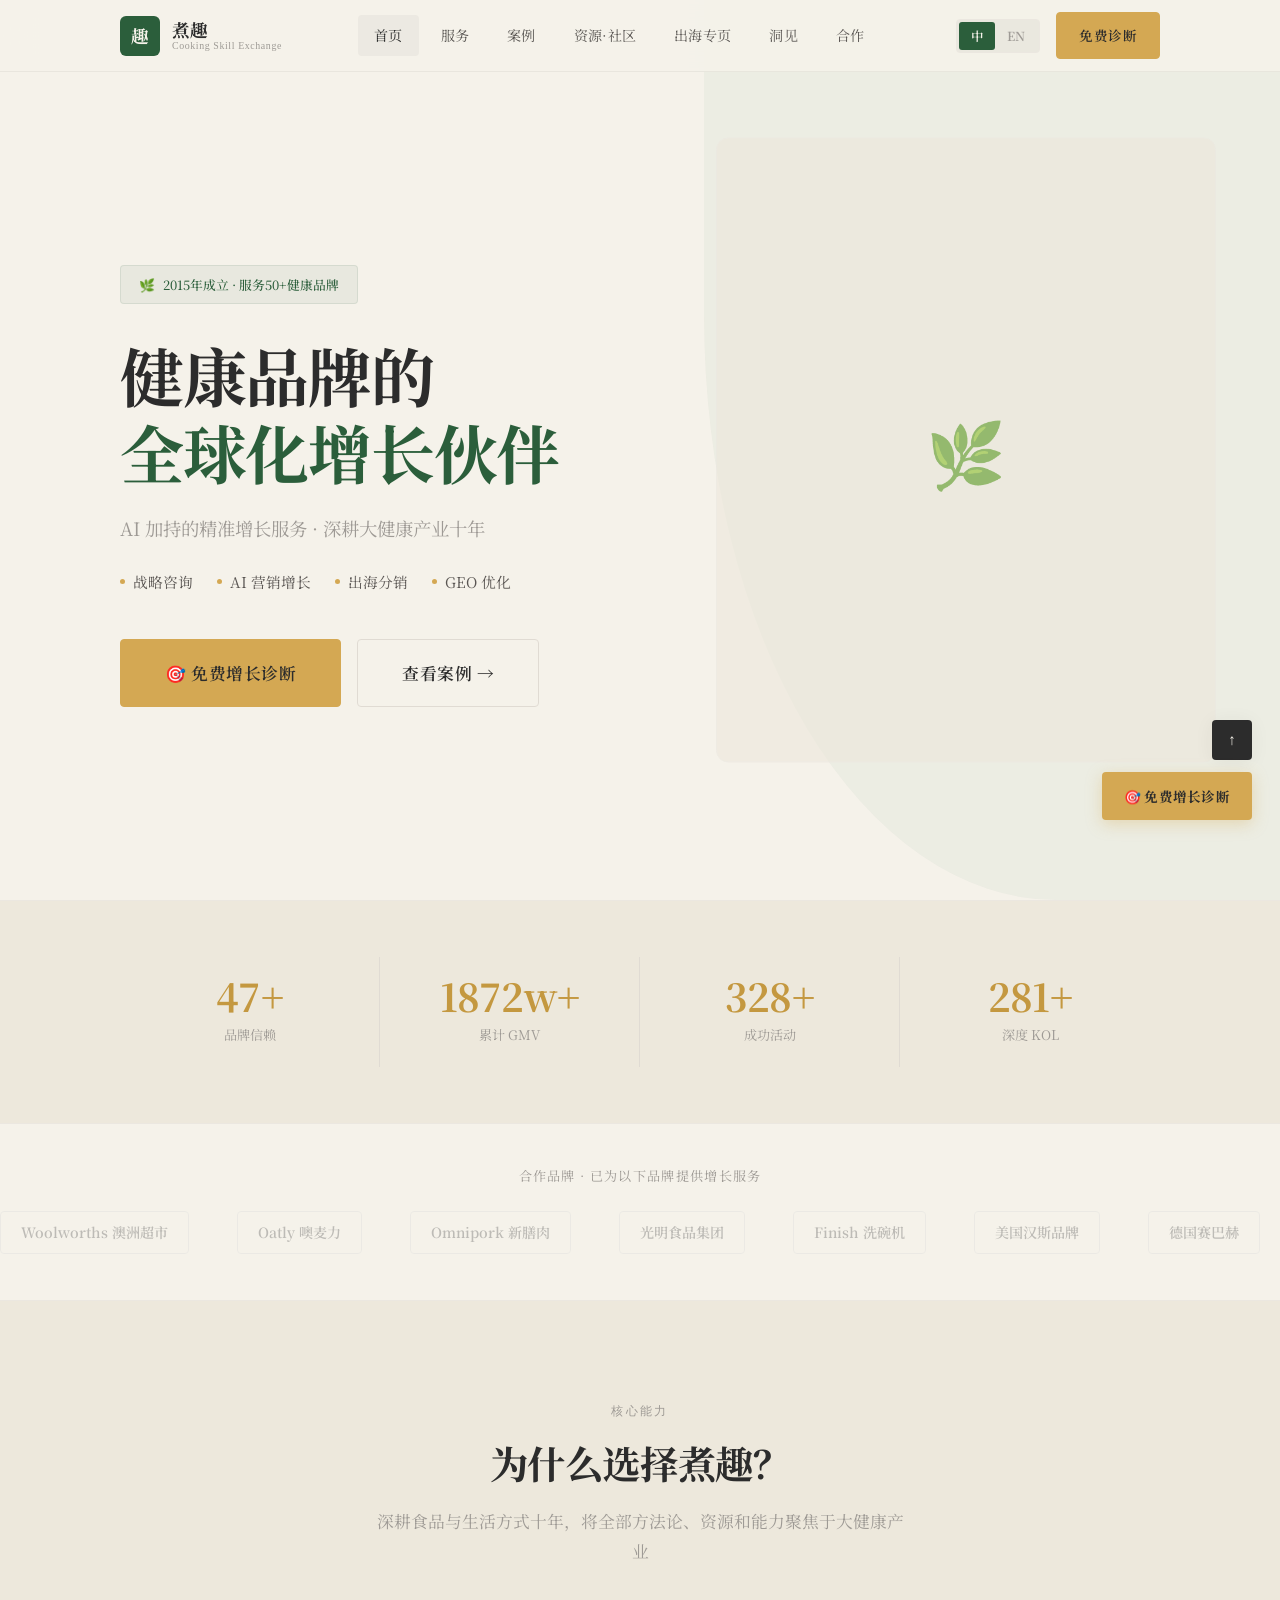
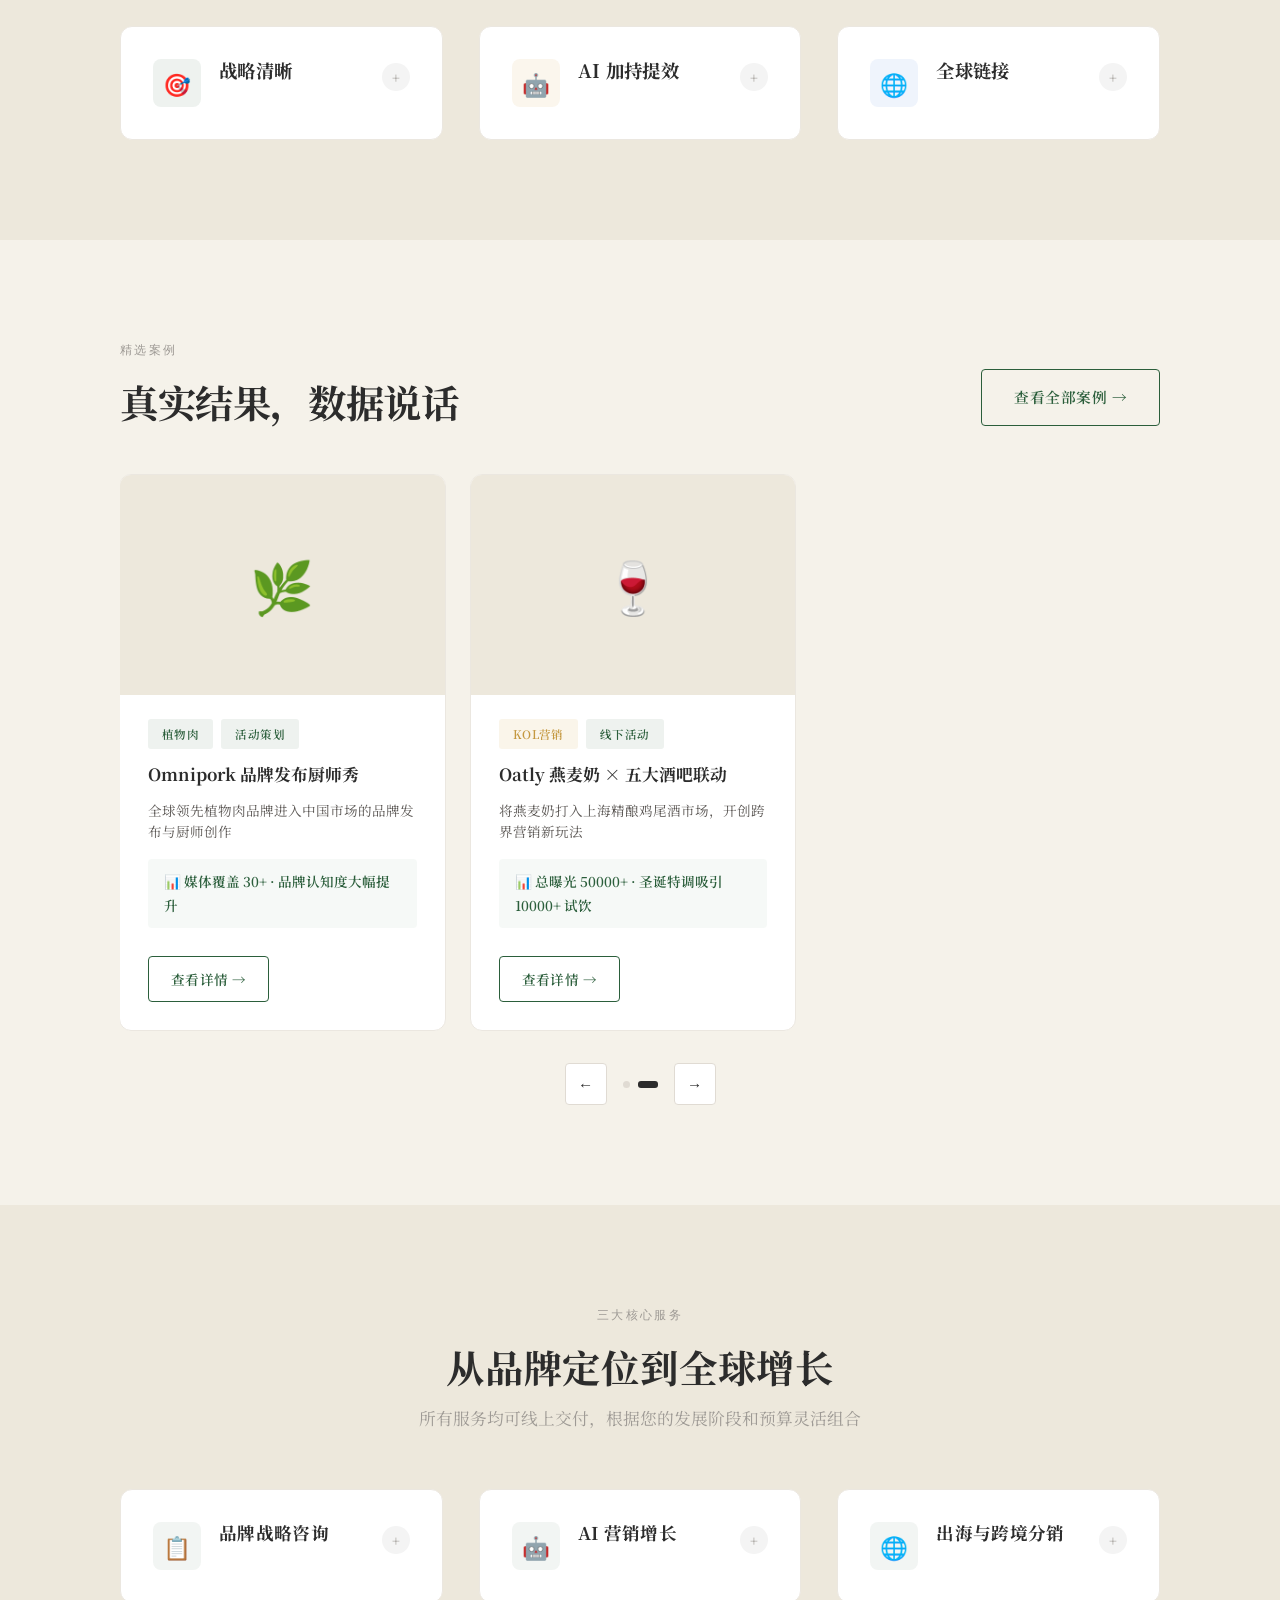
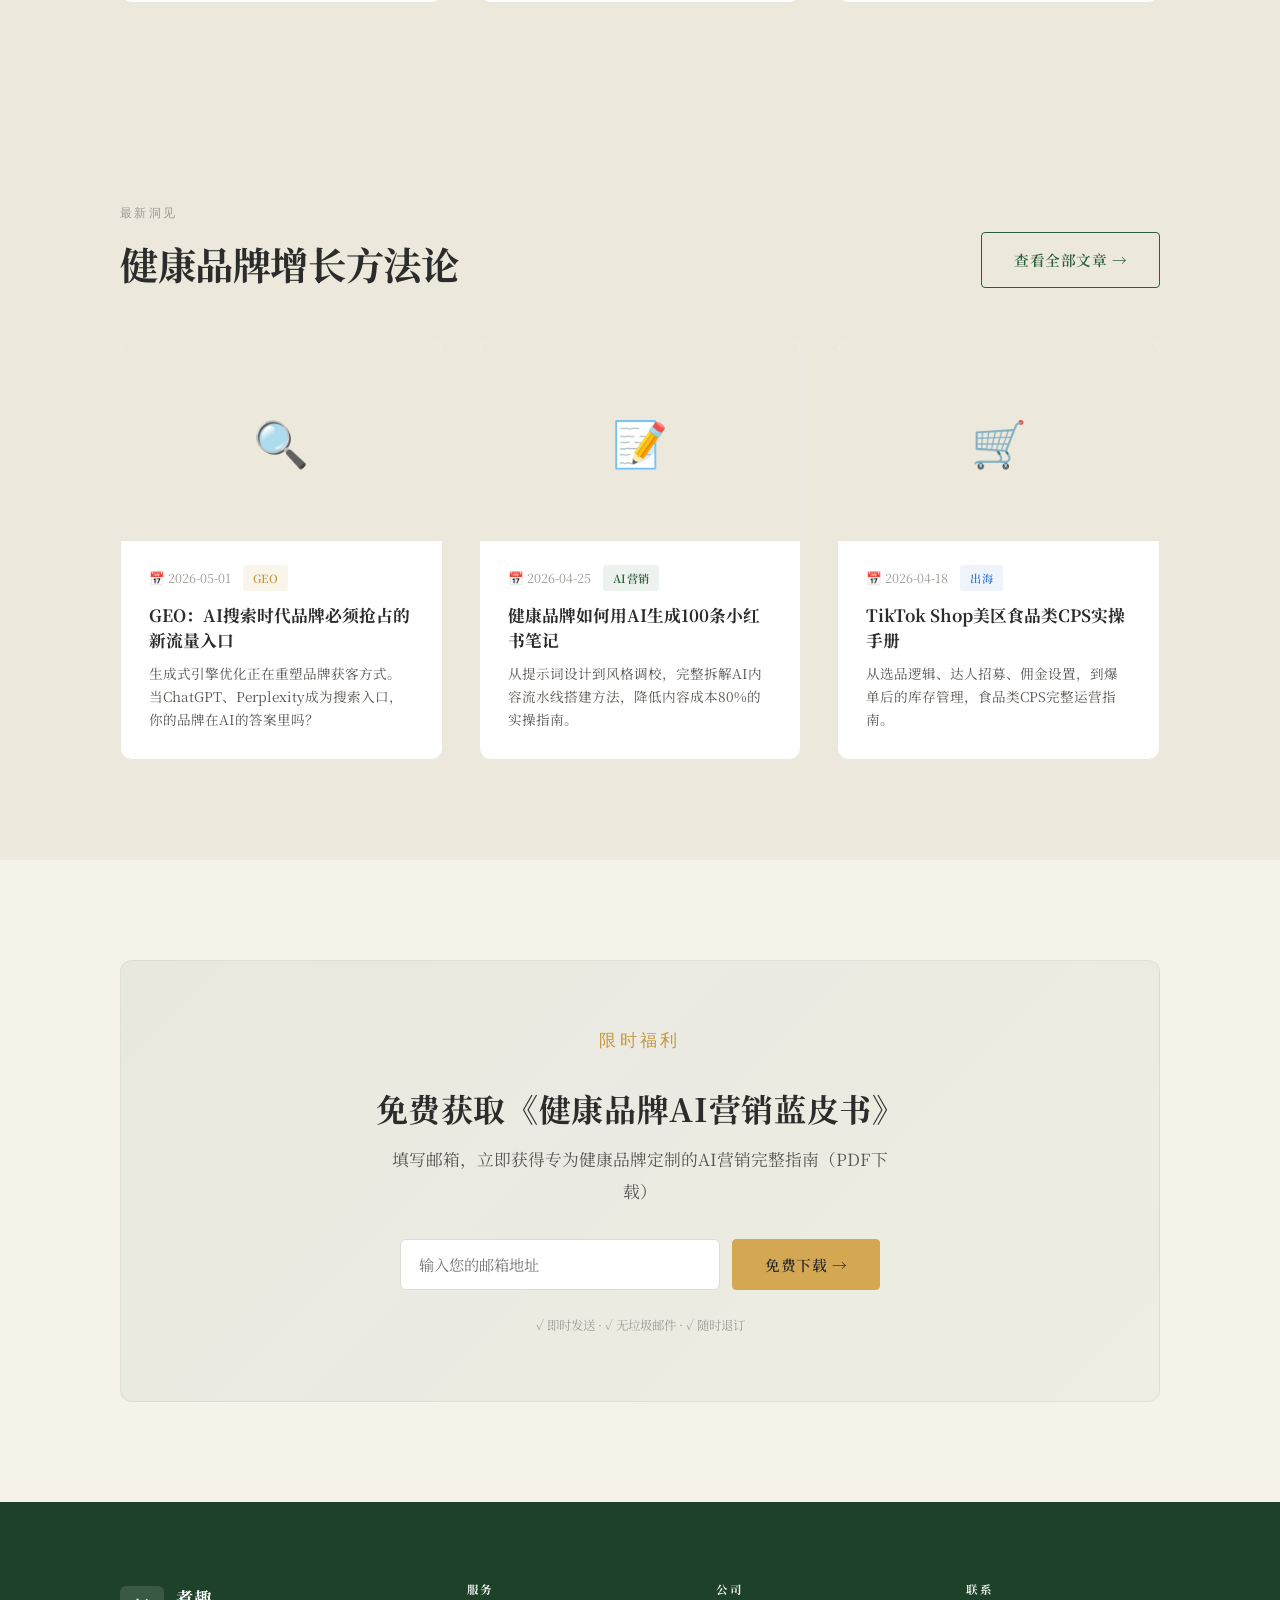
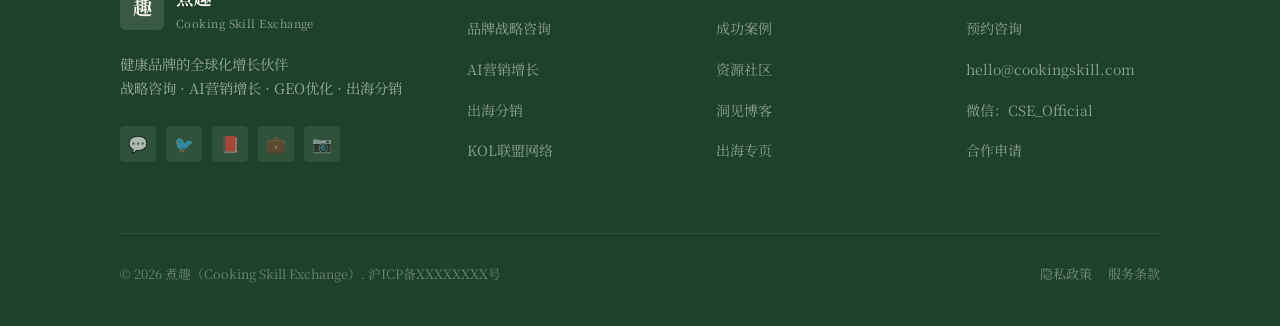
==== index.html @ a8256c67 "定位调整：以健康品牌增长伙伴为核心，AI为加持能力 - Hero 副标题更新：AI加持的精准增长服务 - 三大核心价值卡片：AI 感融入所有卡片，不孤立 - 服务页：四个服务模块均加 AI 加持点说明" ====
<!DOCTYPE html>
<html lang="zh-CN">
<head>
  <meta charset="UTF-8">
  <meta name="viewport" content="width=device-width, initial-scale=1.0">
  <meta name="description" content="煮趣（Cooking Skill Exchange）— 健康品牌的全球化增长伙伴。专注品牌战略咨询、AI营销增长、出海与跨境分销。">
  <meta name="keywords" content="健康品牌咨询,AI营销,品牌出海,KOL营销,食品品牌增长">
  <title>煮趣 CSE | 健康品牌的全球化增长伙伴</title>
  <!-- Open Graph -->
  <meta property="og:title" content="煮趣 CSE | 健康品牌增长伙伴">
  <meta property="og:description" content="战略咨询 · AI营销 · 出海分销">
  <meta property="og:type" content="website">
  <!-- Google Fonts — 衬线优雅体系 -->
  <link rel="preconnect" href="https://fonts.googleapis.com">
  <link rel="preconnect" href="https://fonts.gstatic.com" crossorigin>
  <link href="https://fonts.googleapis.com/css2?family=Noto+Serif+SC:wght@400;600;700;900&family=Georgia&display=swap" rel="stylesheet">
  <!-- 样式 -->
  <link rel="stylesheet" href="css/main.css">
  <!-- JSON-LD -->
  <script type="application/ld+json">
  {
    "@context": "https://schema.org",
    "@type": "Organization",
    "name": "煮趣 Cooking Skill Exchange",
    "alternateName": "CSE",
    "description": "健康品牌的全球化增长伙伴",
    "email": "hello@cookingskill.com",
    "foundingDate": "2015",
    "address": { "@type": "PostalAddress", "addressLocality": "上海", "addressCountry": "CN" }
  }
  </script>
</head>
<body>

<!-- ===========================
  导航栏
=========================== -->
<nav class="navbar" id="navbar">
  <div class="navbar-inner">
    <a href="index.html" class="navbar-logo">
      <div class="navbar-logo-icon">趣</div>
      <div class="navbar-logo-text">
        <span class="navbar-logo-cn">煮趣</span>
        <span class="navbar-logo-en">Cooking Skill Exchange</span>
      </div>
    </a>

    <nav class="navbar-nav">
      <a href="index.html" data-i18n="nav_home">首页</a>
      <a href="pages/services.html" data-i18n="nav_services">服务</a>
      <a href="pages/cases.html" data-i18n="nav_cases">案例</a>
      <a href="pages/resources.html" data-i18n="nav_resources">资源·社区</a>
      <a href="pages/global.html" data-i18n="nav_global">出海专页</a>
      <a href="pages/insights.html" data-i18n="nav_insights">洞见</a>
      <a href="pages/contact.html" data-i18n="nav_contact">合作</a>
    </nav>

    <div class="navbar-actions">
      <div class="lang-switch">
        <button class="lang-btn active" data-lang="zh">中</button>
        <button class="lang-btn" data-lang="en">EN</button>
      </div>
      <a href="pages/contact.html" class="btn btn-primary btn-sm" data-i18n="cta_free">免费诊断</a>
    </div>

    <button class="hamburger" aria-label="菜单">
      <span></span><span></span><span></span>
    </button>
  </div>
</nav>

<!-- 移动端菜单 -->
<div class="mobile-menu">
  <a href="index.html">首页</a>
  <a href="pages/services.html">服务</a>
  <a href="pages/cases.html">案例</a>
  <a href="pages/resources.html">资源·社区</a>
  <a href="pages/global.html">出海专页</a>
  <a href="pages/insights.html">洞见</a>
  <a href="pages/contact.html">合作</a>
  <div class="mobile-menu-actions">
    <a href="pages/contact.html" class="btn btn-primary btn-sm">免费诊断</a>
  </div>
</div>

<!-- ===========================
  Hero 区域
=========================== -->
<section class="hero">
  <!-- 右侧大图装饰区 -->
  <div class="hero-deco">
    <div class="hero-deco-inner">🌿</div>
  </div>

  <div class="container">
    <div class="hero-content animate-fadeInUp">
      <div class="hero-badge">
        <span>🌿</span>
        <span>2015年成立 · 服务50+健康品牌</span>
      </div>
      <h1 class="hero-title">
        健康品牌的<br>
        <span>全球化增长伙伴</span>
      </h1>
      <p class="hero-subtitle">AI 加持的精准增长服务 · 深耕大健康产业十年</p>
      <div class="hero-dividers">
        <span>战略咨询</span>
        <span>AI 营销增长</span>
        <span>出海分销</span>
        <span>GEO 优化</span>
      </div>
      <div class="hero-ctas">
        <a href="pages/contact.html" class="btn btn-primary btn-lg">
          🎯 免费增长诊断
        </a>
        <a href="pages/cases.html" class="btn btn-secondary btn-lg">
          查看案例 →
        </a>
      </div>
    </div>
  </div>
</section>

<!-- ===========================
  信任数据条
=========================== -->
<section class="trust-bar">
  <div class="container">
    <div class="trust-stats">
      <div class="trust-stat">
        <div class="trust-stat-num"><span data-counter="50" data-suffix="+">50+</span></div>
        <div class="trust-stat-label">品牌信赖</div>
      </div>
      <div class="trust-stat">
        <div class="trust-stat-num"><span data-counter="2000" data-suffix="w+">2000w+</span></div>
        <div class="trust-stat-label">累计 GMV</div>
      </div>
      <div class="trust-stat">
        <div class="trust-stat-num"><span data-counter="350" data-suffix="+">350+</span></div>
        <div class="trust-stat-label">成功活动</div>
      </div>
      <div class="trust-stat">
        <div class="trust-stat-num"><span data-counter="300" data-suffix="+">300+</span></div>
        <div class="trust-stat-label">深度 KOL</div>
      </div>
    </div>
  </div>
</section>

<!-- ===========================
  合作品牌 Logo墙
=========================== -->
<section style="padding:40px 0;overflow:hidden;border-bottom:1px solid var(--border-light);">
  <div class="container" style="margin-bottom:16px;">
    <p style="text-align:center;font-size:0.82rem;color:var(--muted);letter-spacing:0.1em;font-weight:400;">合作品牌 · 已为以下品牌提供增长服务</p>
  </div>
  <div style="overflow:hidden;">
    <div class="logo-track" style="display:flex;gap:48px;align-items:center;padding:8px 0;">
      <div class="logo-item"><div class="logo-text">Woolworths 澳洲超市</div></div>
      <div class="logo-item"><div class="logo-text">Oatly 噢麦力</div></div>
      <div class="logo-item"><div class="logo-text">Omnipork 新膳肉</div></div>
      <div class="logo-item"><div class="logo-text">光明食品集团</div></div>
      <div class="logo-item"><div class="logo-text">Finish 洗碗机</div></div>
      <div class="logo-item"><div class="logo-text">美国汉斯品牌</div></div>
      <div class="logo-item"><div class="logo-text">德国赛巴赫</div></div>
      <div class="logo-item"><div class="logo-text">益点田农场</div></div>
      <div class="logo-item"><div class="logo-text">WAT 鸡尾酒</div></div>
      <div class="logo-item"><div class="logo-text">Smeg 意大利</div></div>
      <div class="logo-item"><div class="logo-text">Best of British</div></div>
      <div class="logo-item"><div class="logo-text">康师傅</div></div>
    </div>
  </div>
</section>

<!-- ===========================
  三大核心价值
=========================== -->
<section class="section" style="background:var(--cream-dark);">
  <div class="container">
    <div class="section-center" style="margin-bottom:60px;">
      <p class="section-label">核心能力</p>
      <h2 class="section-title">为什么选择煮趣？</h2>
      <p class="section-subtitle">深耕食品与生活方式十年，将全部方法论、资源和能力聚焦于大健康产业</p>
    </div>

    <div class="grid-3">
      <div class="service-card" data-animate data-animate-delay="0">
        <div class="service-card-header">
          <div class="service-icon" style="background:rgba(43,94,59,0.08);color:var(--green);">🎯</div>
          <div>
            <h3 style="font-size:1.15rem;margin-bottom:4px;">战略清晰</h3>
          </div>
          <div class="service-card-expand">+</div>
        </div>
        <div class="service-card-body">
          <p style="font-size:0.9rem;line-height:1.8;color:var(--deep-light);margin-bottom:16px;">健康赛道专属洞察，结合 AI 消费者行为分析，帮助品牌完成精准定位与 GTM 策略规划。</p>
          <ul>
            <li>健康品牌定位与差异化</li>
            <li>产品 GTM 策略（AI 辅助市场机会扫描）</li>
            <li>消费者信任模型搭建</li>
          </ul>
        </div>
      </div>

      <div class="service-card" data-animate data-animate-delay="150">
        <div class="service-card-header">
          <div class="service-icon" style="background:rgba(212,168,83,0.1);color:var(--accent-yellow-hover);">🤖</div>
          <div>
            <h3 style="font-size:1.15rem;margin-bottom:4px;">AI 加持提效</h3>
          </div>
          <div class="service-card-expand">+</div>
        </div>
        <div class="service-card-body">
          <p style="font-size:0.9rem;line-height:1.8;color:var(--deep-light);margin-bottom:16px;">不是替代创意，而是让创意更高效——把重复工作交给 AI，把策略留给人。内容成本降低 80%，精准度反而提升。</p>
          <ul>
            <li>AI 内容批量生产流水线</li>
            <li>GEO 生成式引擎优化（AI 搜索占位）</li>
            <li>智能投放 & KOL 筛选</li>
          </ul>
        </div>
      </div>

      <div class="service-card" data-animate data-animate-delay="300">
        <div class="service-card-header">
          <div class="service-icon" style="background:rgba(52,120,212,0.08);color:#3478d4;">🌐</div>
          <div>
            <h3 style="font-size:1.15rem;margin-bottom:4px;">全球链接</h3>
          </div>
          <div class="service-card-expand">+</div>
        </div>
        <div class="service-card-body">
          <p style="font-size:0.9rem;line-height:1.8;color:var(--deep-light);margin-bottom:16px;">中国↔海外双向分销，AI 辅助市场机会扫描与本地化内容生成，让跨境增长更可预测。</p>
          <ul>
            <li>海外品牌入华本地化</li>
            <li>TikTok Shop 联盟营销（AI 达人匹配）</li>
            <li>亚马逊 / 独立站 CPS</li>
          </ul>
        </div>
      </div>
    </div>
  </div>
</section>

<!-- ===========================
  精选案例轮播
=========================== -->
<section class="section">
  <div class="container">
    <div style="display:flex;align-items:flex-end;justify-content:space-between;margin-bottom:48px;flex-wrap:wrap;gap:16px;">
      <div>
        <p class="section-label">精选案例</p>
        <h2 class="section-title" style="margin-bottom:0;">真实结果，数据说话</h2>
      </div>
      <a href="pages/cases.html" class="btn btn-outline-green">查看全部案例 →</a>
    </div>

    <div class="cases-carousel" style="overflow:hidden;">
      <div class="carousel-track" style="display:flex;gap:24px;">

        <div class="carousel-item" style="flex:0 0 calc(33.333% - 20px);min-width:280px;">
          <div class="case-card">
            <div class="case-card-img" style="background:var(--cream-dark);color:var(--green);">
              <div style="font-size:3.2rem;">🌾</div>
            </div>
            <div class="case-card-body">
              <div class="case-card-tags" style="margin-bottom:10px;">
                <span class="tag tag-green">品牌策略</span>
                <span class="tag tag-yellow">内容种草</span>
              </div>
              <div class="case-card-title">益点田农场 — "丑食新生"</div>
              <div class="case-card-challenge">帮助非标农产品品牌重塑价值叙事，打破"丑食难卖"固有认知</div>
              <div class="case-card-result">📊 曝光量提升 320% · 复购率 +45%</div>
              <a href="pages/cases.html" class="btn btn-outline-green btn-sm" style="margin-top:12px;">查看详情 →</a>
            </div>
          </div>
        </div>

        <div class="carousel-item" style="flex:0 0 calc(33.333% - 20px);min-width:280px;">
          <div class="case-card">
            <div class="case-card-img" style="background:var(--cream-dark);color:var(--accent-yellow-hover);">
              <div style="font-size:3.2rem;">🥤</div>
            </div>
            <div class="case-card-body">
              <div class="case-card-tags" style="margin-bottom:10px;">
                <span class="tag tag-yellow">AI营销</span>
                <span class="tag tag-blue">小红书</span>
              </div>
              <div class="case-card-title">健康饮品小红书冷启动</div>
              <div class="case-card-challenge">0粉丝账号从零到百万流量的小红书内容冷启动策略</div>
              <div class="case-card-result">📊 GMV 95.2w+ · 爆文率 12.8%</div>
              <a href="pages/cases.html" class="btn btn-outline-green btn-sm" style="margin-top:12px;">查看详情 →</a>
            </div>
          </div>
        </div>

        <div class="carousel-item" style="flex:0 0 calc(33.333% - 20px);min-width:280px;">
          <div class="case-card">
            <div class="case-card-img" style="background:var(--cream-dark);color:#3478d4;">
              <div style="font-size:3.2rem;">🌾</div>
            </div>
            <div class="case-card-body">
              <div class="case-card-tags" style="margin-bottom:10px;">
                <span class="tag tag-blue">出海入华</span>
                <span class="tag tag-green">本地化</span>
              </div>
              <div class="case-card-title">Woolworths 燕麦 × 餐厅联动</div>
              <div class="case-card-challenge">澳洲燕麦品牌进入中国市场的内容营销与KOL种草策略</div>
              <div class="case-card-result">📊 59位KOL · GMV 68w+ · 互动 8926次</div>
              <a href="pages/cases.html" class="btn btn-outline-green btn-sm" style="margin-top:12px;">查看详情 →</a>
            </div>
          </div>
        </div>

        <div class="carousel-item" style="flex:0 0 calc(33.333% - 20px);min-width:280px;">
          <div class="case-card">
            <div class="case-card-img" style="background:var(--cream-dark);color:var(--green);">
              <div style="font-size:3.2rem;">🌿</div>
            </div>
            <div class="case-card-body">
              <div class="case-card-tags" style="margin-bottom:10px;">
                <span class="tag tag-green">植物肉</span>
                <span class="tag tag-green">活动策划</span>
              </div>
              <div class="case-card-title">Omnipork 品牌发布厨师秀</div>
              <div class="case-card-challenge">全球领先植物肉品牌进入中国市场的品牌发布与厨师创作</div>
              <div class="case-card-result">📊 媒体覆盖 30+ · 品牌认知度大幅提升</div>
              <a href="pages/cases.html" class="btn btn-outline-green btn-sm" style="margin-top:12px;">查看详情 →</a>
            </div>
          </div>
        </div>

        <div class="carousel-item" style="flex:0 0 calc(33.333% - 20px);min-width:280px;">
          <div class="case-card">
            <div class="case-card-img" style="background:var(--cream-dark);color:var(--accent-yellow-hover);">
              <div style="font-size:3.2rem;">🍷</div>
            </div>
            <div class="case-card-body">
              <div class="case-card-tags" style="margin-bottom:10px;">
                <span class="tag tag-yellow">KOL营销</span>
                <span class="tag tag-green">线下活动</span>
              </div>
              <div class="case-card-title">Oatly 燕麦奶 × 五大酒吧联动</div>
              <div class="case-card-challenge">将燕麦奶打入上海精酿鸡尾酒市场，开创跨界营销新玩法</div>
              <div class="case-card-result">📊 总曝光 50000+ · 圣诞特调吸引 10000+ 试饮</div>
              <a href="pages/cases.html" class="btn btn-outline-green btn-sm" style="margin-top:12px;">查看详情 →</a>
            </div>
          </div>
        </div>

      </div>

      <!-- 轮播控制 -->
      <div class="carousel-controls" style="margin-top:32px;">
        <button class="carousel-btn carousel-prev">←</button>
        <div class="carousel-dots"></div>
        <button class="carousel-btn carousel-next">→</button>
      </div>
    </div>
  </div>
</section>

<!-- ===========================
  服务概览 — 淡雅米白风
  =========================== -->
<section class="section" style="background:var(--cream-dark);">
  <div class="container">
    <div class="section-center" style="margin-bottom:56px;">
      <p class="section-label">三大核心服务</p>
      <h2 style="font-size:clamp(1.8rem,3vw,2.6rem);">从品牌定位到全球增长</h2>
      <p style="color:var(--muted);font-size:1.05rem;max-width:560px;margin:12px auto 0;line-height:1.8;">所有服务均可线上交付，根据您的发展阶段和预算灵活组合</p>
    </div>

    <div class="grid-3" style="gap:36px;">
      <div class="service-card" data-animate data-animate-delay="0">
        <div class="service-card-header">
          <div class="service-icon" style="color:var(--green);">📋</div>
          <div>
            <h3 style="font-size:1.1rem;margin-bottom:4px;">品牌战略咨询</h3>
          </div>
          <div class="service-card-expand">+</div>
        </div>
        <div class="service-card-body">
          <p style="font-size:0.9rem;line-height:1.8;color:var(--deep-light);">健康品牌定位 · 差异化竞争策略 · GTM规划 · 品牌故事构建</p>
          <a href="pages/services.html" style="color:var(--green);font-size:0.85rem;font-weight:600;">了解详情 →</a>
        </div>
      </div>

      <div class="service-card" data-animate data-animate-delay="150">
        <div class="service-card-header">
          <div class="service-icon" style="color:var(--accent-yellow-hover);">🤖</div>
          <div>
            <h3 style="font-size:1.1rem;margin-bottom:4px;">AI 营销增长</h3>
          </div>
          <div class="service-card-expand">+</div>
        </div>
        <div class="service-card-body">
          <p style="font-size:0.9rem;line-height:1.8;color:var(--deep-light);">AI内容流水线 · GEO优化 · 智能投放 · KOL筛选追踪</p>
          <a href="pages/services.html" style="color:var(--green);font-size:0.85rem;font-weight:600;">了解详情 →</a>
        </div>
      </div>

      <div class="service-card" data-animate data-animate-delay="300">
        <div class="service-card-header">
          <div class="service-icon" style="color:#3478d4;">🌐</div>
          <div>
            <h3 style="font-size:1.1rem;margin-bottom:4px;">出海与跨境分销</h3>
          </div>
          <div class="service-card-expand">+</div>
        </div>
        <div class="service-card-body">
          <p style="font-size:0.9rem;line-height:1.8;color:var(--deep-light);">海外品牌入华 · 中国品牌出海 · TikTok · 亚马逊CPS</p>
          <a href="pages/global.html" style="color:var(--green);font-size:0.85rem;font-weight:600;">了解详情 →</a>
        </div>
      </div>
    </div>
  </div>
</section>

<!-- ===========================
  最新洞见
  =========================== -->
<section class="section" style="background:var(--cream-dark);">
  <div class="container">
    <div style="display:flex;align-items:flex-end;justify-content:space-between;margin-bottom:52px;flex-wrap:wrap;gap:16px;">
      <div>
        <p class="section-label">最新洞见</p>
        <h2 class="section-title" style="margin-bottom:0;">健康品牌增长方法论</h2>
      </div>
      <a href="pages/insights.html" class="btn btn-outline-green">查看全部文章 →</a>
    </div>

    <div class="grid-3">

      <div class="blog-card" data-animate data-animate-delay="0">
        <div class="blog-card-img" style="background:var(--cream-dark);color:var(--green);">
          <span style="font-size:2.8rem;">🔍</span>
        </div>
        <div class="blog-card-body">
          <div class="blog-card-meta">
            <span>📅 2026-05-01</span>
            <span class="tag tag-yellow" style="padding:3px 10px;font-size:0.7rem;">GEO</span>
          </div>
          <div class="blog-card-title">GEO：AI搜索时代品牌必须抢占的新流量入口</div>
          <p class="blog-card-excerpt">生成式引擎优化正在重塑品牌获客方式。当ChatGPT、Perplexity成为搜索入口，你的品牌在AI的答案里吗？</p>
        </div>
      </div>

      <div class="blog-card" data-animate data-animate-delay="150">
        <div class="blog-card-img" style="background:var(--cream-dark);color:var(--accent-yellow-hover);">
          <span style="font-size:2.8rem;">📝</span>
        </div>
        <div class="blog-card-body">
          <div class="blog-card-meta">
            <span>📅 2026-04-25</span>
            <span class="tag tag-green" style="padding:3px 10px;font-size:0.7rem;">AI营销</span>
          </div>
          <div class="blog-card-title">健康品牌如何用AI生成100条小红书笔记</div>
          <p class="blog-card-excerpt">从提示词设计到风格调校，完整拆解AI内容流水线搭建方法，降低内容成本80%的实操指南。</p>
        </div>
      </div>

      <div class="blog-card" data-animate data-animate-delay="300">
        <div class="blog-card-img" style="background:var(--cream-dark);color:#3478d4;">
          <span style="font-size:2.8rem;">🛒</span>
        </div>
        <div class="blog-card-body">
          <div class="blog-card-meta">
            <span>📅 2026-04-18</span>
            <span class="tag tag-blue" style="padding:3px 10px;font-size:0.7rem;">出海</span>
          </div>
          <div class="blog-card-title">TikTok Shop美区食品类CPS实操手册</div>
          <p class="blog-card-excerpt">从选品逻辑、达人招募、佣金设置，到爆单后的库存管理，食品类CPS完整运营指南。</p>
        </div>
      </div>

    </div>
  </div>
</section>

<!-- ===========================
  底部大CTA — 淡雅风
  =========================== -->
<section class="section">
  <div class="container">
    <div class="highlight-box">
      <p class="section-label" style="color:var(--accent-yellow-hover);">限时福利</p>
      <h2>免费获取《健康品牌AI营销蓝皮书》</h2>
      <p style="color:var(--deep-light);">填写邮箱，立即获得专为健康品牌定制的AI营销完整指南（PDF下载）</p>

      <form class="email-form" style="max-width:480px;margin:0 auto 24px;display:flex;gap:12px;flex-wrap:wrap;">
        <input type="email" placeholder="输入您的邮箱地址" required
          style="flex:1;min-width:200px;padding:13px 18px;border-radius:6px;border:1.5px solid var(--border);background:var(--white);color:var(--deep);font-size:0.95rem;font-family:var(--font-body);outline:none;"
          onfocus="this.style.borderColor='var(--green)';this.style.boxShadow='0 0 0 3px rgba(43,94,59,0.08)'" onblur="this.style.borderColor='var(--border)';this.style.boxShadow='none'">
        <button type="submit" class="btn btn-primary" style="flex-shrink:0;">免费下载 →</button>
      </form>

      <p style="font-size:0.78rem;color:var(--muted);margin-bottom:0;">✓ 即时发送 · ✓ 无垃圾邮件 · ✓ 随时退订</p>
    </div>
  </div>
</section>

<!-- ===========================
  页脚
=========================== -->
<footer class="footer">
  <div class="container">
    <div class="footer-grid">
      <div class="footer-brand">
        <div class="footer-logo">
          <div class="footer-logo-icon">趣</div>
          <div>
            <div style="font-weight:700;font-size:1.1rem;color:white;">煮趣</div>
            <div style="font-size:0.7rem;color:rgba(255,255,255,0.5);letter-spacing:0.04em;">Cooking Skill Exchange</div>
          </div>
        </div>
        <p class="footer-tagline">健康品牌的全球化增长伙伴<br>战略咨询 · AI营销增长 · GEO优化 · 出海分销</p>
        <div class="footer-social">
          <a href="#" title="微信" style="font-size:1rem;">💬</a>
          <a href="#" title="微博" style="font-size:1rem;">🐦</a>
          <a href="#" title="小红书" style="font-size:1rem;">📕</a>
          <a href="#" title="LinkedIn" style="font-size:1rem;">💼</a>
          <a href="#" title="Instagram" style="font-size:1rem;">📷</a>
        </div>
      </div>

      <div class="footer-col">
        <h4>服务</h4>
        <ul>
          <li><a href="pages/services.html">品牌战略咨询</a></li>
          <li><a href="pages/services.html">AI营销增长</a></li>
          <li><a href="pages/services.html">出海分销</a></li>
          <li><a href="pages/services.html">KOL联盟网络</a></li>
        </ul>
      </div>

      <div class="footer-col">
        <h4>公司</h4>
        <ul>
          <li><a href="pages/cases.html">成功案例</a></li>
          <li><a href="pages/resources.html">资源社区</a></li>
          <li><a href="pages/insights.html">洞见博客</a></li>
          <li><a href="pages/global.html">出海专页</a></li>
        </ul>
      </div>

      <div class="footer-col">
        <h4>联系</h4>
        <ul>
          <li><a href="pages/contact.html">预约咨询</a></li>
          <li><a href="mailto:hello@cookingskill.com" style="word-break:break-all;">hello@cookingskill.com</a></li>
          <li><a href="#">微信：CSE_Official</a></li>
          <li><a href="pages/contact.html">合作申请</a></li>
        </ul>
      </div>
    </div>

    <div class="footer-bottom">
      <p class="footer-copyright">© 2026 煮趣（Cooking Skill Exchange）. 沪ICP备XXXXXXXX号</p>
      <div style="display:flex;gap:16px;font-size:0.82rem;">
        <a href="#" style="color:rgba(255,255,255,0.4);">隐私政策</a>
        <a href="#" style="color:rgba(255,255,255,0.4);">服务条款</a>
      </div>
    </div>
  </div>
</footer>

<!-- 悬浮CTA -->
<div class="float-cta">
  <button class="back-to-top" onclick="window.scrollTo({top:0,behavior:'smooth'})">↑</button>
  <a href="pages/contact.html" class="float-cta-btn" data-i18n="float_cta">
    <div class="pulse"></div>
    🎯 免费增长诊断
  </a>
</div>

<script src="js/main.js"></script>
</body>
</html>
---- css/main.css ----
/* ===========================
   煮趣 CSE 官网 - 全局样式
   极简优雅风格 · 米白衬线体系
   =========================== */

/* CSS变量 - 极简优雅色系 */
:root {
  --green: #2B5E3B;
  --green-dark: #1e4229;
  --green-light: #3d7a52;
  --cream: #F5F2EA;
  --cream-dark: #EDE8DC;
  --white: #FFFFFF;
  --deep: #2C2C2C;
  --deep-light: #5A5653;
  --muted: #9E9A95;
  --accent-yellow: #D4A853;
  --accent-yellow-light: #F5E6C8;
  --accent-yellow-hover: #C49840;
  --border: #E0DBD3;
  --border-light: #EBE7E0;
  --shadow-soft: 0 2px 20px rgba(44,44,44,0.06);
  --shadow-hover: 0 8px 32px rgba(44,44,44,0.10);
  --radius: 6px;
  --radius-lg: 12px;
  --transition: 0.35s cubic-bezier(0.4, 0, 0.2, 1);
  --font-heading: 'Noto Serif SC', 'Georgia', 'Times New Roman', serif;
  --font-body: 'Georgia', 'Noto Serif SC', serif;
  --font-en: 'Georgia', 'Times New Roman', serif;
  --nav-height: 72px;
  --max-width: 1120px;
}

/* 重置 */
*, *::before, *::after {
  box-sizing: border-box;
  margin: 0;
  padding: 0;
}

html {
  scroll-behavior: smooth;
  font-size: 16px;
}

body {
  font-family: var(--font-body);
  color: var(--deep);
  background: var(--cream);
  line-height: 1.8;
  overflow-x: hidden;
  -webkit-font-smoothing: antialiased;
  -moz-osx-font-smoothing: grayscale;
}

img {
  max-width: 100%;
  height: auto;
  display: block;
}

a {
  color: inherit;
  text-decoration: none;
  transition: color var(--transition);
}

ul, ol {
  list-style: none;
}

/* ===========================
   排版 — 衬线优雅体系
   =========================== */

h1, h2, h3, h4, h5, h6 {
  font-family: var(--font-heading);
  font-weight: 700;
  line-height: 1.25;
  letter-spacing: 0.02em;
  color: var(--deep);
}

h1 { font-size: clamp(2.2rem, 5vw, 3.6rem); }
h2 { font-size: clamp(1.8rem, 3.5vw, 2.6rem); }
h3 { font-size: clamp(1.3rem, 2.5vw, 1.8rem); }
h4 { font-size: 1.15rem; }

p {
  color: var(--deep-light);
  font-size: 1rem;
  line-height: 1.85;
}

.section-label {
  font-family: var(--font-en);
  font-size: 0.72rem;
  font-weight: 400;
  letter-spacing: 0.2em;
  text-transform: uppercase;
  color: var(--muted);
  margin-bottom: 1rem;
}

.section-title {
  font-size: clamp(1.8rem, 3vw, 2.4rem);
  color: var(--deep);
  margin-bottom: 1.2rem;
  letter-spacing: -0.01em;
}

.section-subtitle {
  font-size: 1.05rem;
  color: var(--muted);
  max-width: 540px;
  margin: 0 auto 3.5rem;
  line-height: 1.8;
}

/* ===========================
   容器布局 — 宽松留白
   =========================== */

.container {
  width: 100%;
  max-width: var(--max-width);
  margin: 0 auto;
  padding: 0 40px;
}

.section {
  padding: 100px 0;
}

.section-center {
  text-align: center;
}

.grid-2 {
  display: grid;
  grid-template-columns: repeat(2, 1fr);
  gap: 48px;
}

.grid-3 {
  display: grid;
  grid-template-columns: repeat(3, 1fr);
  gap: 36px;
}

.grid-4 {
  display: grid;
  grid-template-columns: repeat(4, 1fr);
  gap: 28px;
}

/* ===========================
   按钮 — 淡黄色点缀体系
   =========================== */

.btn {
  display: inline-flex;
  align-items: center;
  gap: 8px;
  padding: 14px 32px;
  font-size: 0.92rem;
  font-weight: 600;
  border-radius: 4px;
  cursor: pointer;
  transition: all var(--transition);
  border: 1.5px solid transparent;
  font-family: var(--font-body);
  white-space: nowrap;
  letter-spacing: 0.03em;
}

.btn-primary {
  background: var(--accent-yellow);
  color: var(--deep);
  border-color: var(--accent-yellow);
}

.btn-primary:hover {
  background: var(--accent-yellow-hover);
  border-color: var(--accent-yellow-hover);
  transform: translateY(-2px);
  box-shadow: 0 6px 20px rgba(212, 168, 83, 0.35);
}

.btn-secondary {
  background: transparent;
  color: var(--deep);
  border-color: var(--border);
}

.btn-secondary:hover {
  background: var(--deep);
  color: var(--cream);
  border-color: var(--deep);
  transform: translateY(-2px);
}

.btn-outline-green {
  background: transparent;
  color: var(--green);
  border-color: var(--green);
}

.btn-outline-green:hover {
  background: var(--green);
  color: var(--cream);
  transform: translateY(-2px);
}

.btn-green {
  background: var(--green);
  color: var(--cream);
  border-color: var(--green);
}

.btn-green:hover {
  background: var(--green-dark);
  transform: translateY(-2px);
  box-shadow: 0 6px 20px rgba(43, 94, 59, 0.25);
}

.btn-sm {
  padding: 10px 22px;
  font-size: 0.85rem;
}

.btn-lg {
  padding: 18px 44px;
  font-size: 1.05rem;
}

/* ===========================
   标签
   =========================== */

.tag {
  display: inline-flex;
  align-items: center;
  gap: 4px;
  padding: 5px 14px;
  border-radius: 3px;
  font-size: 0.72rem;
  font-weight: 600;
  letter-spacing: 0.04em;
}

.tag-green { background: rgba(43,94,59,0.08); color: var(--green); }
.tag-yellow { background: rgba(212,168,83,0.12); color: var(--accent-yellow-hover); }
.tag-blue { background: rgba(52,120,212,0.08); color: #3478d4; }

/* ===========================
   导航栏 — 极简透明风
   =========================== */

.navbar {
  position: fixed;
  top: 0;
  left: 0;
  right: 0;
  z-index: 1000;
  height: var(--nav-height);
  background: rgba(245, 242, 234, 0.92);
  backdrop-filter: blur(16px);
  -webkit-backdrop-filter: blur(16px);
  border-bottom: 1px solid rgba(0,0,0,0.05);
  transition: all var(--transition);
}

.navbar.scrolled {
  box-shadow: 0 1px 12px rgba(44,44,44,0.06);
  background: rgba(245, 242, 234, 0.97);
}

.navbar-inner {
  max-width: var(--max-width);
  margin: 0 auto;
  padding: 0 40px;
  height: 100%;
  display: flex;
  align-items: center;
  justify-content: space-between;
  gap: 40px;
}

.navbar-logo {
  display: flex;
  align-items: center;
  gap: 12px;
  flex-shrink: 0;
}

.navbar-logo-icon {
  width: 40px;
  height: 40px;
  background: var(--green);
  border-radius: 6px;
  display: flex;
  align-items: center;
  justify-content: center;
  color: var(--cream);
  font-weight: 700;
  font-size: 1.1rem;
  font-family: var(--font-heading);
}

.navbar-logo-text {
  display: flex;
  flex-direction: column;
  line-height: 1.2;
}

.navbar-logo-cn {
  font-size: 1.1rem;
  font-weight: 700;
  color: var(--deep);
  font-family: var(--font-heading);
}

.navbar-logo-en {
  font-size: 0.62rem;
  color: var(--muted);
  letter-spacing: 0.06em;
  font-family: var(--font-en);
}

.navbar-nav {
  display: flex;
  align-items: center;
  gap: 6px;
  flex: 1;
  justify-content: center;
}

.navbar-nav a {
  padding: 8px 16px;
  font-size: 0.88rem;
  font-weight: 400;
  color: var(--deep-light);
  border-radius: 4px;
  transition: all var(--transition);
  letter-spacing: 0.02em;
}

.navbar-nav a:hover,
.navbar-nav a.active {
  color: var(--deep);
  background: rgba(44,44,44,0.04);
}

.navbar-actions {
  display: flex;
  align-items: center;
  gap: 16px;
  flex-shrink: 0;
}

.lang-switch {
  display: flex;
  align-items: center;
  gap: 0;
  background: rgba(44,44,44,0.05);
  border-radius: 4px;
  padding: 2px;
  border: 1px solid var(--border-light);
}

.lang-btn {
  padding: 5px 12px;
  border-radius: 3px;
  font-size: 0.78rem;
  font-weight: 600;
  cursor: pointer;
  transition: all var(--transition);
  color: var(--muted);
  border: none;
  background: transparent;
  font-family: var(--font-body);
}

.lang-btn.active {
  background: var(--green);
  color: var(--cream);
}

/* 汉堡菜单 */
.hamburger {
  display: none;
  flex-direction: column;
  gap: 5px;
  cursor: pointer;
  padding: 8px;
  border-radius: 4px;
  border: none;
  background: transparent;
}

.hamburger span {
  display: block;
  width: 22px;
  height: 1.5px;
  background: var(--deep);
  border-radius: 1px;
  transition: all var(--transition);
}

.hamburger.open span:nth-child(1) {
  transform: translateY(6.5px) rotate(45deg);
}

.hamburger.open span:nth-child(2) {
  opacity: 0;
}

.hamburger.open span:nth-child(3) {
  transform: translateY(-6.5px) rotate(-45deg);
}

/* 移动端菜单 */
.mobile-menu {
  display: none;
  position: fixed;
  top: var(--nav-height);
  left: 0;
  right: 0;
  background: var(--cream);
  border-bottom: 1px solid var(--border-light);
  padding: 24px 40px 32px;
  z-index: 999;
  box-shadow: var(--shadow-soft);
}

.mobile-menu.open {
  display: block;
}

.mobile-menu a {
  display: block;
  padding: 14px 0;
  font-size: 1.05rem;
  font-weight: 400;
  color: var(--deep);
  border-bottom: 1px solid var(--border-light);
  font-family: var(--font-heading);
}

.mobile-menu-actions {
  margin-top: 20px;
  display: flex;
  gap: 12px;
  flex-wrap: wrap;
}

/* ===========================
   页脚 — 深绿典雅
   =========================== */

.footer {
  background: var(--green-dark);
  color: rgba(255,255,255,0.82);
  padding: 80px 0 40px;
}

.footer-grid {
  display: grid;
  grid-template-columns: 1.5fr 1fr 1fr 1fr;
  gap: 56px;
  margin-bottom: 56px;
}

.footer-brand {
  display: flex;
  flex-direction: column;
  gap: 18px;
}

.footer-logo {
  display: flex;
  align-items: center;
  gap: 12px;
}

.footer-logo-icon {
  width: 44px;
  height: 44px;
  background: rgba(255,255,255,0.12);
  border-radius: 6px;
  display: flex;
  align-items: center;
  justify-content: center;
  font-size: 1.2rem;
  font-weight: 700;
  color: var(--cream);
  font-family: var(--font-heading);
}

.footer-tagline {
  font-size: 0.9rem;
  line-height: 1.7;
  color: rgba(255,255,255,0.55);
  font-family: var(--font-body);
}

.footer-social {
  display: flex;
  gap: 10px;
  margin-top: 8px;
}

.footer-social a {
  width: 36px;
  height: 36px;
  background: rgba(255,255,255,0.08);
  border-radius: 4px;
  display: flex;
  align-items: center;
  justify-content: center;
  color: rgba(255,255,255,0.6);
  font-size: 0.85rem;
  transition: all var(--transition);
}

.footer-social a:hover {
  background: var(--accent-yellow);
  color: var(--deep);
}

.footer-col h4 {
  font-size: 0.72rem;
  font-weight: 700;
  color: rgba(255,255,255,0.9);
  letter-spacing: 0.12em;
  text-transform: uppercase;
  margin-bottom: 18px;
  font-family: var(--font-heading);
}

.footer-col ul li {
  margin-bottom: 12px;
}

.footer-col ul li a {
  font-size: 0.88rem;
  color: rgba(255,255,255,0.5);
  transition: color var(--transition);
  font-family: var(--font-body);
}

.footer-col ul li a:hover {
  color: var(--cream);
}

.footer-bottom {
  border-top: 1px solid rgba(255,255,255,0.08);
  padding-top: 28px;
  display: flex;
  justify-content: space-between;
  align-items: center;
  flex-wrap: wrap;
  gap: 16px;
}

.footer-copyright {
  font-size: 0.8rem;
  color: rgba(255,255,255,0.35);
}

/* ===========================
   悬浮诊断按钮
   =========================== */

.float-cta {
  position: fixed;
  right: 28px;
  bottom: 80px;
  z-index: 900;
  display: flex;
  flex-direction: column;
  align-items: flex-end;
  gap: 12px;
}

.float-cta-btn {
  background: var(--accent-yellow);
  color: var(--deep);
  padding: 12px 22px;
  border-radius: 4px;
  font-size: 0.85rem;
  font-weight: 700;
  box-shadow: 0 4px 16px rgba(212, 168, 83, 0.35);
  cursor: pointer;
  transition: all var(--transition);
  display: flex;
  align-items: center;
  gap: 8px;
  border: none;
  font-family: var(--font-body);
  letter-spacing: 0.02em;
}

.float-cta-btn:hover {
  transform: translateY(-3px);
  box-shadow: 0 8px 28px rgba(212, 168, 83, 0.45);
  color: var(--deep);
}

.float-cta-btn .pulse {
  width: 7px;
  height: 7px;
  background: var(--deep);
  border-radius: 50%;
  animation: pulse 1.5s ease infinite;
}

@keyframes pulse {
  0%, 100% { opacity: 1; transform: scale(1); }
  50% { opacity: 0.4; transform: scale(1.4); }
}

/* 回到顶部 */
.back-to-top {
  width: 40px;
  height: 40px;
  background: var(--deep);
  color: var(--cream);
  border-radius: 4px;
  display: flex;
  align-items: center;
  justify-content: center;
  cursor: pointer;
  box-shadow: var(--shadow-soft);
  border: none;
  font-size: 0.95rem;
  transition: all var(--transition);
  opacity: 0;
  pointer-events: none;
}

.back-to-top.visible {
  opacity: 1;
  pointer-events: auto;
}

.back-to-top:hover {
  background: var(--green);
  transform: translateY(-3px);
}

/* ===========================
   Hero 区域 — 极简大图风
   =========================== */

.hero {
  min-height: 100vh;
  display: flex;
  align-items: center;
  background: var(--cream);
  position: relative;
  overflow: hidden;
  padding-top: var(--nav-height);
}

.hero::before {
  content: '';
  position: absolute;
  top: -30%;
  right: -10%;
  width: 55%;
  height: 130%;
  background: var(--green);
  opacity: 0.04;
  border-radius: 0 0 0 50%;
  pointer-events: none;
}

.hero-content {
  position: relative;
  z-index: 1;
  max-width: 640px;
  padding: 60px 0;
}

.hero-badge {
  display: inline-flex;
  align-items: center;
  gap: 8px;
  background: rgba(43,94,59,0.06);
  border: 1px solid rgba(43,94,59,0.1);
  color: var(--green);
  padding: 7px 18px;
  border-radius: 4px;
  font-size: 0.8rem;
  font-weight: 500;
  margin-bottom: 32px;
  font-family: var(--font-body);
}

.hero-title {
  color: var(--deep);
  font-size: clamp(2.4rem, 5.5vw, 4rem);
  font-weight: 700;
  margin-bottom: 24px;
  line-height: 1.2;
  letter-spacing: -0.02em;
}

.hero-title span {
  color: var(--green);
}

.hero-subtitle {
  color: var(--muted);
  font-size: 1.15rem;
  margin-bottom: 24px;
  line-height: 1.7;
}

.hero-dividers {
  display: flex;
  gap: 24px;
  margin-bottom: 44px;
  flex-wrap: wrap;
}

.hero-dividers span {
  display: flex;
  align-items: center;
  gap: 8px;
  color: var(--deep-light);
  font-size: 0.92rem;
  font-family: var(--font-heading);
}

.hero-dividers span::before {
  content: '';
  width: 5px;
  height: 5px;
  border-radius: 50%;
  background: var(--accent-yellow);
  flex-shrink: 0;
}

.hero-ctas {
  display: flex;
  gap: 16px;
  flex-wrap: wrap;
}

/* Hero 装饰图区 */
.hero-deco {
  position: absolute;
  right: 5%;
  top: 50%;
  transform: translateY(-50%);
  width: 42%;
  max-width: 500px;
  pointer-events: none;
}

.hero-deco-inner {
  width: 100%;
  aspect-ratio: 4/5;
  background: var(--cream-dark);
  border-radius: var(--radius-lg);
  display: flex;
  align-items: center;
  justify-content: center;
  font-size: 4rem;
  color: var(--muted);
  opacity: 0.6;
  border: 1px solid var(--border-light);
}

/* ===========================
   信任数据条
   =========================== */

.trust-bar {
  background: var(--cream-dark);
  padding: 56px 0;
  border-top: 1px solid var(--border-light);
  border-bottom: 1px solid var(--border-light);
}

.trust-stats {
  display: grid;
  grid-template-columns: repeat(4, 1fr);
  gap: 0;
}

.trust-stat {
  text-align: center;
  padding: 20px 16px;
  border-right: 1px solid var(--border);
}

.trust-stat:last-child {
  border-right: none;
}

.trust-stat-num {
  font-size: 2.4rem;
  font-weight: 700;
  color: var(--deep);
  line-height: 1;
  font-family: var(--font-heading);
  letter-spacing: -0.02em;
}

.trust-stat-num span {
  color: var(--accent-yellow-hover);
}

.trust-stat-label {
  font-size: 0.82rem;
  color: var(--muted);
  margin-top: 8px;
  font-weight: 400;
}

/* Logo墙 */
.logo-wall {
  padding: 44px 0;
  overflow: hidden;
  border-bottom: 1px solid var(--border-light);
}

.logo-track {
  display: flex;
  gap: 56px;
  animation: scroll-logo 30s linear infinite;
}

.logo-track:hover {
  animation-play-state: paused;
}

@keyframes scroll-logo {
  from { transform: translateX(0); }
  to { transform: translateX(-50%); }
}

.logo-item {
  flex-shrink: 0;
  height: 40px;
  display: flex;
  align-items: center;
  justify-content: center;
  opacity: 0.35;
  filter: grayscale(100%);
  transition: all var(--transition);
  cursor: pointer;
}

.logo-item:hover {
  opacity: 0.75;
  filter: grayscale(0%);
}

.logo-text {
  font-weight: 600;
  font-size: 0.88rem;
  color: var(--deep-light);
  white-space: nowrap;
  padding: 8px 20px;
  border: 1.5px solid var(--border);
  border-radius: 4px;
  transition: all var(--transition);
  font-family: var(--font-heading);
}

.logo-text:hover {
  border-color: var(--green);
  color: var(--green);
}

/* ===========================
   服务卡片 — 折叠手风琴
   =========================== */

.service-card {
  background: var(--white);
  border-radius: var(--radius-lg);
  border: 1px solid var(--border-light);
  overflow: hidden;
  transition: all var(--transition);
  cursor: pointer;
}

.service-card:hover {
  transform: translateY(-4px);
  box-shadow: var(--shadow-hover);
  border-color: var(--border);
}

.service-card-header {
  padding: 32px;
  display: flex;
  align-items: flex-start;
  gap: 18px;
}

.service-icon {
  width: 48px;
  height: 48px;
  border-radius: 8px;
  background: rgba(43,94,59,0.06);
  display: flex;
  align-items: center;
  justify-content: center;
  font-size: 1.4rem;
  flex-shrink: 0;
}

.service-card-body {
  padding: 0 32px 32px;
  display: none;
}

.service-card.expanded .service-card-body {
  display: block;
}

.service-card-body ul {
  list-style: none;
  margin-bottom: 20px;
}

.service-card-body ul li {
  display: flex;
  align-items: flex-start;
  gap: 10px;
  padding: 8px 0;
  font-size: 0.9rem;
  color: var(--deep-light);
  border-bottom: 1px solid var(--border-light);
  line-height: 1.6;
}

.service-card-body ul li::before {
  content: '';
  width: 5px;
  height: 5px;
  border-radius: 50%;
  background: var(--green);
  flex-shrink: 0;
  margin-top: 8px;
}

.service-card-expand {
  width: 28px;
  height: 28px;
  border-radius: 50%;
  background: rgba(44,44,44,0.05);
  display: flex;
  align-items: center;
  justify-content: center;
  color: var(--muted);
  font-size: 0.85rem;
  transition: all var(--transition);
  flex-shrink: 0;
  margin-left: auto;
  margin-top: 4px;
}

.service-card.expanded .service-card-expand {
  background: var(--green);
  color: var(--cream);
  transform: rotate(45deg);
}

/* ===========================
   案例卡片 — 大图留白风
   =========================== */

.case-card {
  background: var(--white);
  border-radius: var(--radius-lg);
  overflow: hidden;
  border: 1px solid var(--border-light);
  transition: all var(--transition);
}

.case-card:hover {
  transform: translateY(-6px);
  box-shadow: var(--shadow-hover);
}

.case-card-img {
  width: 100%;
  height: 220px;
  object-fit: cover;
  background: var(--cream-dark);
  display: flex;
  align-items: center;
  justify-content: center;
  color: var(--muted);
  font-size: 2.8rem;
  overflow: hidden;
  position: relative;
}

.case-card-img-placeholder {
  width: 100%;
  height: 220px;
  display: flex;
  align-items: center;
  justify-content: center;
  color: var(--muted);
  font-size: 3rem;
  background: var(--cream-dark);
}

.case-card-body {
  padding: 24px 28px 28px;
}

.case-card-title {
  font-size: 1.05rem;
  font-weight: 700;
  margin-bottom: 10px;
  color: var(--deep);
  font-family: var(--font-heading);
}

.case-card-challenge {
  font-size: 0.85rem;
  color: var(--deep-light);
  margin-bottom: 16px;
  line-height: 1.6;
}

.case-card-result {
  background: rgba(43,94,59,0.04);
  border-radius: 4px;
  padding: 10px 16px;
  margin-bottom: 16px;
  font-size: 0.85rem;
  color: var(--green);
  font-weight: 600;
}

.case-card-tags {
  display: flex;
  gap: 8px;
  flex-wrap: wrap;
}

/* ===========================
   博客卡片
   =========================== */

.blog-card {
  background: var(--white);
  border-radius: var(--radius-lg);
  overflow: hidden;
  border: 1px solid var(--border-light);
  transition: all var(--transition);
}

.blog-card:hover {
  transform: translateY(-4px);
  box-shadow: var(--shadow-hover);
}

.blog-card-img {
  width: 100%;
  height: 200px;
  display: flex;
  align-items: center;
  justify-content: center;
  font-size: 2.5rem;
  overflow: hidden;
  background: var(--cream-dark);
  color: var(--muted);
}

.blog-card-body {
  padding: 24px 28px 28px;
}

.blog-card-meta {
  display: flex;
  align-items: center;
  gap: 12px;
  margin-bottom: 12px;
  font-size: 0.78rem;
  color: var(--muted);
}

.blog-card-title {
  font-size: 1.05rem;
  font-weight: 700;
  margin-bottom: 10px;
  color: var(--deep);
  line-height: 1.45;
  font-family: var(--font-heading);
}

.blog-card-excerpt {
  font-size: 0.85rem;
  color: var(--deep-light);
  line-height: 1.7;
}

/* ===========================
   轮播
   =========================== */

.carousel-wrapper {
  position: relative;
  overflow: hidden;
}

.carousel-track {
  display: flex;
  gap: 28px;
  transition: transform 0.5s cubic-bezier(0.4, 0, 0.2, 1);
}

.carousel-controls {
  display: flex;
  justify-content: center;
  align-items: center;
  gap: 16px;
  margin-top: 40px;
}

.carousel-btn {
  width: 42px;
  height: 42px;
  border-radius: 4px;
  border: 1.5px solid var(--border);
  background: var(--white);
  color: var(--deep);
  font-size: 0.95rem;
  cursor: pointer;
  display: flex;
  align-items: center;
  justify-content: center;
  transition: all var(--transition);
}

.carousel-btn:hover {
  background: var(--deep);
  color: var(--cream);
  border-color: var(--deep);
}

.carousel-dots {
  display: flex;
  gap: 8px;
}

.carousel-dot {
  width: 7px;
  height: 7px;
  border-radius: 50%;
  background: var(--border);
  cursor: pointer;
  transition: all var(--transition);
}

.carousel-dot.active {
  background: var(--deep);
  width: 20px;
  border-radius: 3px;
}

/* ===========================
   FAQ 折叠
   =========================== */

.faq-item {
  border-bottom: 1px solid var(--border-light);
}

.faq-question {
  width: 100%;
  text-align: left;
  padding: 24px 0;
  display: flex;
  justify-content: space-between;
  align-items: center;
  gap: 16px;
  background: transparent;
  border: none;
  cursor: pointer;
  font-size: 1.02rem;
  font-weight: 600;
  color: var(--deep);
  font-family: var(--font-heading);
  transition: color var(--transition);
  letter-spacing: 0.01em;
}

.faq-question:hover {
  color: var(--green);
}

.faq-icon {
  width: 28px;
  height: 28px;
  flex-shrink: 0;
  background: rgba(44,44,44,0.04);
  border-radius: 50%;
  display: flex;
  align-items: center;
  justify-content: center;
  font-size: 1rem;
  color: var(--muted);
  transition: all var(--transition);
}

.faq-item.open .faq-icon {
  background: var(--deep);
  color: var(--cream);
  transform: rotate(45deg);
}

.faq-answer {
  display: none;
  padding: 0 0 24px;
  font-size: 0.95rem;
  color: var(--deep-light);
  line-height: 1.8;
}

.faq-item.open .faq-answer {
  display: block;
}

/* ===========================
   筛选器
   =========================== */

.filter-bar {
  display: flex;
  gap: 10px;
  flex-wrap: wrap;
  margin-bottom: 48px;
}

.filter-btn {
  padding: 9px 22px;
  border-radius: 4px;
  font-size: 0.85rem;
  font-weight: 500;
  border: 1.5px solid var(--border);
  background: transparent;
  color: var(--deep-light);
  cursor: pointer;
  transition: all var(--transition);
  font-family: var(--font-body);
}

.filter-btn:hover,
.filter-btn.active {
  border-color: var(--deep);
  color: var(--deep);
  background: rgba(44,44,44,0.03);
}

/* ===========================
   步骤流程
   =========================== */

.steps-row {
  display: grid;
  grid-template-columns: repeat(4, 1fr);
  gap: 28px;
  position: relative;
}

.steps-row::before {
  content: '';
  position: absolute;
  top: 32px;
  left: 8%;
  width: 84%;
  height: 1px;
  background: var(--border);
  z-index: 0;
}

.step-item {
  position: relative;
  z-index: 1;
  text-align: center;
}

.step-num {
  width: 64px;
  height: 64px;
  border-radius: 50%;
  background: var(--green);
  color: var(--cream);
  font-size: 1.4rem;
  font-weight: 700;
  display: flex;
  align-items: center;
  justify-content: center;
  margin: 0 auto 16px;
  font-family: var(--font-heading);
  box-shadow: 0 4px 12px rgba(43,94,59,0.2);
}

.step-title {
  font-size: 0.95rem;
  font-weight: 700;
  margin-bottom: 6px;
  color: var(--deep);
  font-family: var(--font-heading);
}

.step-desc {
  font-size: 0.82rem;
  color: var(--muted);
  line-height: 1.5;
}

/* ===========================
   表单
   =========================== */

.form-group {
  margin-bottom: 22px;
}

.form-label {
  display: block;
  font-size: 0.88rem;
  font-weight: 600;
  color: var(--deep);
  margin-bottom: 9px;
  font-family: var(--font-heading);
}

.form-label .req {
  color: var(--accent-yellow-hover);
  margin-left: 3px;
}

.form-control {
  width: 100%;
  padding: 13px 17px;
  border: 1.5px solid var(--border);
  border-radius: 6px;
  font-size: 0.95rem;
  font-family: var(--font-body);
  color: var(--deep);
  background: var(--white);
  transition: all var(--transition);
  outline: none;
}

.form-control:focus {
  border-color: var(--green);
  box-shadow: 0 0 0 3px rgba(43,94,59,0.08);
}

.form-control::placeholder {
  color: var(--muted);
}

select.form-control {
  cursor: pointer;
  appearance: none;
  background-image: url("data:image/svg+xml,%3Csvg xmlns='http://www.w3.org/2000/svg' width='12' height='8' viewBox='0 0 12 8'%3E%3Cpath d='M1 1l5 5 5-5' stroke='%23999' stroke-width='1.5' fill='none' stroke-linecap='round'/%3E%3C/svg%3E");
  background-repeat: no-repeat;
  background-position: right 16px center;
  padding-right: 40px;
}

textarea.form-control {
  resize: vertical;
  min-height: 120px;
}

.checkbox-group {
  display: grid;
  grid-template-columns: repeat(2, 1fr);
  gap: 10px;
}

.checkbox-item {
  display: flex;
  align-items: center;
  gap: 8px;
  cursor: pointer;
  font-size: 0.9rem;
  color: var(--deep-light);
}

.checkbox-item input {
  width: 16px;
  height: 16px;
  accent-color: var(--green);
  cursor: pointer;
}

/* ===========================
   特色区块 — 淡雅绿底
   =========================== */

.highlight-box {
  background: linear-gradient(135deg, rgba(43,94,59,0.06) 0%, rgba(43,94,59,0.03) 100%);
  border: 1px solid rgba(43,94,59,0.08);
  border-radius: var(--radius-lg);
  padding: 64px 48px;
  text-align: center;
  position: relative;
  overflow: hidden;
}

.highlight-box h2 {
  color: var(--deep);
  font-size: 2rem;
  margin-bottom: 16px;
}

.highlight-box p {
  color: var(--deep-light);
  font-size: 1.05rem;
  margin-bottom: 32px;
  max-width: 500px;
  margin-left: auto;
  margin-right: auto;
}

/* ===========================
   对比卡片
   =========================== */

.compare-card {
  border-radius: var(--radius-lg);
  padding: 40px;
  border: 1.5px solid;
}

.compare-card.inbound {
  border-color: rgba(43,94,59,0.2);
  background: rgba(43,94,59,0.02);
}

.compare-card.outbound {
  border-color: rgba(212,168,83,0.25);
  background: rgba(212,168,83,0.02);
}

.compare-card-badge {
  display: inline-block;
  padding: 5px 14px;
  border-radius: 3px;
  font-size: 0.75rem;
  font-weight: 700;
  margin-bottom: 18px;
  letter-spacing: 0.03em;
}

.inbound .compare-card-badge {
  background: rgba(43,94,59,0.08);
  color: var(--green);
}

.outbound .compare-card-badge {
  background: rgba(212,168,83,0.1);
  color: var(--accent-yellow-hover);
}

.compare-card h3 {
  margin-bottom: 24px;
  font-size: 1.4rem;
}

.compare-list {
  list-style: none;
}

.compare-list li {
  display: flex;
  gap: 10px;
  padding: 10px 0;
  font-size: 0.9rem;
  color: var(--deep-light);
  border-bottom: 1px solid var(--border-light);
  line-height: 1.6;
}

.compare-list li::before {
  content: '';
  width: 4px;
  height: 4px;
  border-radius: 50%;
  background: var(--green);
  flex-shrink: 0;
  margin-top: 8px;
}

.outbound .compare-list li::before {
  background: var(--accent-yellow-hover);
}

/* ===========================
   人物卡片
   =========================== */

.person-card {
  background: var(--white);
  border-radius: var(--radius-lg);
  padding: 28px 24px;
  text-align: center;
  border: 1px solid var(--border-light);
  transition: all var(--transition);
}

.person-card:hover {
  transform: translateY(-4px);
  box-shadow: var(--shadow-hover);
}

.person-avatar {
  width: 72px;
  height: 72px;
  border-radius: 50%;
  margin: 0 auto 16px;
  background: rgba(43,94,59,0.08);
  display: flex;
  align-items: center;
  justify-content: center;
  font-size: 1.8rem;
  color: var(--green);
  font-weight: 700;
  overflow: hidden;
}

.person-name {
  font-size: 1.05rem;
  font-weight: 700;
  margin-bottom: 4px;
  font-family: var(--font-heading);
  color: var(--deep);
}

.person-title {
  font-size: 0.8rem;
  color: var(--muted);
  margin-bottom: 12px;
}

.person-tags {
  display: flex;
  gap: 6px;
  justify-content: center;
  flex-wrap: wrap;
}

/* ===========================
   页面标题区 — 淡雅风
   =========================== */

.page-hero {
  background: linear-gradient(135deg, rgba(43,94,59,0.06) 0%, rgba(43,94,59,0.03) 100%);
  border-bottom: 1px solid rgba(43,94,59,0.06);
  padding: calc(var(--nav-height) + 60px) 0 80px;
  color: var(--deep);
  position: relative;
  overflow: hidden;
}

.page-hero-content {
  position: relative;
  z-index: 1;
  text-align: center;
}

.page-hero h1 {
  color: var(--deep);
  margin-bottom: 16px;
}

.page-hero .desc {
  color: var(--deep-light);
  font-size: 1.1rem;
  max-width: 560px;
  margin: 0 auto;
  line-height: 1.7;
}

/* ===========================
   卡片网格容器（筛选用）
   =========================== */

.card-grid {
  display: grid;
  grid-template-columns: repeat(3, 1fr);
  gap: 36px;
}

/* ===========================
   提示/提醒
   =========================== */

.badge-new {
  background: var(--accent-yellow);
  color: var(--deep);
  font-size: 0.65rem;
  font-weight: 700;
  padding: 2px 7px;
  border-radius: 3px;
  vertical-align: middle;
}

/* ===========================
   动画
   =========================== */

@keyframes fadeInUp {
  from { opacity: 0; transform: translateY(30px); }
  to { opacity: 1; transform: translateY(0); }
}

@keyframes fadeIn {
  from { opacity: 0; }
  to { opacity: 1; }
}

.animate-fadeInUp {
  animation: fadeInUp 0.7s ease both;
}

.animate-delay-1 { animation-delay: 0.1s; }
.animate-delay-2 { animation-delay: 0.2s; }
.animate-delay-3 { animation-delay: 0.3s; }
.animate-delay-4 { animation-delay: 0.4s; }

/* ===========================
   响应式
   =========================== */

@media (max-width: 1024px) {
  .grid-4 { grid-template-columns: repeat(2, 1fr); }
  .steps-row { grid-template-columns: repeat(2, 1fr); }
  .steps-row::before { display: none; }
  .footer-grid { grid-template-columns: 1.5fr 1fr 1fr; }
  .card-grid { grid-template-columns: repeat(2, 1fr); }
  .trust-stats { grid-template-columns: repeat(2, 1fr); }
  .hero-deco { display: none; }
}

@media (max-width: 768px) {
  :root {
    --nav-height: 60px;
  }

  .navbar-nav { display: none; }
  .hamburger { display: flex; }

  .grid-2, .grid-3 { grid-template-columns: 1fr; }
  .grid-4 { grid-template-columns: repeat(2, 1fr); }
  .card-grid { grid-template-columns: 1fr; }

  .section { padding: 64px 0; }
  .container { padding: 0 24px; }
  .navbar-inner { padding: 0 24px; }

  .highlight-box { padding: 40px 24px; }

  .footer-grid {
    grid-template-columns: 1fr 1fr;
    gap: 32px;
  }

  .footer-brand { grid-column: 1 / -1; }

  .hero-ctas { flex-direction: column; }
  .hero-ctas .btn { width: 100%; justify-content: center; }

  .trust-stats { grid-template-columns: repeat(2, 1fr); }
  .trust-stat { border-right: none; border-bottom: 1px solid var(--border); }

  .compare-card { padding: 24px; }
  .steps-row { grid-template-columns: 1fr; }
  .checkbox-group { grid-template-columns: 1fr; }

  h1 { font-size: 2rem; }
  h2 { font-size: 1.6rem; }
}

@media (max-width: 480px) {
  .container { padding: 0 20px; }
  .grid-4 { grid-template-columns: 1fr; }
  .trust-stats { grid-template-columns: 1fr 1fr; }
  .footer-grid { grid-template-columns: 1fr; }
  .float-cta { right: 16px; bottom: 60px; }
  .filter-bar { gap: 6px; }
  .filter-btn { padding: 6px 14px; font-size: 0.8rem; }
}
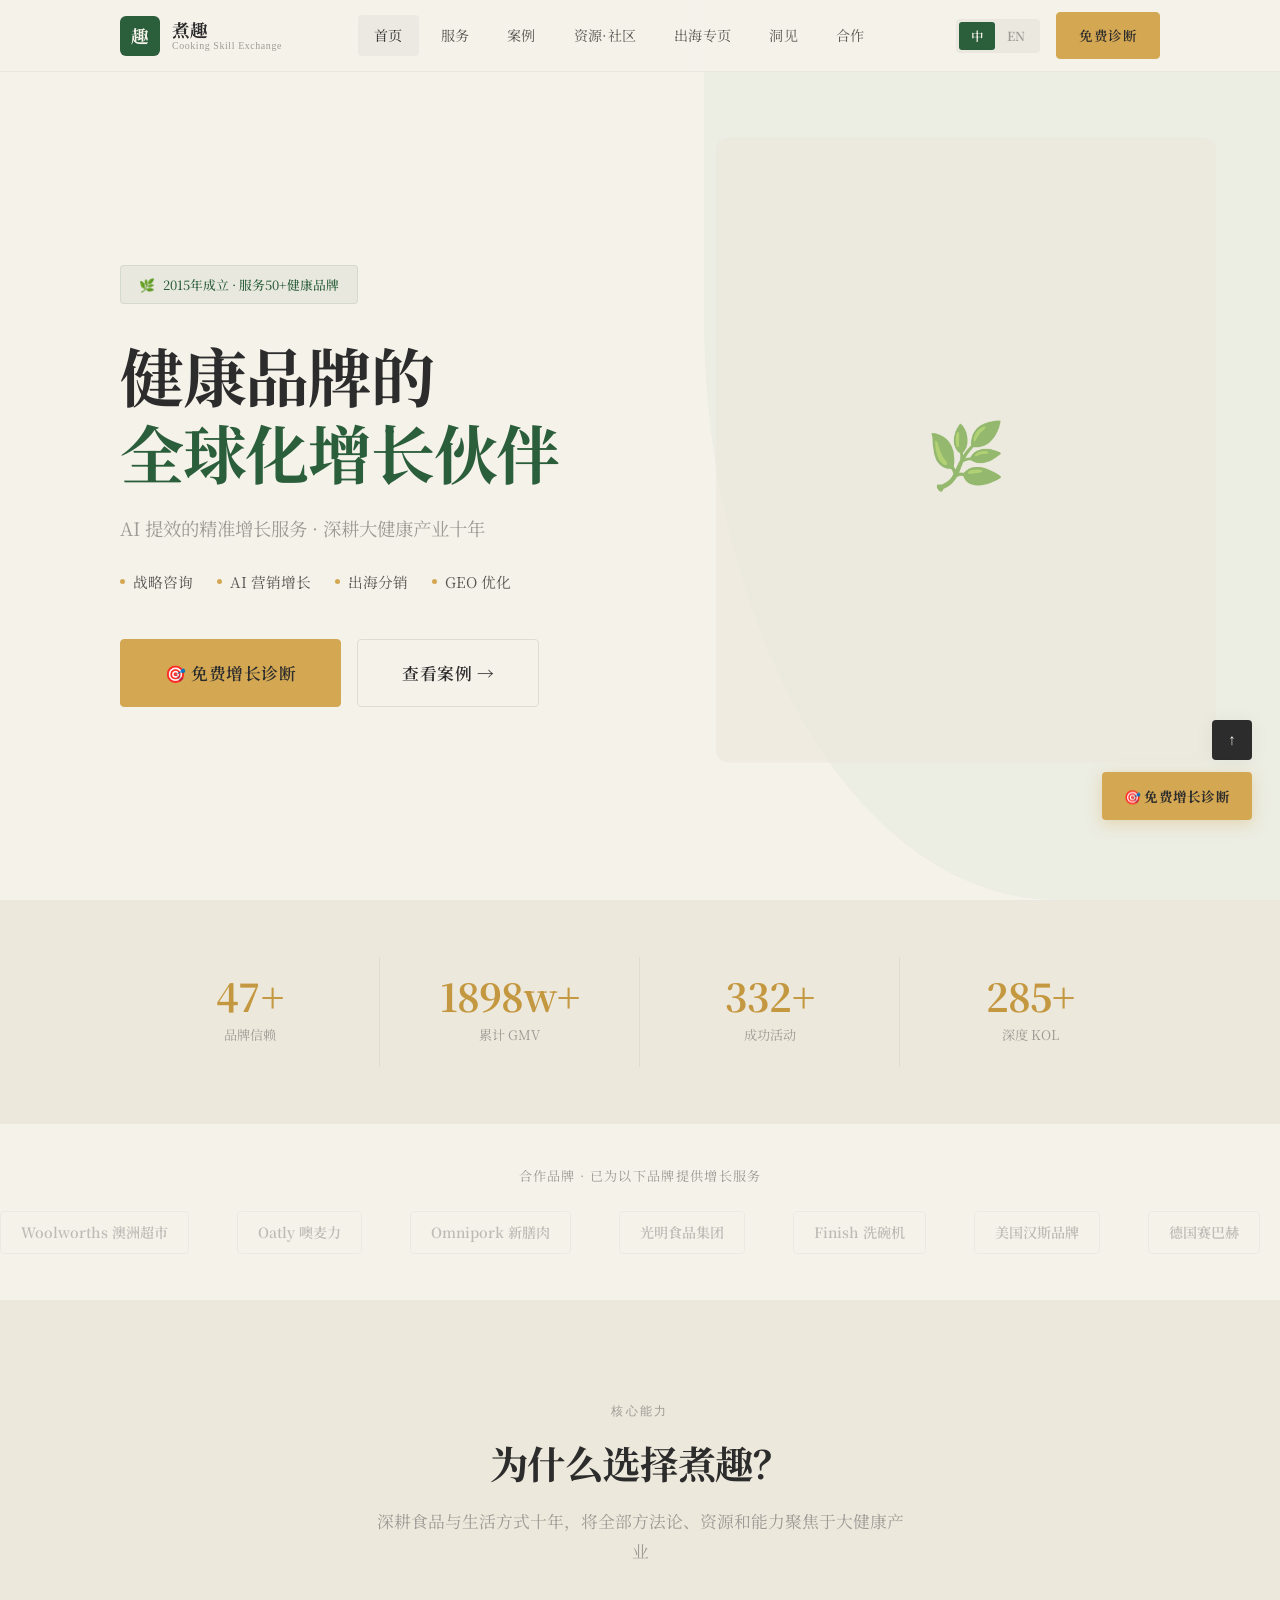
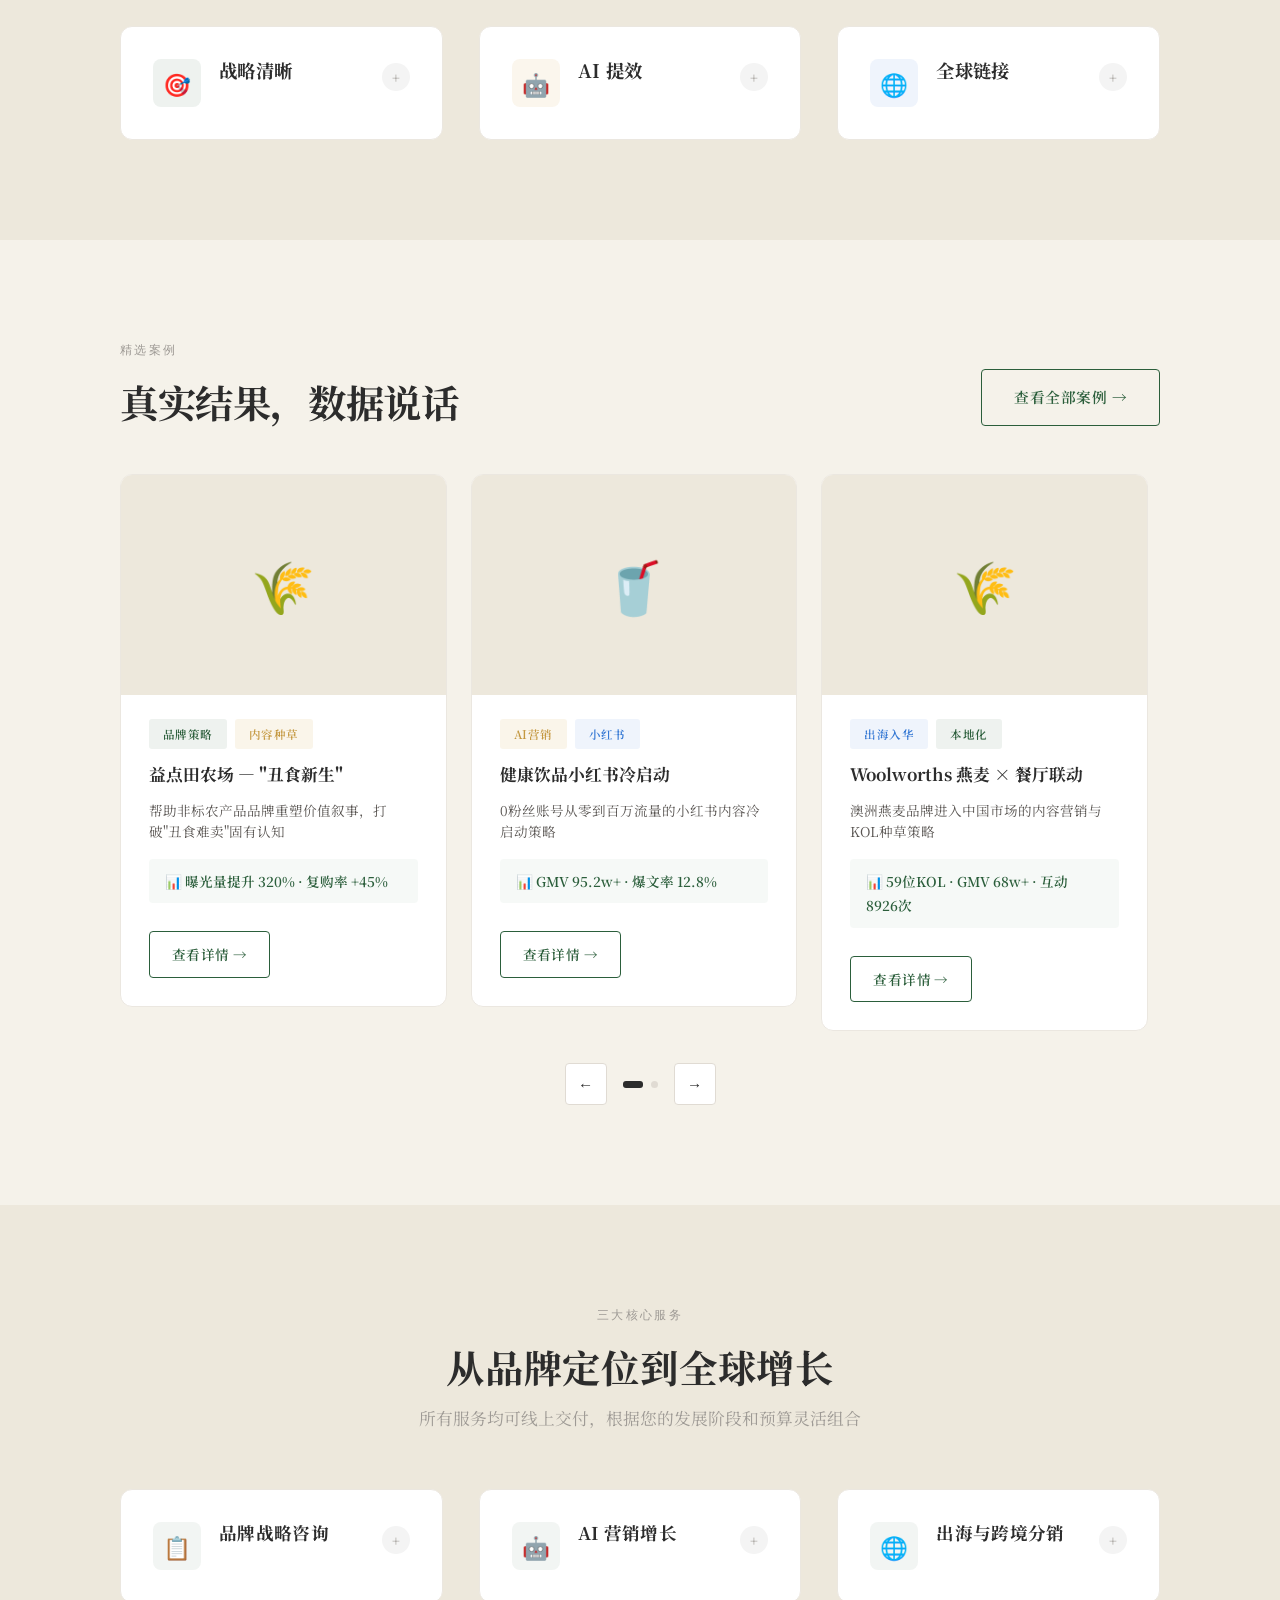
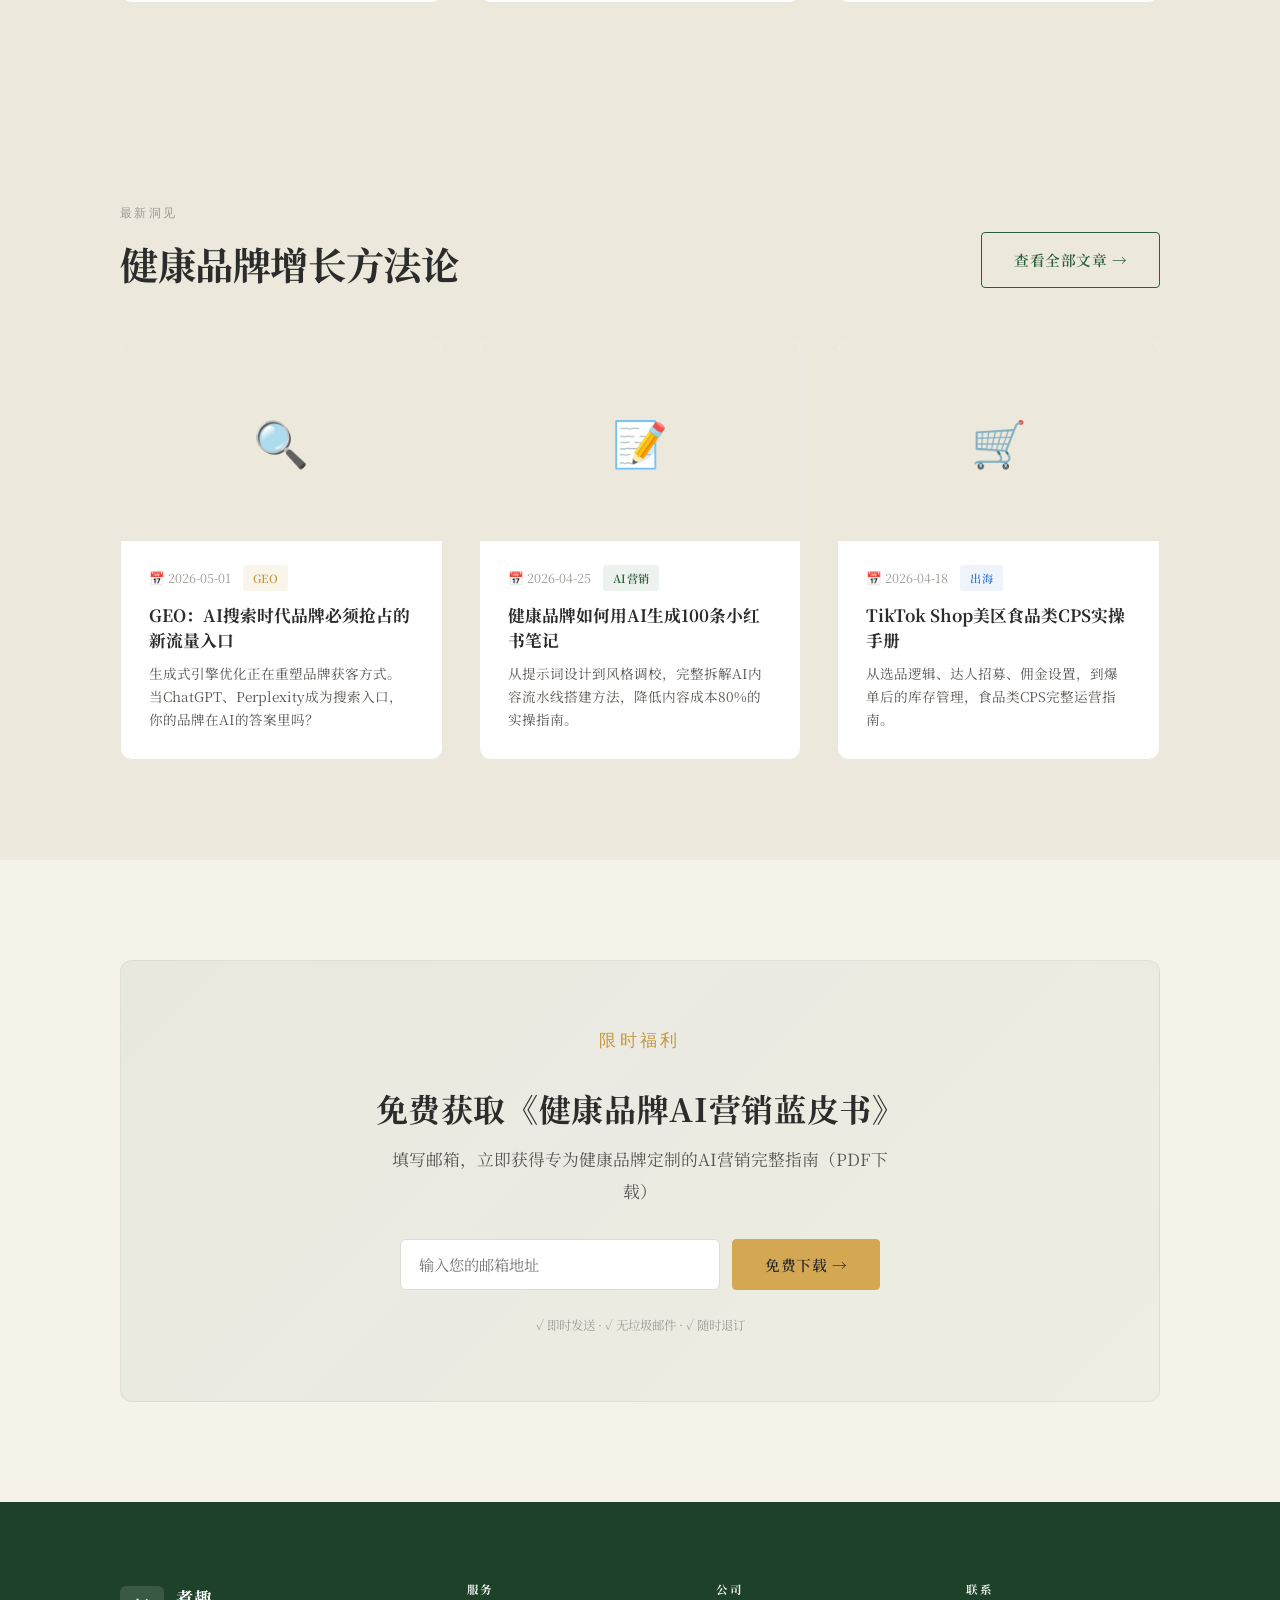
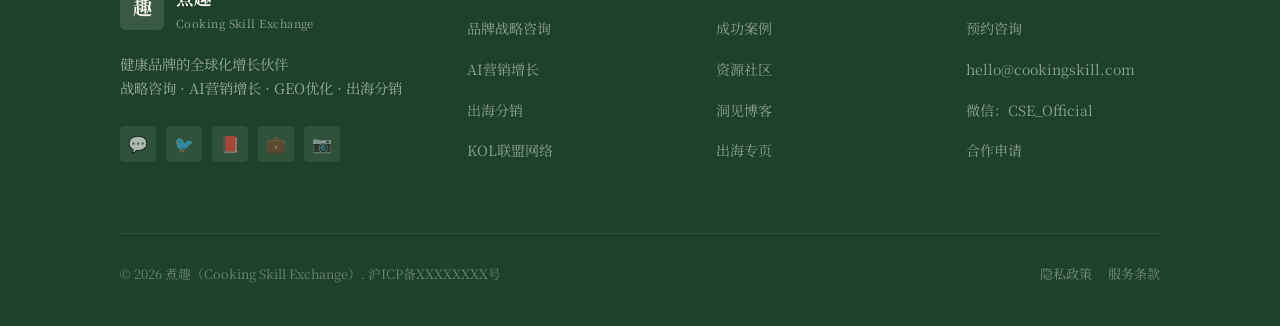
==== commit 9f2be854: "文案优化：「AI加持」→「AI提效」全站统一替换" ====
--- a/index.html
+++ b/index.html
@@ -102,7 +102,7 @@
         健康品牌的<br>
         <span>全球化增长伙伴</span>
       </h1>
-      <p class="hero-subtitle">AI 加持的精准增长服务 · 深耕大健康产业十年</p>
+      <p class="hero-subtitle">AI 提效的精准增长服务 · 深耕大健康产业十年</p>
       <div class="hero-dividers">
         <span>战略咨询</span>
         <span>AI 营销增长</span>
@@ -206,7 +206,7 @@
         <div class="service-card-header">
           <div class="service-icon" style="background:rgba(212,168,83,0.1);color:var(--accent-yellow-hover);">🤖</div>
           <div>
-            <h3 style="font-size:1.15rem;margin-bottom:4px;">AI 加持提效</h3>
+            <h3 style="font-size:1.15rem;margin-bottom:4px;">AI 提效</h3>
           </div>
           <div class="service-card-expand">+</div>
         </div>
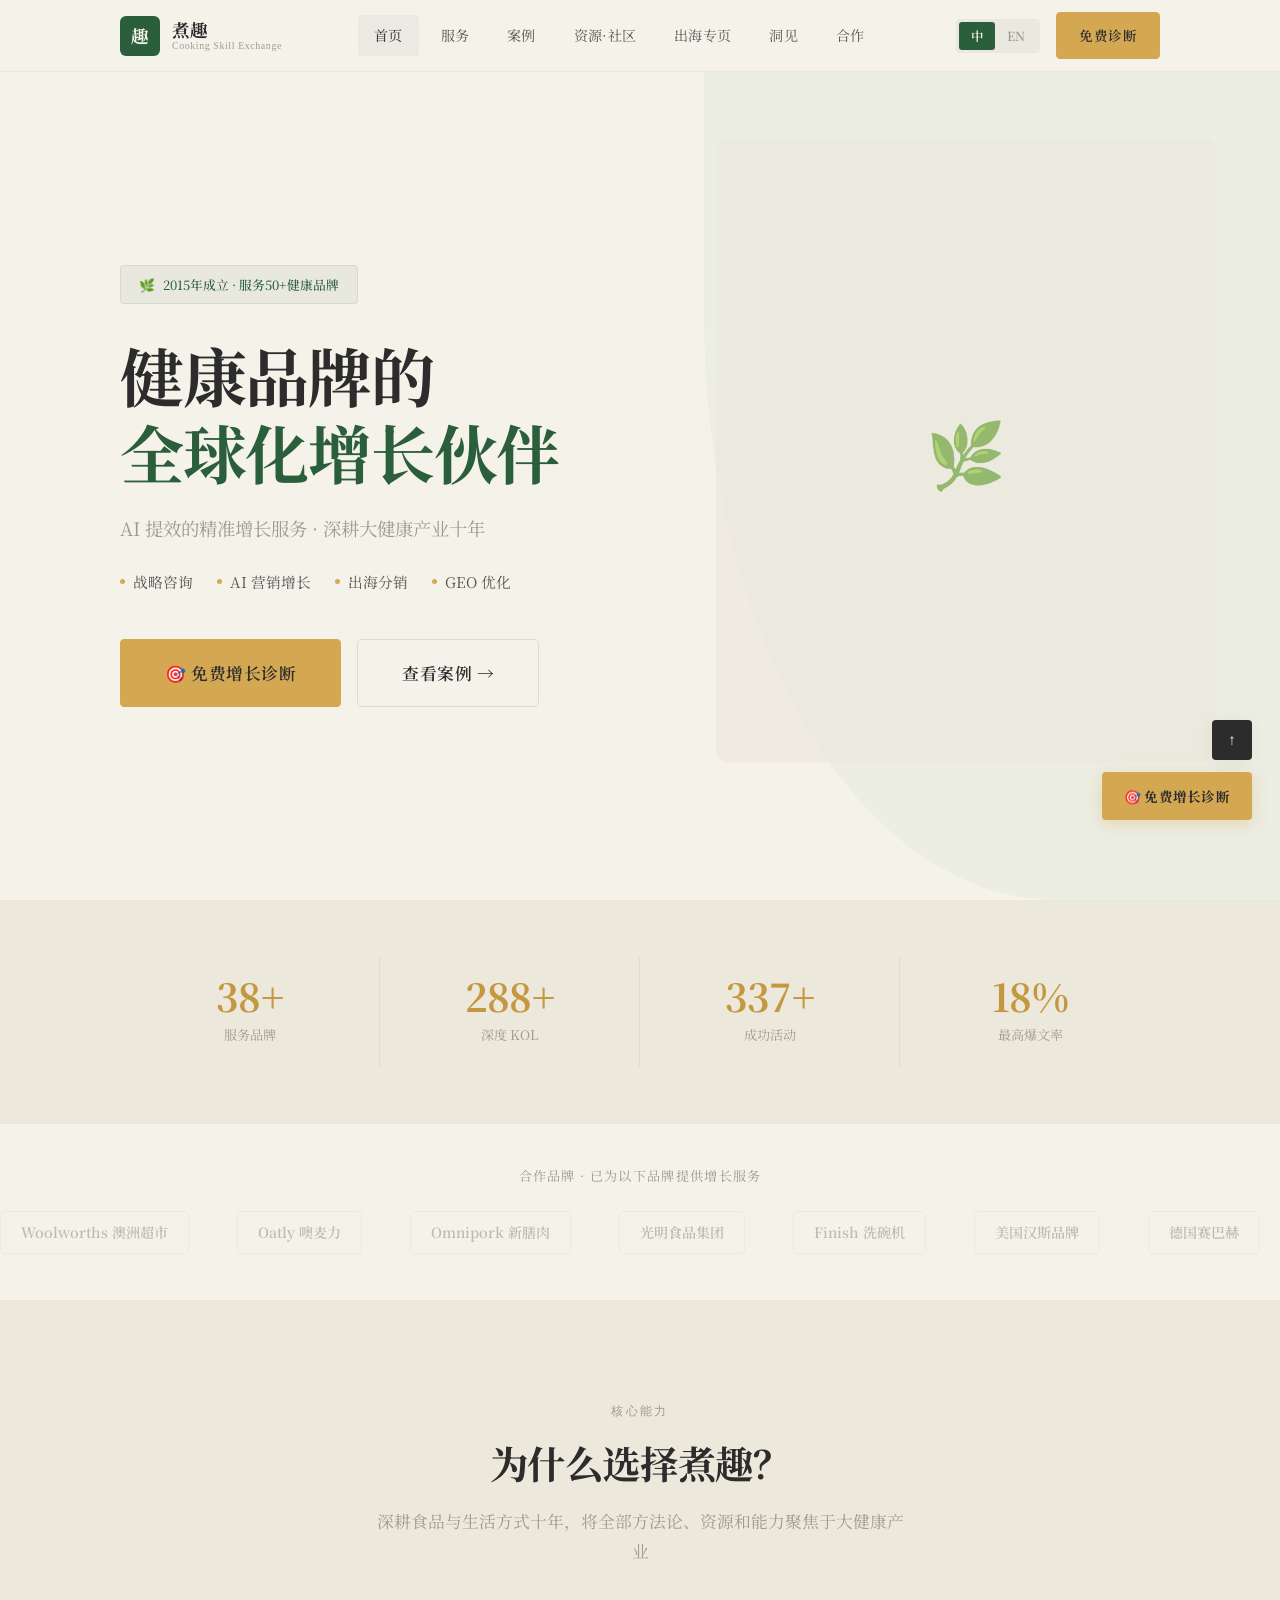
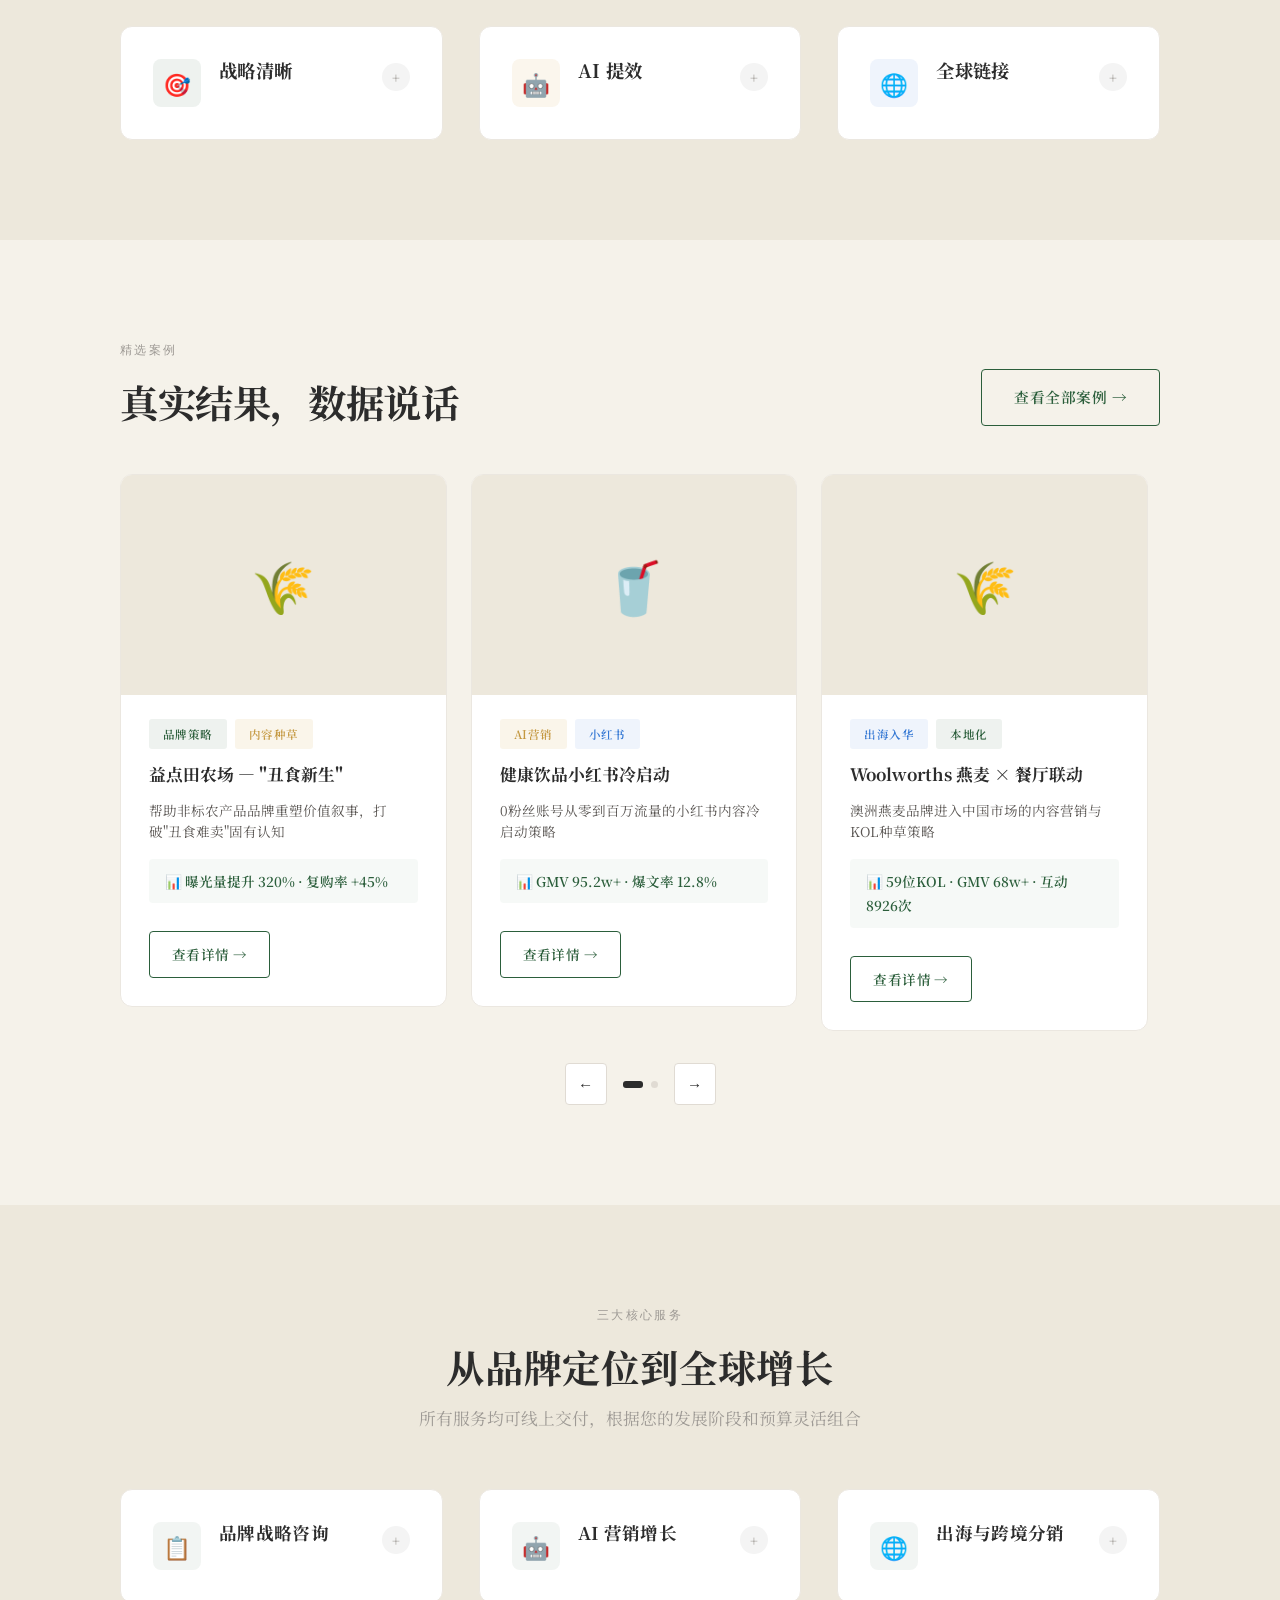
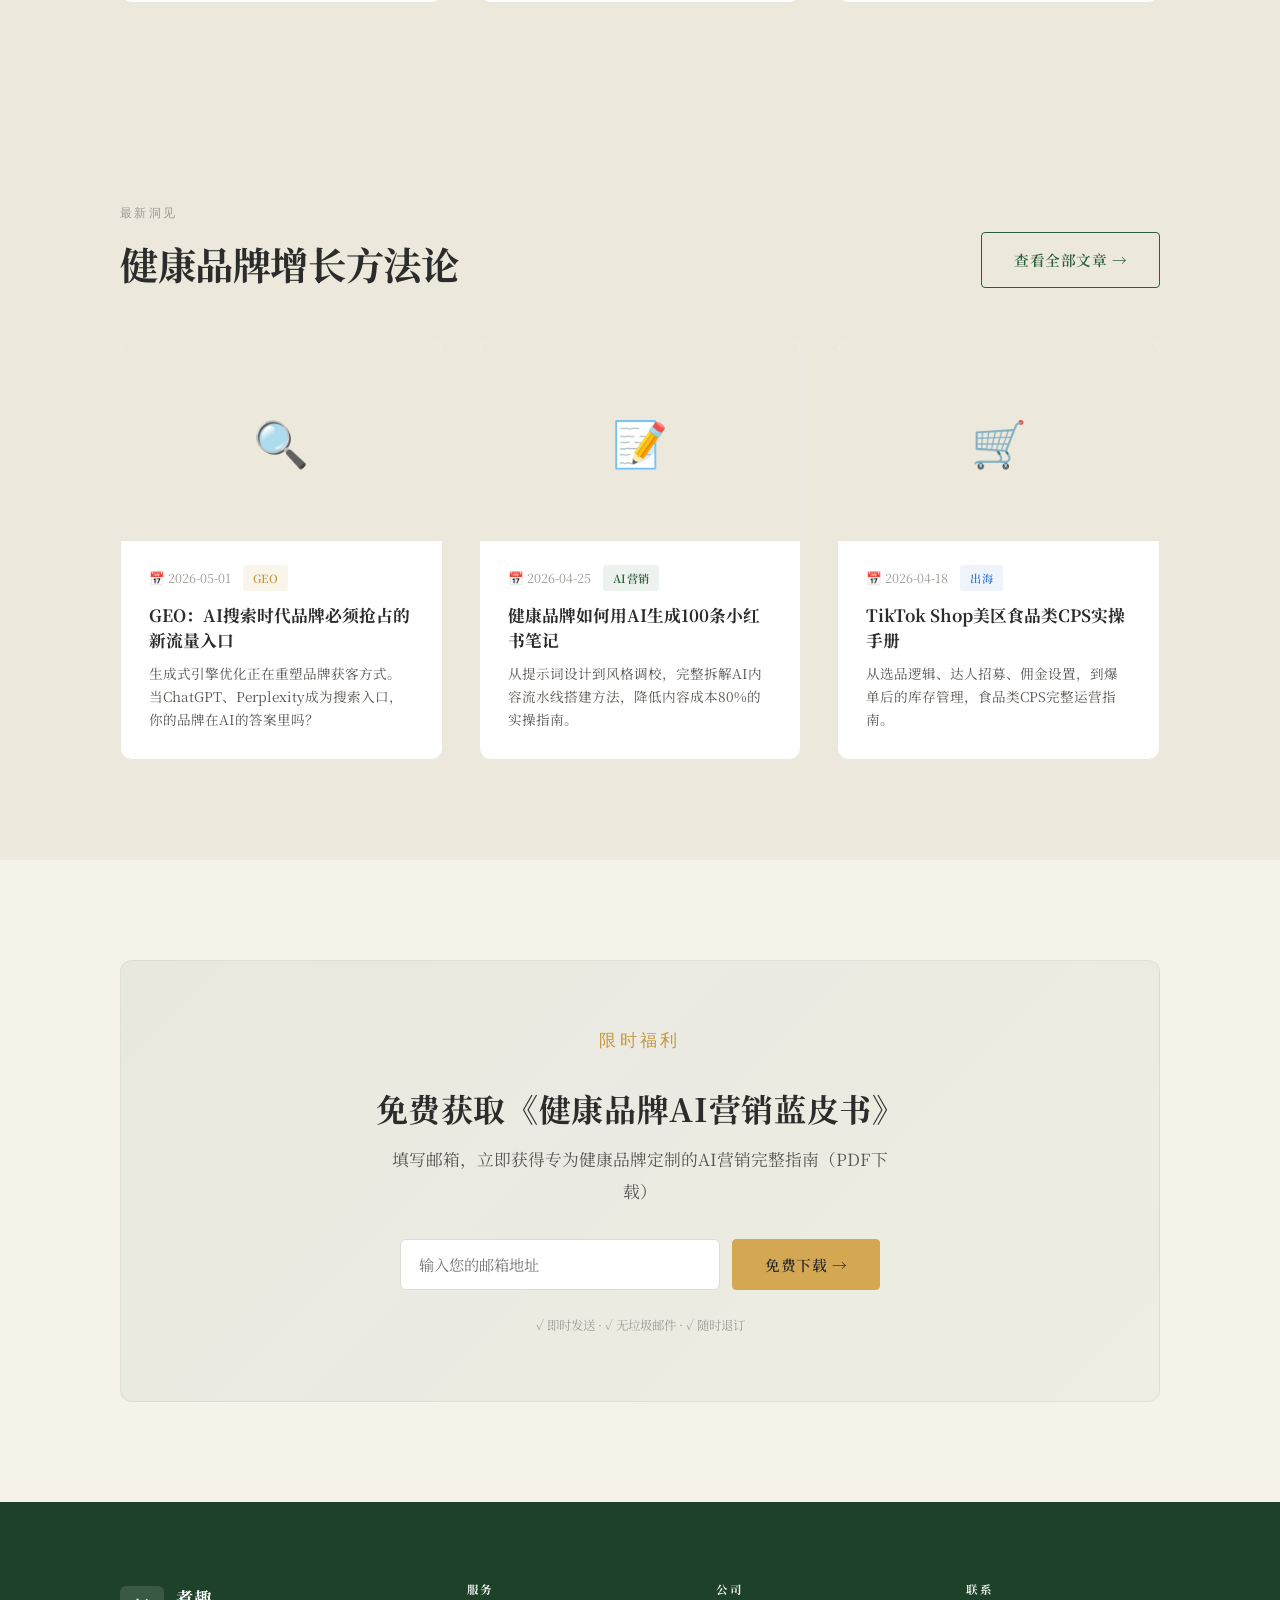
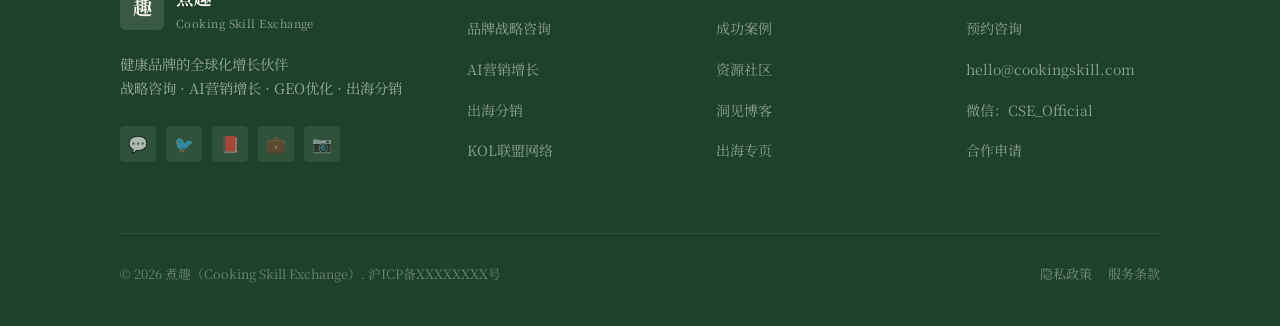
==== commit 4cdeb12c: "大改写：服务页（6大能力板块+3级进阶模型+小红书数据突出）· 案例页（真实GMV数据+8个真实案例）· 首页信任数据更新" ====
--- a/index.html
+++ b/index.html
@@ -128,20 +128,20 @@
   <div class="container">
     <div class="trust-stats">
       <div class="trust-stat">
-        <div class="trust-stat-num"><span data-counter="50" data-suffix="+">50+</span></div>
-        <div class="trust-stat-label">品牌信赖</div>
+        <div class="trust-stat-num"><span data-counter="40" data-suffix="+">40+</span></div>
+        <div class="trust-stat-label">服务品牌</div>
       </div>
       <div class="trust-stat">
-        <div class="trust-stat-num"><span data-counter="2000" data-suffix="w+">2000w+</span></div>
-        <div class="trust-stat-label">累计 GMV</div>
+        <div class="trust-stat-num"><span data-counter="300" data-suffix="+">300+</span></div>
+        <div class="trust-stat-label">深度 KOL</div>
       </div>
       <div class="trust-stat">
         <div class="trust-stat-num"><span data-counter="350" data-suffix="+">350+</span></div>
         <div class="trust-stat-label">成功活动</div>
       </div>
       <div class="trust-stat">
-        <div class="trust-stat-num"><span data-counter="300" data-suffix="+">300+</span></div>
-        <div class="trust-stat-label">深度 KOL</div>
+        <div class="trust-stat-num"><span data-counter="19.6" data-suffix="%">19.6%</span></div>
+        <div class="trust-stat-label">最高爆文率</div>
       </div>
     </div>
   </div>
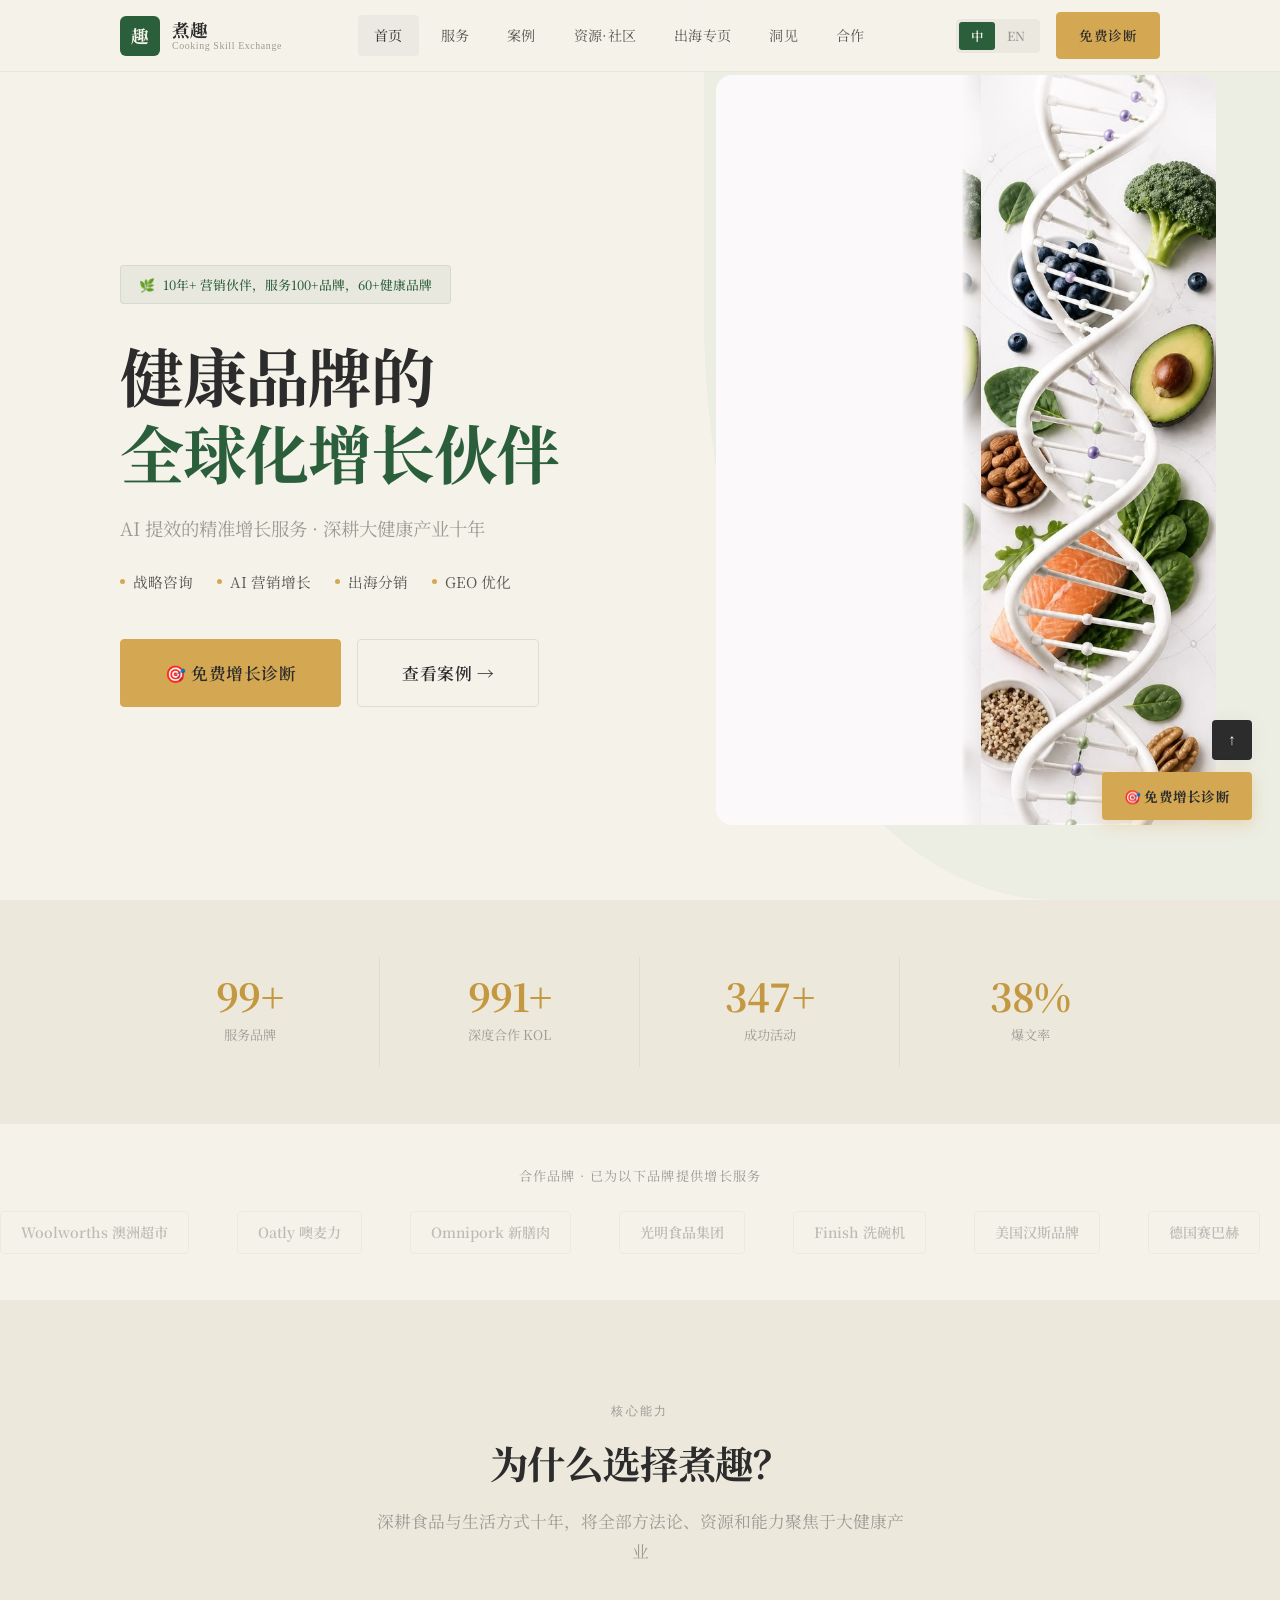
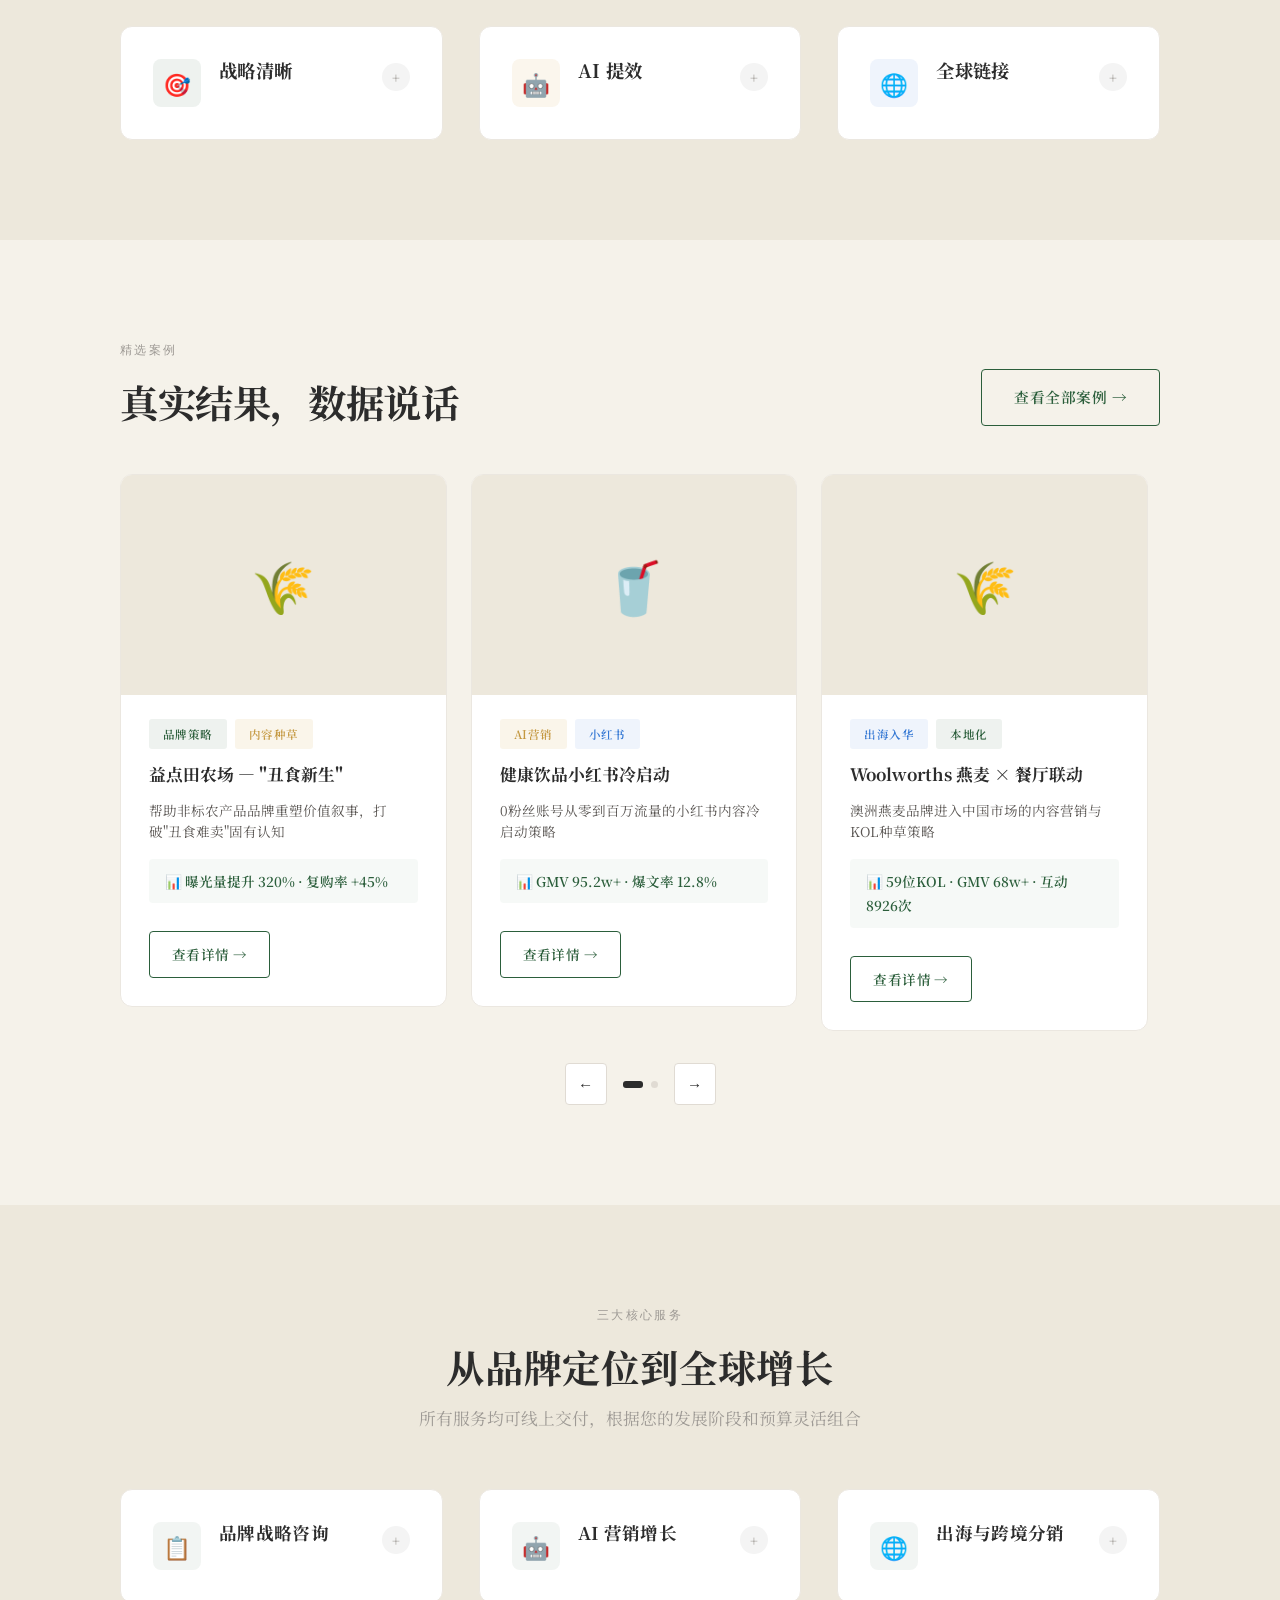
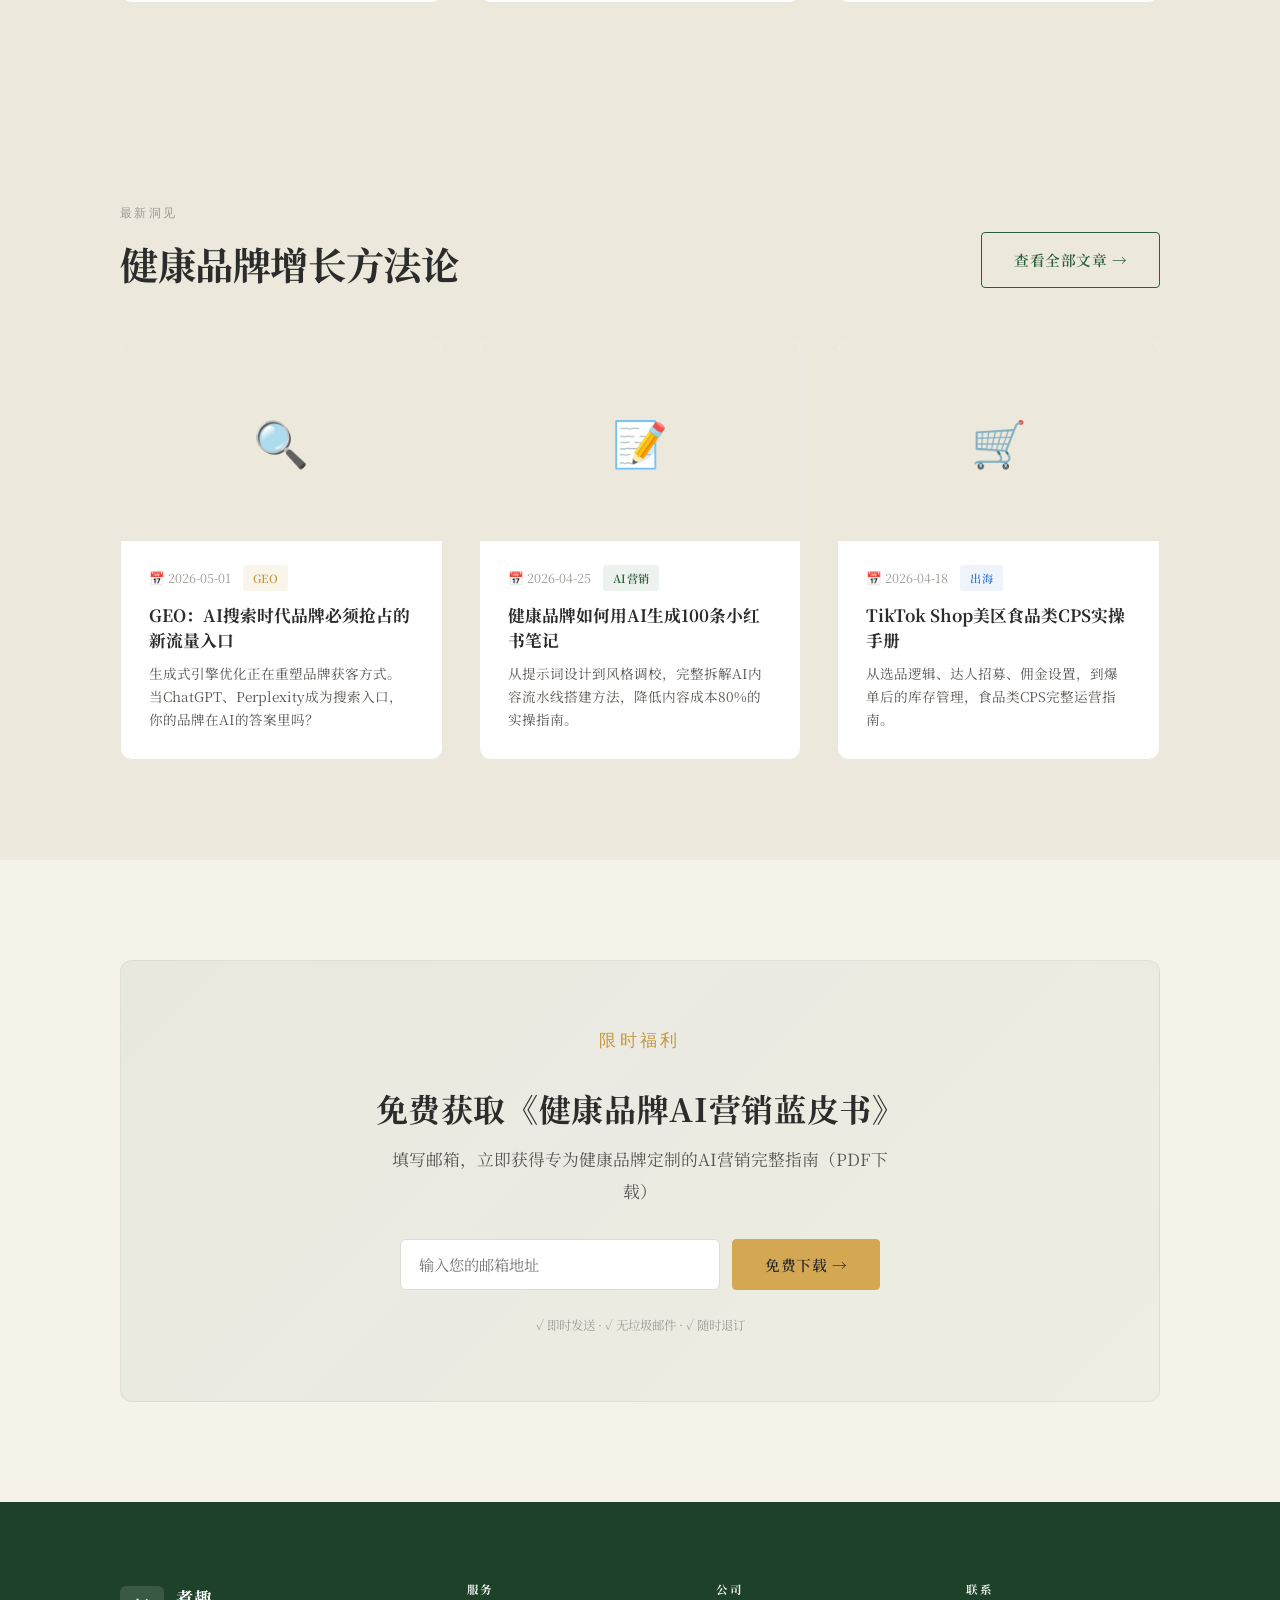
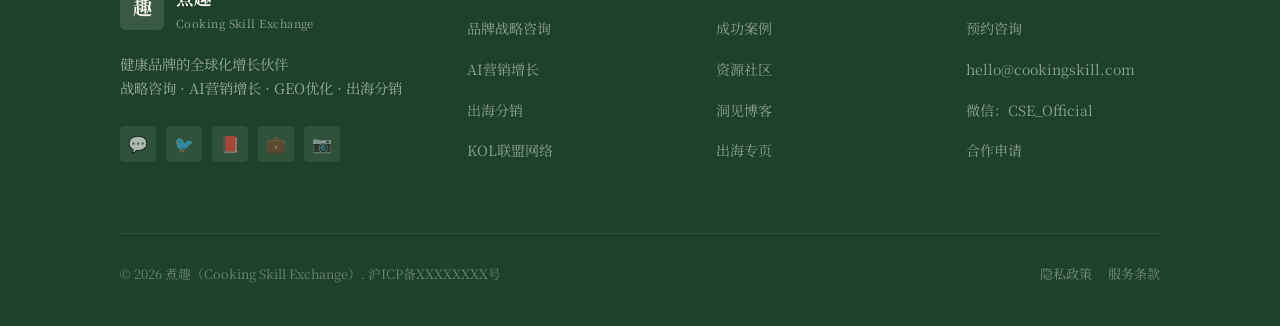
==== commit 06f6235e: "首页更新：Hero badge/信任数据/DNA营养装饰图" ====
--- a/index.html
+++ b/index.html
@@ -89,14 +89,14 @@
 <section class="hero">
   <!-- 右侧大图装饰区 -->
   <div class="hero-deco">
-    <div class="hero-deco-inner">🌿</div>
+    <img src="images/hero-deco.jpg" alt="健康营养 DNA" style="width:100%;height:100%;object-fit:cover;object-position:center;border-radius:16px;">
   </div>
 
   <div class="container">
     <div class="hero-content animate-fadeInUp">
       <div class="hero-badge">
         <span>🌿</span>
-        <span>2015年成立 · 服务50+健康品牌</span>
+        <span>10年+ 营销伙伴，服务100+品牌，60+健康品牌</span>
       </div>
       <h1 class="hero-title">
         健康品牌的<br>
@@ -128,20 +128,20 @@
   <div class="container">
     <div class="trust-stats">
       <div class="trust-stat">
-        <div class="trust-stat-num"><span data-counter="40" data-suffix="+">40+</span></div>
+        <div class="trust-stat-num"><span data-counter="100" data-suffix="+">100+</span></div>
         <div class="trust-stat-label">服务品牌</div>
       </div>
       <div class="trust-stat">
-        <div class="trust-stat-num"><span data-counter="300" data-suffix="+">300+</span></div>
-        <div class="trust-stat-label">深度 KOL</div>
+        <div class="trust-stat-num"><span data-counter="1000" data-suffix="+">1000+</span></div>
+        <div class="trust-stat-label">深度合作 KOL</div>
       </div>
       <div class="trust-stat">
         <div class="trust-stat-num"><span data-counter="350" data-suffix="+">350+</span></div>
         <div class="trust-stat-label">成功活动</div>
       </div>
       <div class="trust-stat">
-        <div class="trust-stat-num"><span data-counter="19.6" data-suffix="%">19.6%</span></div>
-        <div class="trust-stat-label">最高爆文率</div>
+        <div class="trust-stat-num"><span data-counter="38" data-suffix="%">38%</span></div>
+        <div class="trust-stat-label">爆文率</div>
       </div>
     </div>
   </div>
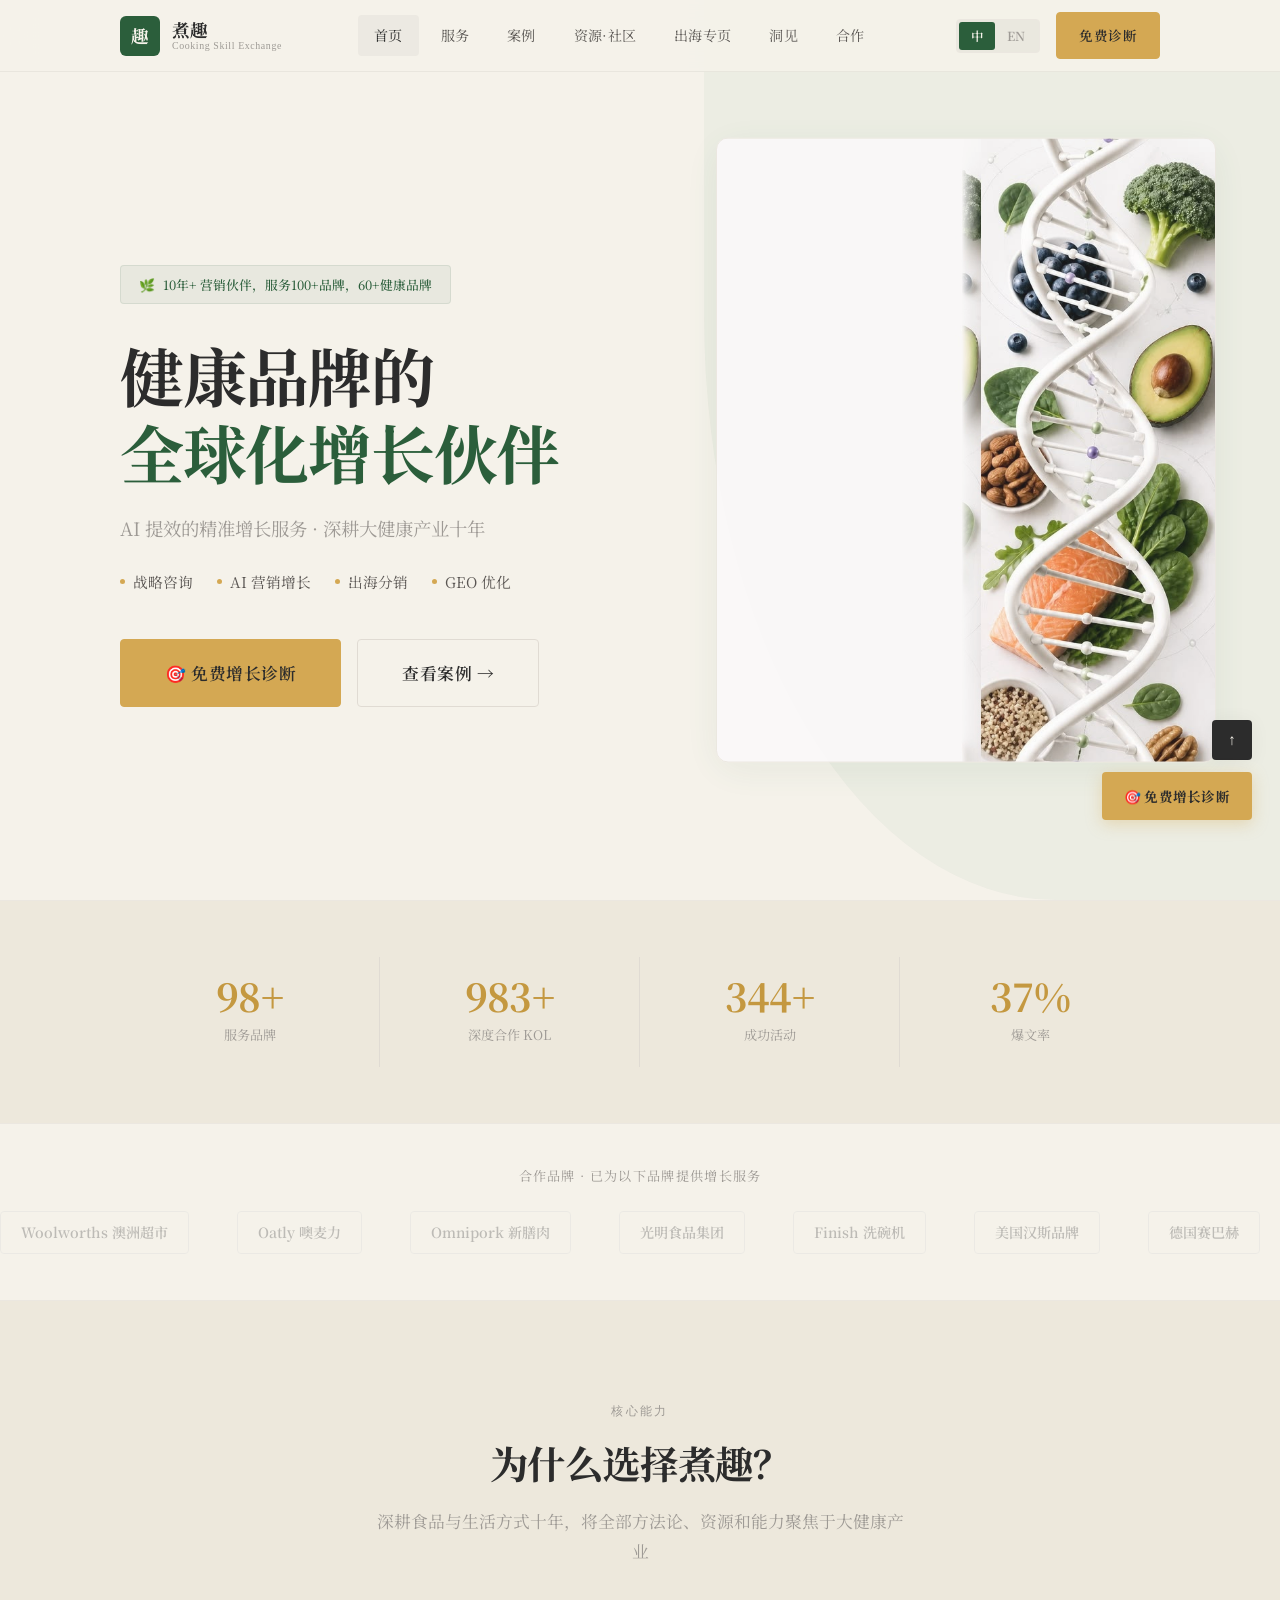
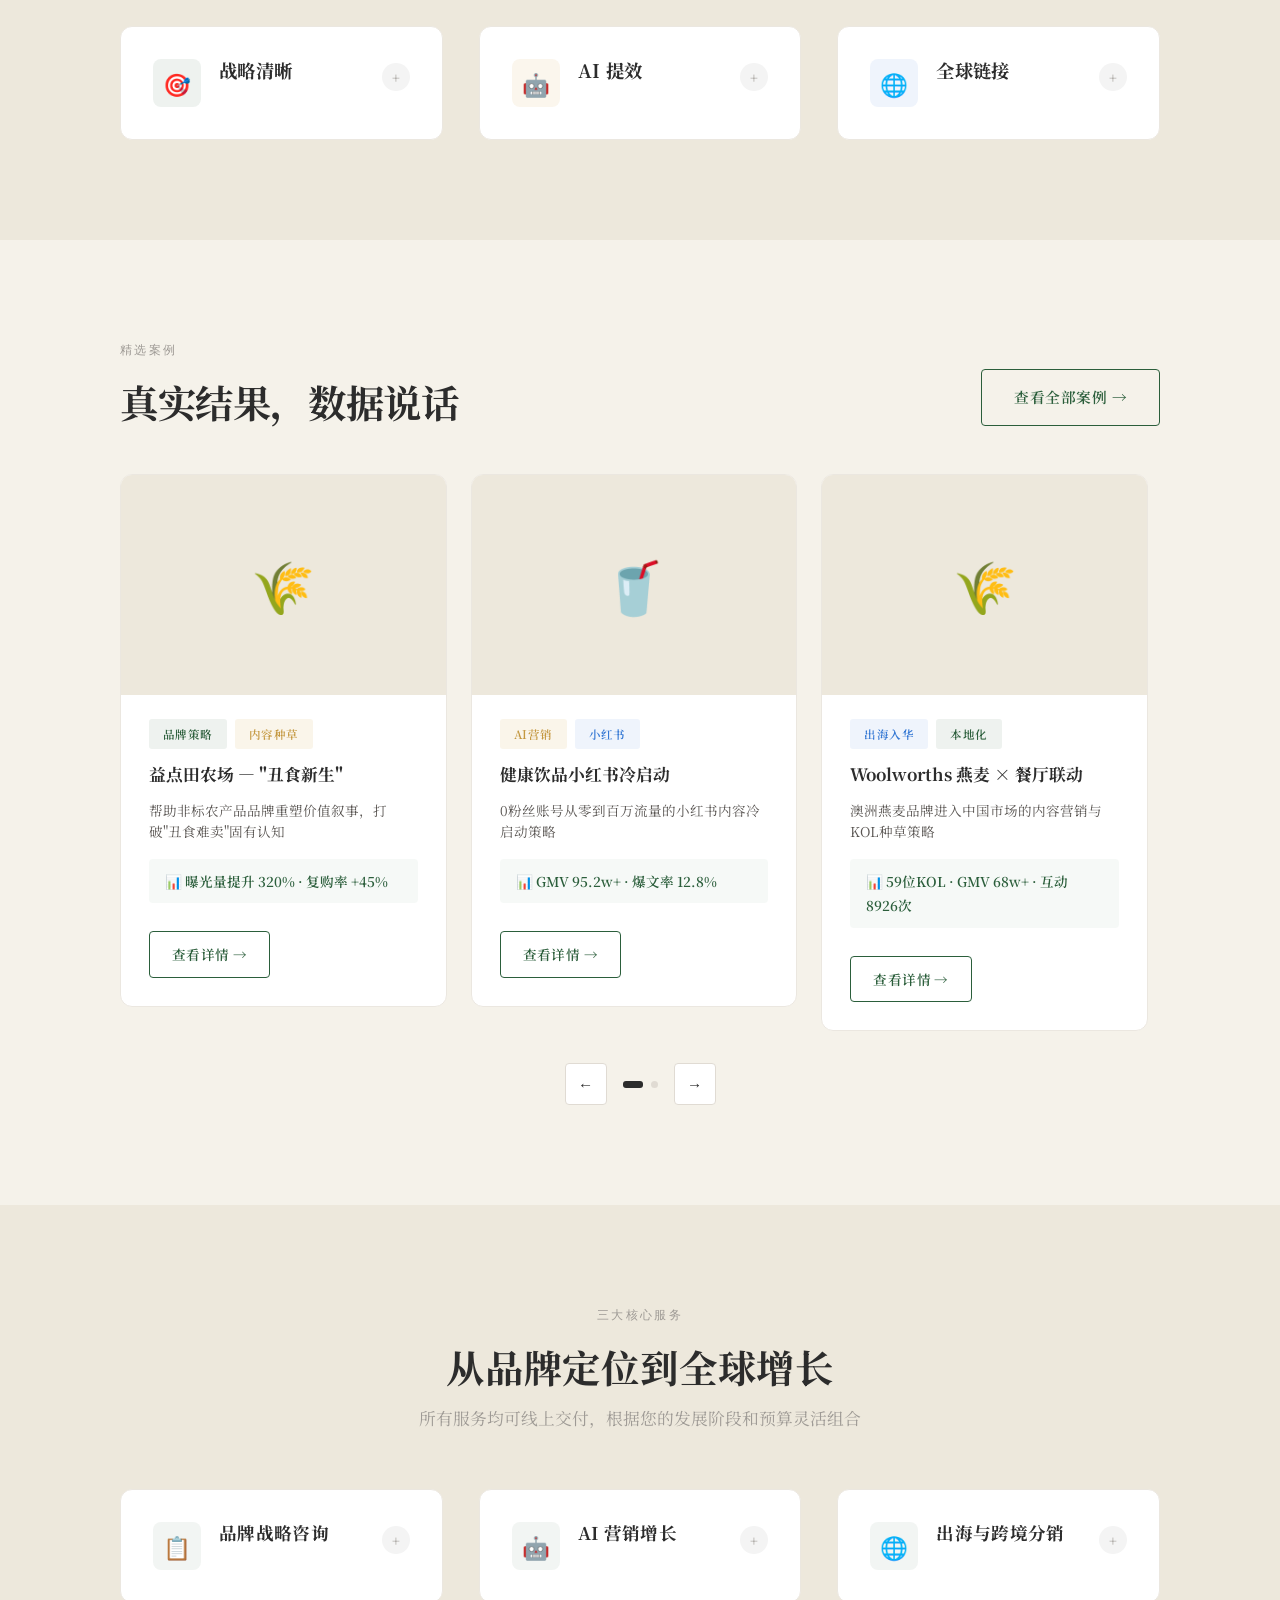
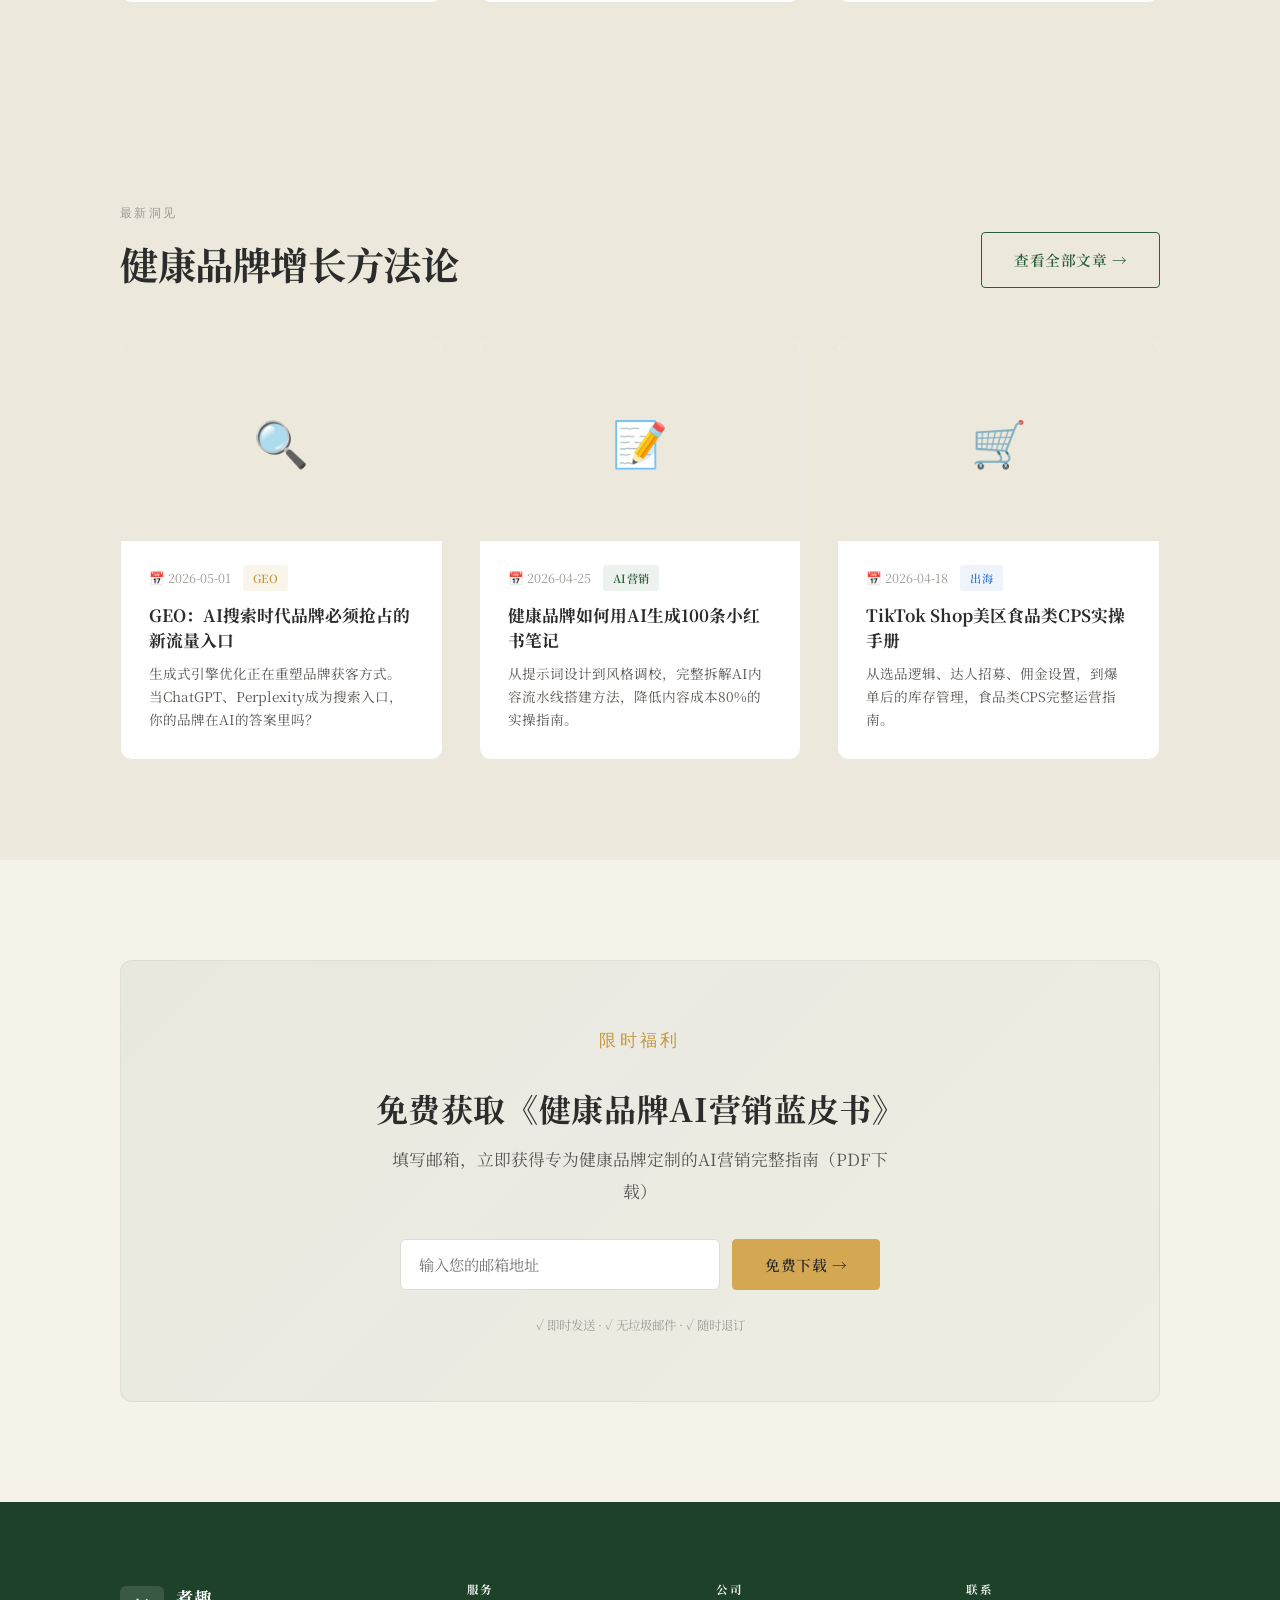
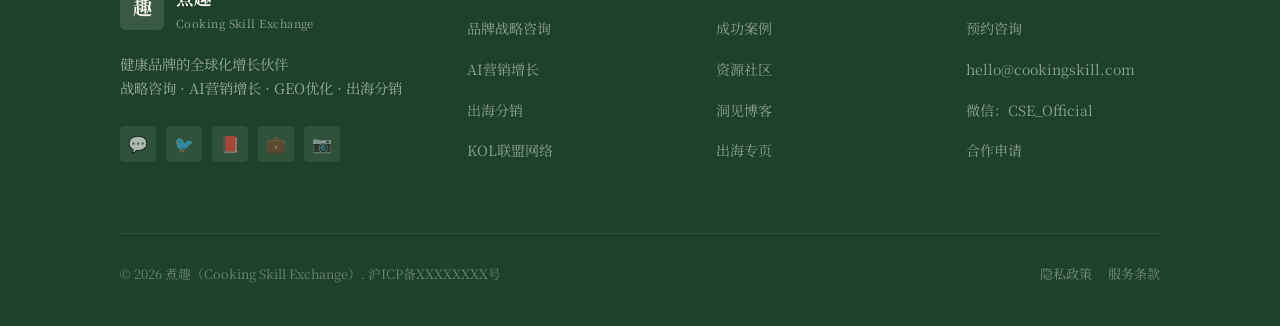
==== commit cf05708e: "Hero装饰图修复：图片作为背景填入弧形容器（非矩形img标签）" ====
--- a/index.html
+++ b/index.html
@@ -89,7 +89,7 @@
 <section class="hero">
   <!-- 右侧大图装饰区 -->
   <div class="hero-deco">
-    <img src="images/hero-deco.jpg" alt="健康营养 DNA" style="width:100%;height:100%;object-fit:cover;object-position:center;border-radius:16px;">
+    <div class="hero-deco-inner"></div>
   </div>
 
   <div class="container">
--- a/css/main.css
+++ b/css/main.css
@@ -764,15 +764,11 @@
 .hero-deco-inner {
   width: 100%;
   aspect-ratio: 4/5;
-  background: var(--cream-dark);
+  background: url('../images/hero-deco.jpg') center / cover no-repeat;
   border-radius: var(--radius-lg);
-  display: flex;
-  align-items: center;
-  justify-content: center;
-  font-size: 4rem;
-  color: var(--muted);
-  opacity: 0.6;
+  opacity: 0.9;
   border: 1px solid var(--border-light);
+  box-shadow: 0 8px 40px rgba(43,94,59,0.08);
 }
 
 /* ===========================
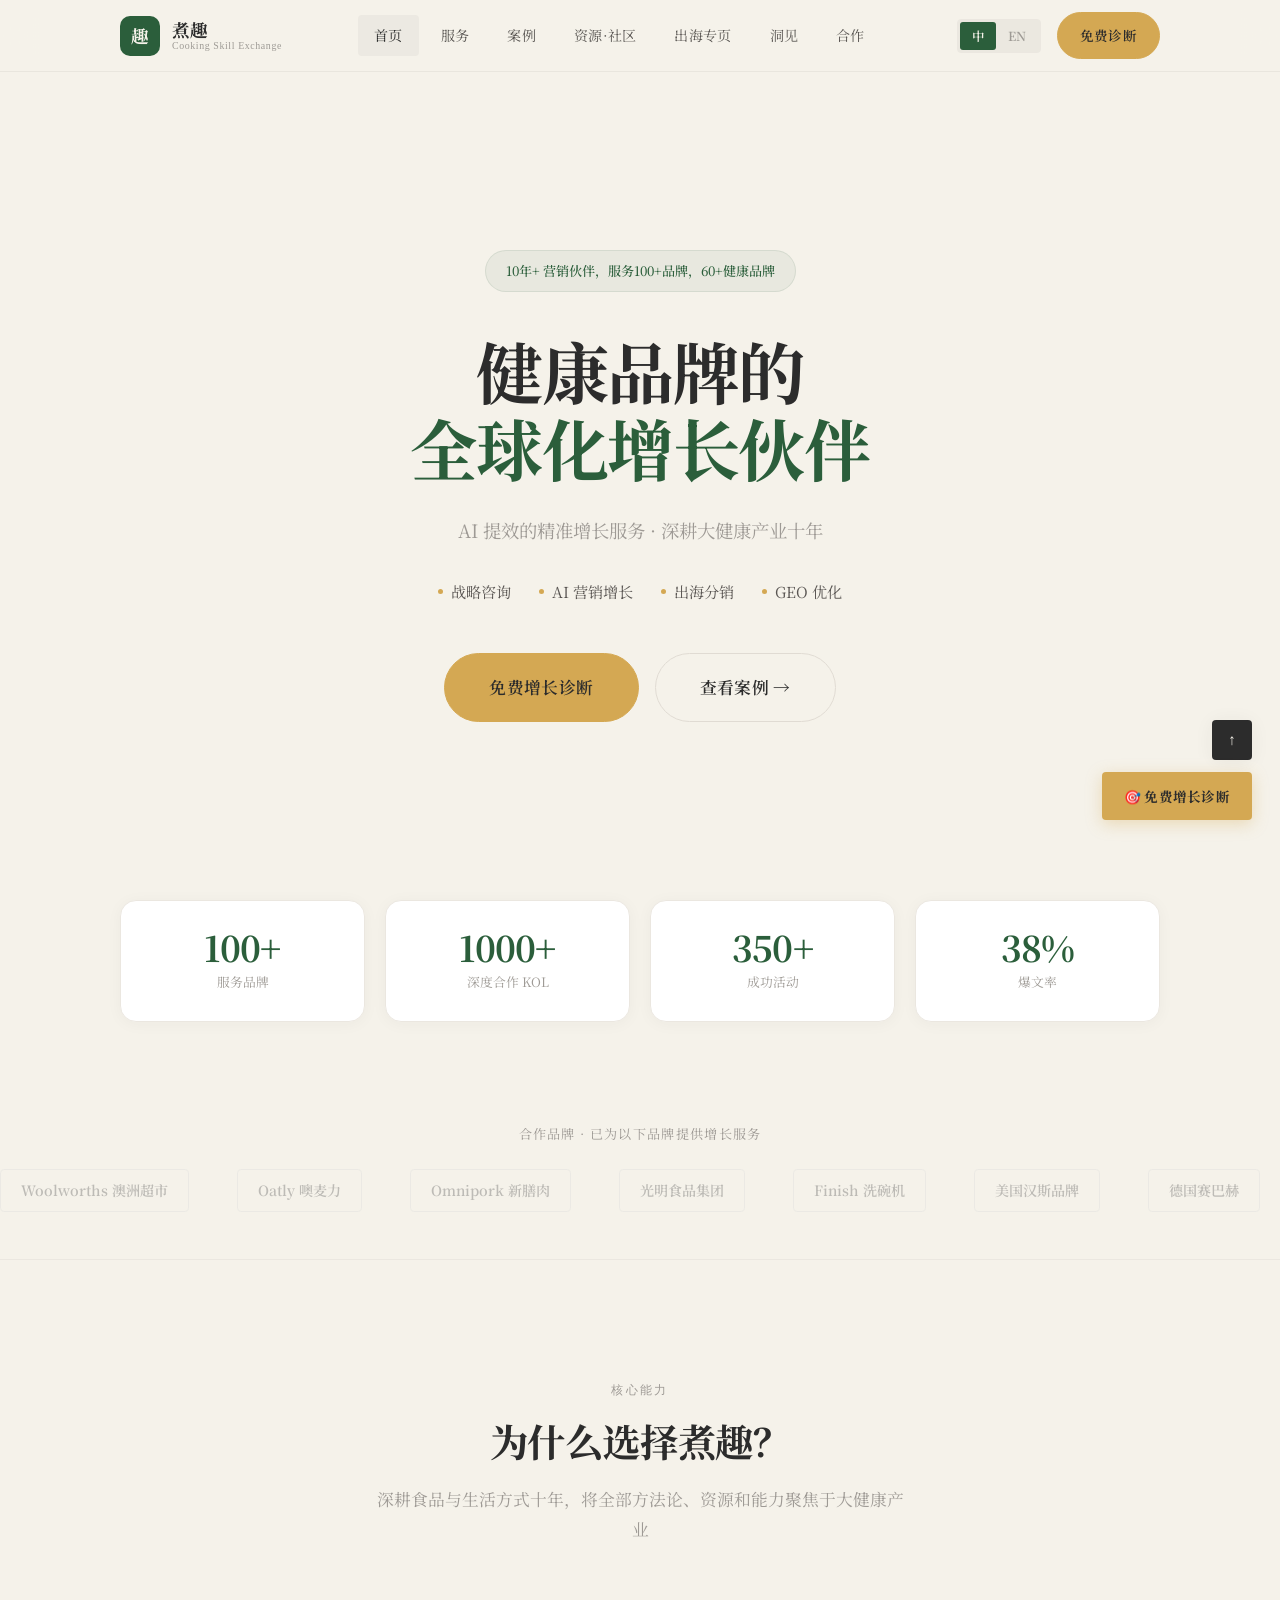
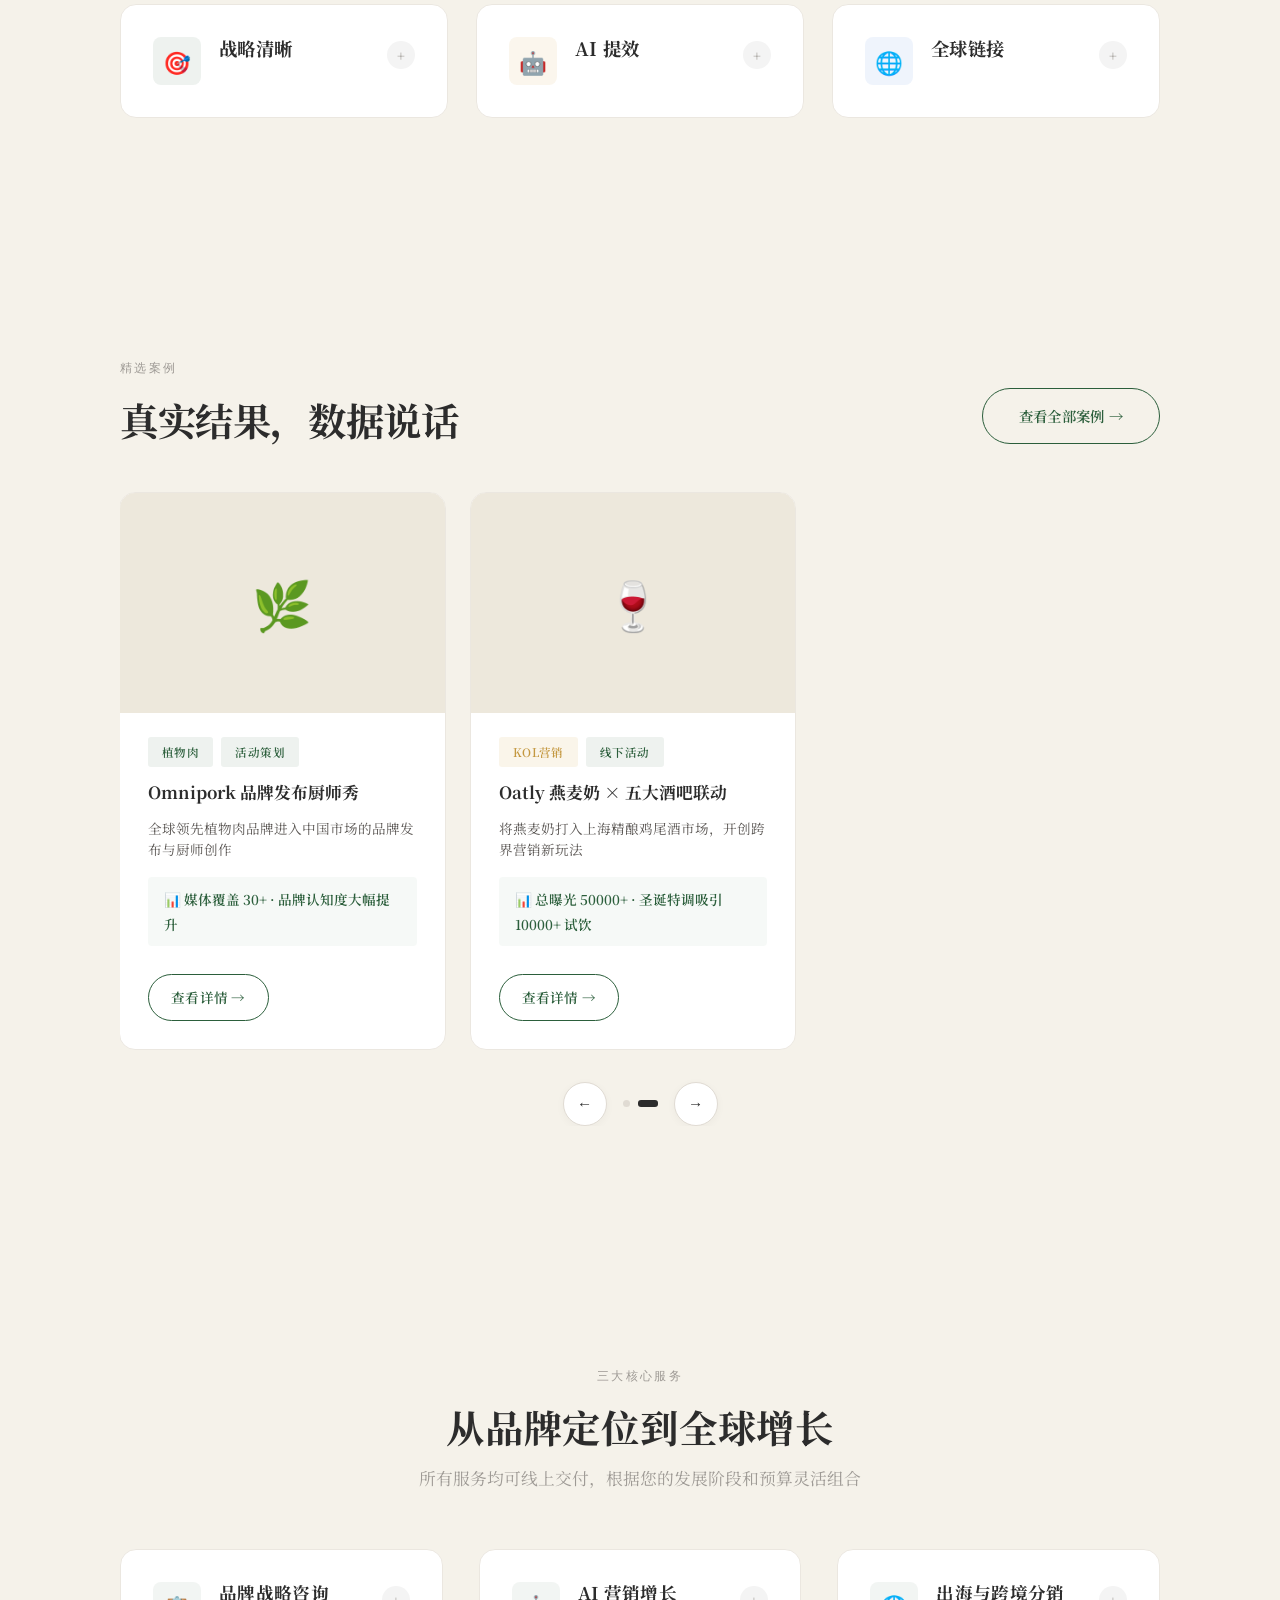
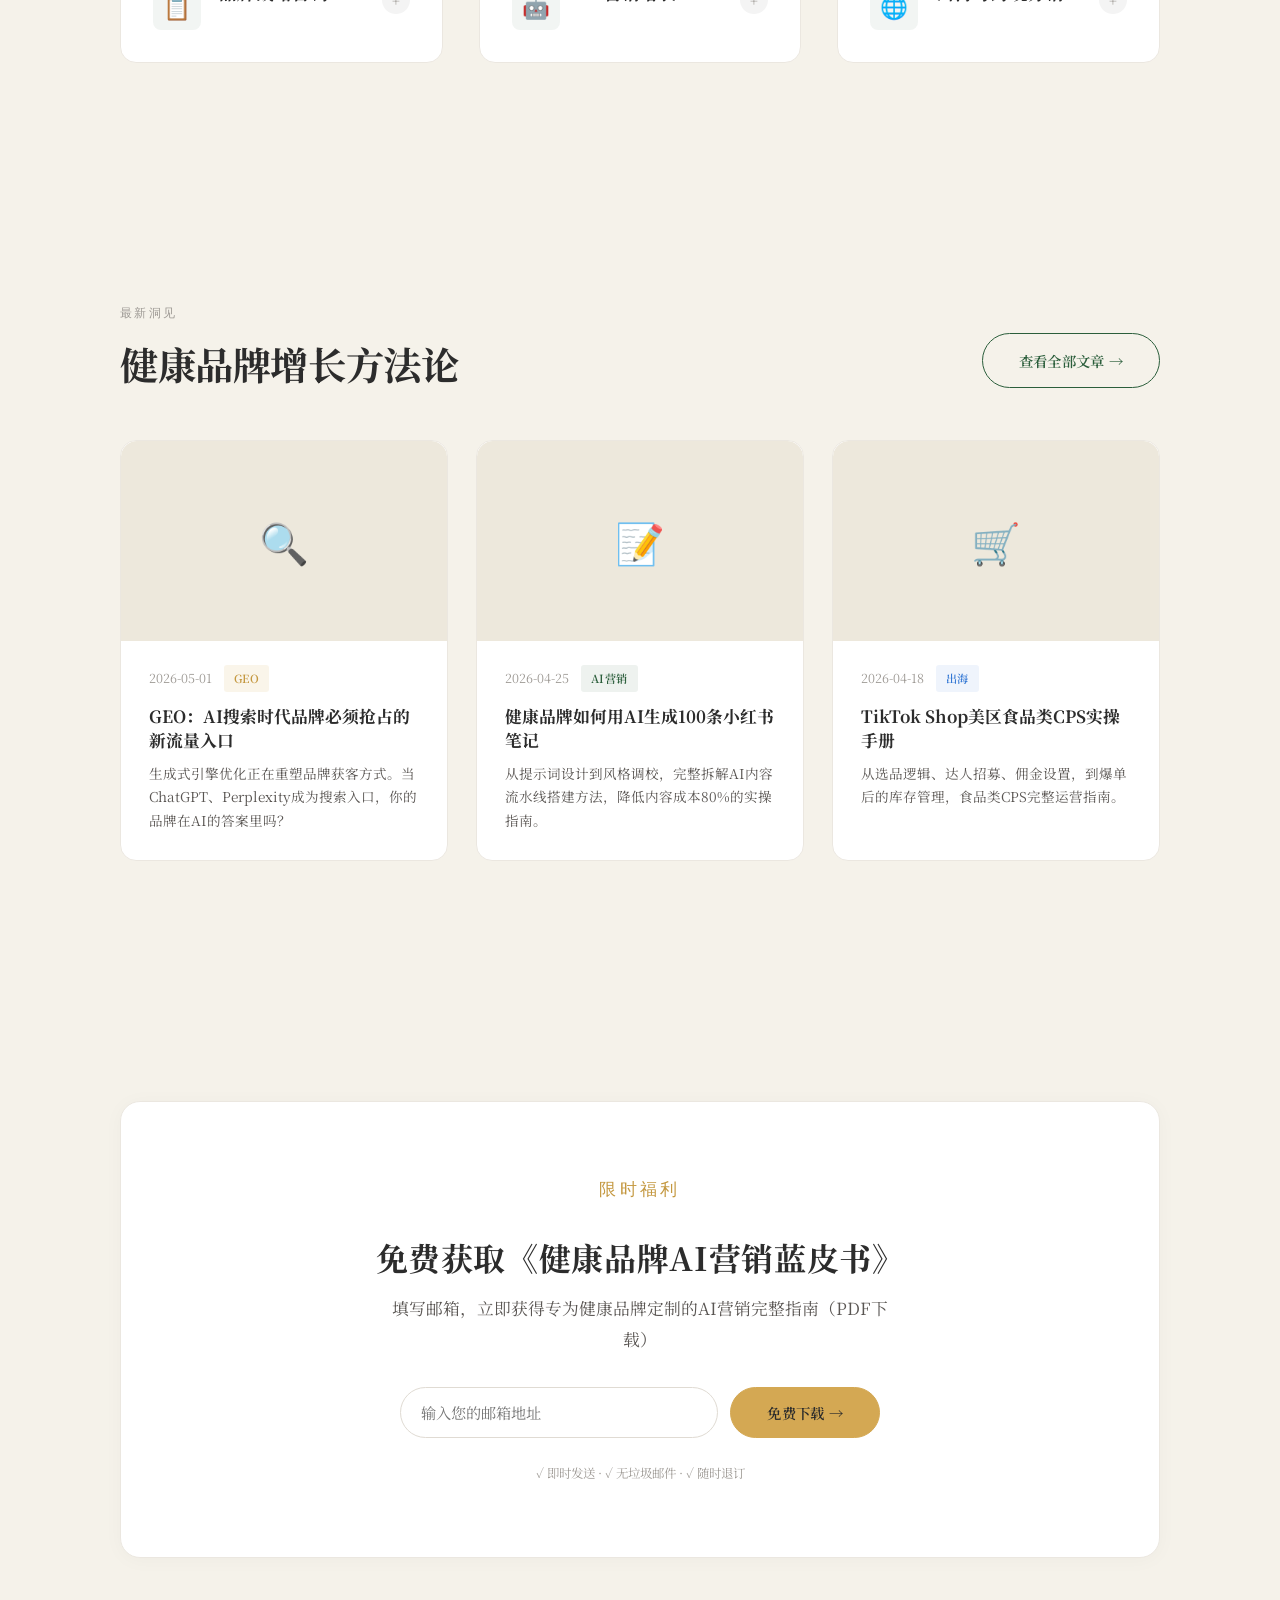
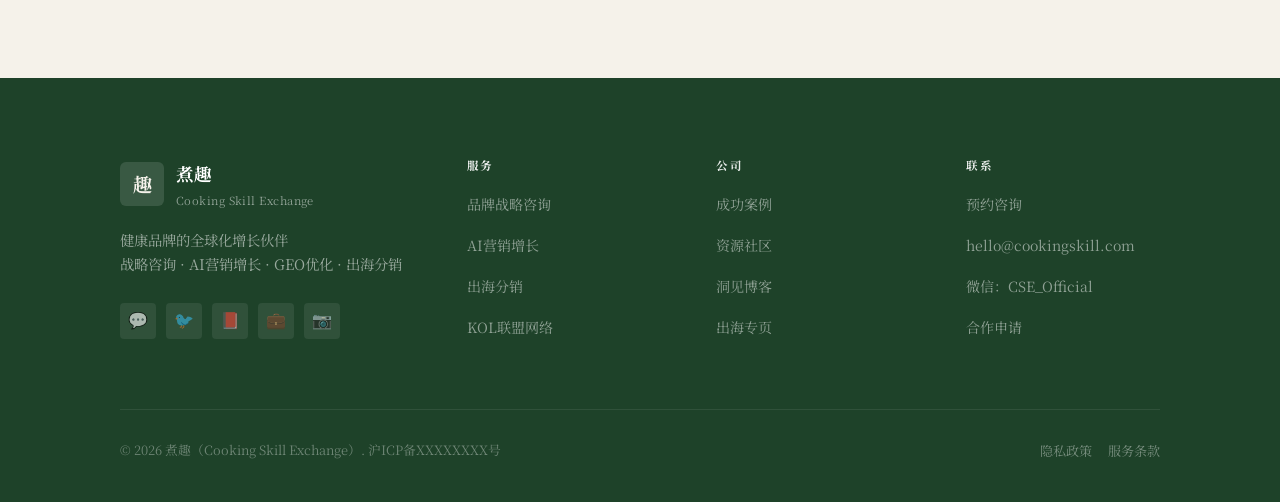
==== commit 8f3e1b7e: "UI重设计：Re.vert风格 — 去除异性/圆角统一/居中Hero/白底数据卡 - 删除 hero-deco 异形装饰和 hero::before 曲线绿块 - Hero改为居中布局，文字呼吸感 -" ====
--- a/index.html
+++ b/index.html
@@ -84,18 +84,12 @@
 </div>
 
 <!-- ===========================
-  Hero 区域
+  Hero 区域 — Re.vert 居中大图风
 =========================== -->
 <section class="hero">
-  <!-- 右侧大图装饰区 -->
-  <div class="hero-deco">
-    <div class="hero-deco-inner"></div>
-  </div>
-
   <div class="container">
     <div class="hero-content animate-fadeInUp">
       <div class="hero-badge">
-        <span>🌿</span>
         <span>10年+ 营销伙伴，服务100+品牌，60+健康品牌</span>
       </div>
       <h1 class="hero-title">
@@ -110,36 +104,32 @@
         <span>GEO 优化</span>
       </div>
       <div class="hero-ctas">
-        <a href="pages/contact.html" class="btn btn-primary btn-lg">
-          🎯 免费增长诊断
-        </a>
-        <a href="pages/cases.html" class="btn btn-secondary btn-lg">
-          查看案例 →
-        </a>
-      </div>
-    </div>
-  </div>
-</section>
-
-<!-- ===========================
-  信任数据条
-=========================== -->
-<section class="trust-bar">
+        <a href="pages/contact.html" class="btn btn-primary btn-lg">免费增长诊断</a>
+        <a href="pages/cases.html" class="btn btn-secondary btn-lg">查看案例 →</a>
+      </div>
+    </div>
+  </div>
+</section>
+
+<!-- ===========================
+  信任数据条 — 白底圆角卡片
+=========================== -->
+<section class="section" style="padding-top:0;padding-bottom:60px;">
   <div class="container">
     <div class="trust-stats">
-      <div class="trust-stat">
+      <div class="trust-stat" data-animate>
         <div class="trust-stat-num"><span data-counter="100" data-suffix="+">100+</span></div>
         <div class="trust-stat-label">服务品牌</div>
       </div>
-      <div class="trust-stat">
+      <div class="trust-stat" data-animate data-animate-delay="100">
         <div class="trust-stat-num"><span data-counter="1000" data-suffix="+">1000+</span></div>
         <div class="trust-stat-label">深度合作 KOL</div>
       </div>
-      <div class="trust-stat">
+      <div class="trust-stat" data-animate data-animate-delay="200">
         <div class="trust-stat-num"><span data-counter="350" data-suffix="+">350+</span></div>
         <div class="trust-stat-label">成功活动</div>
       </div>
-      <div class="trust-stat">
+      <div class="trust-stat" data-animate data-animate-delay="300">
         <div class="trust-stat-num"><span data-counter="38" data-suffix="%">38%</span></div>
         <div class="trust-stat-label">爆文率</div>
       </div>
@@ -175,7 +165,7 @@
 <!-- ===========================
   三大核心价值
 =========================== -->
-<section class="section" style="background:var(--cream-dark);">
+<section class="section">
   <div class="container">
     <div class="section-center" style="margin-bottom:60px;">
       <p class="section-label">核心能力</p>
@@ -259,9 +249,7 @@
 
         <div class="carousel-item" style="flex:0 0 calc(33.333% - 20px);min-width:280px;">
           <div class="case-card">
-            <div class="case-card-img" style="background:var(--cream-dark);color:var(--green);">
-              <div style="font-size:3.2rem;">🌾</div>
-            </div>
+            <div class="case-card-img-placeholder">🌾</div>
             <div class="case-card-body">
               <div class="case-card-tags" style="margin-bottom:10px;">
                 <span class="tag tag-green">品牌策略</span>
@@ -277,9 +265,7 @@
 
         <div class="carousel-item" style="flex:0 0 calc(33.333% - 20px);min-width:280px;">
           <div class="case-card">
-            <div class="case-card-img" style="background:var(--cream-dark);color:var(--accent-yellow-hover);">
-              <div style="font-size:3.2rem;">🥤</div>
-            </div>
+            <div class="case-card-img-placeholder">🥤</div>
             <div class="case-card-body">
               <div class="case-card-tags" style="margin-bottom:10px;">
                 <span class="tag tag-yellow">AI营销</span>
@@ -295,9 +281,7 @@
 
         <div class="carousel-item" style="flex:0 0 calc(33.333% - 20px);min-width:280px;">
           <div class="case-card">
-            <div class="case-card-img" style="background:var(--cream-dark);color:#3478d4;">
-              <div style="font-size:3.2rem;">🌾</div>
-            </div>
+            <div class="case-card-img-placeholder">🌾</div>
             <div class="case-card-body">
               <div class="case-card-tags" style="margin-bottom:10px;">
                 <span class="tag tag-blue">出海入华</span>
@@ -313,9 +297,7 @@
 
         <div class="carousel-item" style="flex:0 0 calc(33.333% - 20px);min-width:280px;">
           <div class="case-card">
-            <div class="case-card-img" style="background:var(--cream-dark);color:var(--green);">
-              <div style="font-size:3.2rem;">🌿</div>
-            </div>
+            <div class="case-card-img-placeholder">🌿</div>
             <div class="case-card-body">
               <div class="case-card-tags" style="margin-bottom:10px;">
                 <span class="tag tag-green">植物肉</span>
@@ -331,9 +313,7 @@
 
         <div class="carousel-item" style="flex:0 0 calc(33.333% - 20px);min-width:280px;">
           <div class="case-card">
-            <div class="case-card-img" style="background:var(--cream-dark);color:var(--accent-yellow-hover);">
-              <div style="font-size:3.2rem;">🍷</div>
-            </div>
+            <div class="case-card-img-placeholder">🍷</div>
             <div class="case-card-body">
               <div class="case-card-tags" style="margin-bottom:10px;">
                 <span class="tag tag-yellow">KOL营销</span>
@@ -362,7 +342,7 @@
 <!-- ===========================
   服务概览 — 淡雅米白风
   =========================== -->
-<section class="section" style="background:var(--cream-dark);">
+<section class="section">
   <div class="container">
     <div class="section-center" style="margin-bottom:56px;">
       <p class="section-label">三大核心服务</p>
@@ -419,7 +399,7 @@
 <!-- ===========================
   最新洞见
   =========================== -->
-<section class="section" style="background:var(--cream-dark);">
+<section class="section">
   <div class="container">
     <div style="display:flex;align-items:flex-end;justify-content:space-between;margin-bottom:52px;flex-wrap:wrap;gap:16px;">
       <div>
@@ -430,14 +410,13 @@
     </div>
 
     <div class="grid-3">
-
       <div class="blog-card" data-animate data-animate-delay="0">
-        <div class="blog-card-img" style="background:var(--cream-dark);color:var(--green);">
-          <span style="font-size:2.8rem;">🔍</span>
+        <div class="blog-card-img" style="background:var(--cream-dark);">
+          <span style="font-size:2.5rem;">🔍</span>
         </div>
         <div class="blog-card-body">
           <div class="blog-card-meta">
-            <span>📅 2026-05-01</span>
+            <span>2026-05-01</span>
             <span class="tag tag-yellow" style="padding:3px 10px;font-size:0.7rem;">GEO</span>
           </div>
           <div class="blog-card-title">GEO：AI搜索时代品牌必须抢占的新流量入口</div>
@@ -446,12 +425,12 @@
       </div>
 
       <div class="blog-card" data-animate data-animate-delay="150">
-        <div class="blog-card-img" style="background:var(--cream-dark);color:var(--accent-yellow-hover);">
-          <span style="font-size:2.8rem;">📝</span>
+        <div class="blog-card-img" style="background:var(--cream-dark);">
+          <span style="font-size:2.5rem;">📝</span>
         </div>
         <div class="blog-card-body">
           <div class="blog-card-meta">
-            <span>📅 2026-04-25</span>
+            <span>2026-04-25</span>
             <span class="tag tag-green" style="padding:3px 10px;font-size:0.7rem;">AI营销</span>
           </div>
           <div class="blog-card-title">健康品牌如何用AI生成100条小红书笔记</div>
@@ -460,19 +439,18 @@
       </div>
 
       <div class="blog-card" data-animate data-animate-delay="300">
-        <div class="blog-card-img" style="background:var(--cream-dark);color:#3478d4;">
-          <span style="font-size:2.8rem;">🛒</span>
+        <div class="blog-card-img" style="background:var(--cream-dark);">
+          <span style="font-size:2.5rem;">🛒</span>
         </div>
         <div class="blog-card-body">
           <div class="blog-card-meta">
-            <span>📅 2026-04-18</span>
+            <span>2026-04-18</span>
             <span class="tag tag-blue" style="padding:3px 10px;font-size:0.7rem;">出海</span>
           </div>
           <div class="blog-card-title">TikTok Shop美区食品类CPS实操手册</div>
           <p class="blog-card-excerpt">从选品逻辑、达人招募、佣金设置，到爆单后的库存管理，食品类CPS完整运营指南。</p>
         </div>
       </div>
-
     </div>
   </div>
 </section>
@@ -489,7 +467,7 @@
 
       <form class="email-form" style="max-width:480px;margin:0 auto 24px;display:flex;gap:12px;flex-wrap:wrap;">
         <input type="email" placeholder="输入您的邮箱地址" required
-          style="flex:1;min-width:200px;padding:13px 18px;border-radius:6px;border:1.5px solid var(--border);background:var(--white);color:var(--deep);font-size:0.95rem;font-family:var(--font-body);outline:none;"
+          style="flex:1;min-width:200px;padding:14px 20px;border-radius:50px;border:1.5px solid var(--border);background:var(--white);color:var(--deep);font-size:0.95rem;font-family:var(--font-body);outline:none;"
           onfocus="this.style.borderColor='var(--green)';this.style.boxShadow='0 0 0 3px rgba(43,94,59,0.08)'" onblur="this.style.borderColor='var(--border)';this.style.boxShadow='none'">
         <button type="submit" class="btn btn-primary" style="flex-shrink:0;">免费下载 →</button>
       </form>
--- a/css/main.css
+++ b/css/main.css
@@ -21,8 +21,9 @@
   --border-light: #EBE7E0;
   --shadow-soft: 0 2px 20px rgba(44,44,44,0.06);
   --shadow-hover: 0 8px 32px rgba(44,44,44,0.10);
-  --radius: 6px;
-  --radius-lg: 12px;
+  --radius: 8px;
+  --radius-lg: 16px;
+  --radius-xl: 20px;
   --transition: 0.35s cubic-bezier(0.4, 0, 0.2, 1);
   --font-heading: 'Noto Serif SC', 'Georgia', 'Times New Roman', serif;
   --font-body: 'Georgia', 'Noto Serif SC', serif;
@@ -129,7 +130,7 @@
 }
 
 .section {
-  padding: 100px 0;
+  padding: 120px 0;
 }
 
 .section-center {
@@ -139,19 +140,19 @@
 .grid-2 {
   display: grid;
   grid-template-columns: repeat(2, 1fr);
-  gap: 48px;
+  gap: 40px;
 }
 
 .grid-3 {
   display: grid;
   grid-template-columns: repeat(3, 1fr);
-  gap: 36px;
+  gap: 28px;
 }
 
 .grid-4 {
   display: grid;
   grid-template-columns: repeat(4, 1fr);
-  gap: 28px;
+  gap: 24px;
 }
 
 /* ===========================
@@ -161,17 +162,18 @@
 .btn {
   display: inline-flex;
   align-items: center;
+  justify-content: center;
   gap: 8px;
-  padding: 14px 32px;
-  font-size: 0.92rem;
+  padding: 14px 36px;
+  font-size: 0.9rem;
   font-weight: 600;
-  border-radius: 4px;
+  border-radius: 50px;
   cursor: pointer;
   transition: all var(--transition);
   border: 1.5px solid transparent;
   font-family: var(--font-body);
   white-space: nowrap;
-  letter-spacing: 0.03em;
+  letter-spacing: 0.02em;
 }
 
 .btn-primary {
@@ -298,7 +300,7 @@
   width: 40px;
   height: 40px;
   background: var(--green);
-  border-radius: 6px;
+  border-radius: 10px;
   display: flex;
   align-items: center;
   justify-content: center;
@@ -651,37 +653,27 @@
 }
 
 /* ===========================
-   Hero 区域 — 极简大图风
+   Hero 区域 — Re.vert 全宽大图风
    =========================== */
 
 .hero {
   min-height: 100vh;
   display: flex;
   align-items: center;
+  justify-content: center;
   background: var(--cream);
   position: relative;
   overflow: hidden;
   padding-top: var(--nav-height);
-}
-
-.hero::before {
-  content: '';
-  position: absolute;
-  top: -30%;
-  right: -10%;
-  width: 55%;
-  height: 130%;
-  background: var(--green);
-  opacity: 0.04;
-  border-radius: 0 0 0 50%;
-  pointer-events: none;
+  text-align: center;
 }
 
 .hero-content {
   position: relative;
   z-index: 1;
-  max-width: 640px;
+  max-width: 720px;
   padding: 60px 0;
+  margin: 0 auto;
 }
 
 .hero-badge {
@@ -691,20 +683,20 @@
   background: rgba(43,94,59,0.06);
   border: 1px solid rgba(43,94,59,0.1);
   color: var(--green);
-  padding: 7px 18px;
-  border-radius: 4px;
-  font-size: 0.8rem;
+  padding: 8px 20px;
+  border-radius: 50px;
+  font-size: 0.82rem;
   font-weight: 500;
-  margin-bottom: 32px;
+  margin-bottom: 40px;
   font-family: var(--font-body);
 }
 
 .hero-title {
   color: var(--deep);
-  font-size: clamp(2.4rem, 5.5vw, 4rem);
+  font-size: clamp(2.6rem, 5.5vw, 4.2rem);
   font-weight: 700;
-  margin-bottom: 24px;
-  line-height: 1.2;
+  margin-bottom: 28px;
+  line-height: 1.15;
   letter-spacing: -0.02em;
 }
 
@@ -715,14 +707,15 @@
 .hero-subtitle {
   color: var(--muted);
   font-size: 1.15rem;
-  margin-bottom: 24px;
+  margin-bottom: 32px;
   line-height: 1.7;
 }
 
 .hero-dividers {
   display: flex;
-  gap: 24px;
-  margin-bottom: 44px;
+  justify-content: center;
+  gap: 28px;
+  margin-bottom: 48px;
   flex-wrap: wrap;
 }
 
@@ -731,7 +724,7 @@
   align-items: center;
   gap: 8px;
   color: var(--deep-light);
-  font-size: 0.92rem;
+  font-size: 0.95rem;
   font-family: var(--font-heading);
 }
 
@@ -746,60 +739,49 @@
 
 .hero-ctas {
   display: flex;
+  justify-content: center;
   gap: 16px;
   flex-wrap: wrap;
 }
 
-/* Hero 装饰图区 */
-.hero-deco {
-  position: absolute;
-  right: 5%;
-  top: 50%;
-  transform: translateY(-50%);
-  width: 42%;
-  max-width: 500px;
-  pointer-events: none;
-}
-
-.hero-deco-inner {
-  width: 100%;
-  aspect-ratio: 4/5;
-  background: url('../images/hero-deco.jpg') center / cover no-repeat;
-  border-radius: var(--radius-lg);
-  opacity: 0.9;
-  border: 1px solid var(--border-light);
-  box-shadow: 0 8px 40px rgba(43,94,59,0.08);
-}
-
-/* ===========================
-   信任数据条
+/* ===========================
+   信任数据条 — 白底圆角卡片
    =========================== */
 
 .trust-bar {
-  background: var(--cream-dark);
-  padding: 56px 0;
-  border-top: 1px solid var(--border-light);
-  border-bottom: 1px solid var(--border-light);
+  background: var(--white);
+  padding: 0;
+  margin-top: -40px;
+  position: relative;
+  z-index: 2;
 }
 
 .trust-stats {
   display: grid;
   grid-template-columns: repeat(4, 1fr);
-  gap: 0;
+  gap: 20px;
+  padding: 0;
+  max-width: var(--max-width);
+  margin: 0 auto;
 }
 
 .trust-stat {
   text-align: center;
-  padding: 20px 16px;
-  border-right: 1px solid var(--border);
-}
-
-.trust-stat:last-child {
-  border-right: none;
+  padding: 28px 20px;
+  background: var(--white);
+  border-radius: var(--radius-lg);
+  box-shadow: 0 2px 16px rgba(44,44,44,0.04);
+  border: 1px solid var(--border-light);
+  transition: all var(--transition);
+}
+
+.trust-stat:hover {
+  transform: translateY(-3px);
+  box-shadow: 0 4px 24px rgba(44,44,44,0.08);
 }
 
 .trust-stat-num {
-  font-size: 2.4rem;
+  font-size: 2.2rem;
   font-weight: 700;
   color: var(--deep);
   line-height: 1;
@@ -808,13 +790,13 @@
 }
 
 .trust-stat-num span {
-  color: var(--accent-yellow-hover);
+  color: var(--green);
 }
 
 .trust-stat-label {
-  font-size: 0.82rem;
+  font-size: 0.8rem;
   color: var(--muted);
-  margin-top: 8px;
+  margin-top: 6px;
   font-weight: 400;
 }
 
@@ -998,6 +980,7 @@
   font-size: 2.8rem;
   overflow: hidden;
   position: relative;
+  border-radius: var(--radius-lg) var(--radius-lg) 0 0;
 }
 
 .case-card-img-placeholder {
@@ -1073,6 +1056,7 @@
   overflow: hidden;
   background: var(--cream-dark);
   color: var(--muted);
+  border-radius: var(--radius-lg) var(--radius-lg) 0 0;
 }
 
 .blog-card-body {
@@ -1127,9 +1111,9 @@
 }
 
 .carousel-btn {
-  width: 42px;
-  height: 42px;
-  border-radius: 4px;
+  width: 44px;
+  height: 44px;
+  border-radius: 50%;
   border: 1.5px solid var(--border);
   background: var(--white);
   color: var(--deep);
@@ -1139,6 +1123,7 @@
   align-items: center;
   justify-content: center;
   transition: all var(--transition);
+  box-shadow: 0 2px 8px rgba(44,44,44,0.04);
 }
 
 .carousel-btn:hover {
@@ -1404,13 +1389,14 @@
    =========================== */
 
 .highlight-box {
-  background: linear-gradient(135deg, rgba(43,94,59,0.06) 0%, rgba(43,94,59,0.03) 100%);
-  border: 1px solid rgba(43,94,59,0.08);
-  border-radius: var(--radius-lg);
-  padding: 64px 48px;
+  background: var(--white);
+  border: 1px solid var(--border-light);
+  border-radius: var(--radius-xl);
+  padding: 72px 48px;
   text-align: center;
   position: relative;
   overflow: hidden;
+  box-shadow: 0 2px 20px rgba(44,44,44,0.03);
 }
 
 .highlight-box h2 {
@@ -1560,9 +1546,9 @@
    =========================== */
 
 .page-hero {
-  background: linear-gradient(135deg, rgba(43,94,59,0.06) 0%, rgba(43,94,59,0.03) 100%);
-  border-bottom: 1px solid rgba(43,94,59,0.06);
-  padding: calc(var(--nav-height) + 60px) 0 80px;
+  background: var(--cream);
+  border-bottom: 1px solid var(--border-light);
+  padding: calc(var(--nav-height) + 80px) 0 80px;
   color: var(--deep);
   position: relative;
   overflow: hidden;
@@ -1645,7 +1631,6 @@
   .footer-grid { grid-template-columns: 1.5fr 1fr 1fr; }
   .card-grid { grid-template-columns: repeat(2, 1fr); }
   .trust-stats { grid-template-columns: repeat(2, 1fr); }
-  .hero-deco { display: none; }
 }
 
 @media (max-width: 768px) {
@@ -1676,8 +1661,15 @@
   .hero-ctas { flex-direction: column; }
   .hero-ctas .btn { width: 100%; justify-content: center; }
 
-  .trust-stats { grid-template-columns: repeat(2, 1fr); }
-  .trust-stat { border-right: none; border-bottom: 1px solid var(--border); }
+  .trust-stats {
+    grid-template-columns: repeat(2, 1fr);
+    gap: 12px;
+    margin: 0 24px;
+  }
+  .trust-stat {
+    border-bottom: none;
+    padding: 24px 16px;
+  }
 
   .compare-card { padding: 24px; }
   .steps-row { grid-template-columns: 1fr; }
@@ -1690,7 +1682,7 @@
 @media (max-width: 480px) {
   .container { padding: 0 20px; }
   .grid-4 { grid-template-columns: 1fr; }
-  .trust-stats { grid-template-columns: 1fr 1fr; }
+  .trust-stats { grid-template-columns: 1fr 1fr; margin: 0 20px; }
   .footer-grid { grid-template-columns: 1fr; }
   .float-cta { right: 16px; bottom: 60px; }
   .filter-bar { gap: 6px; }
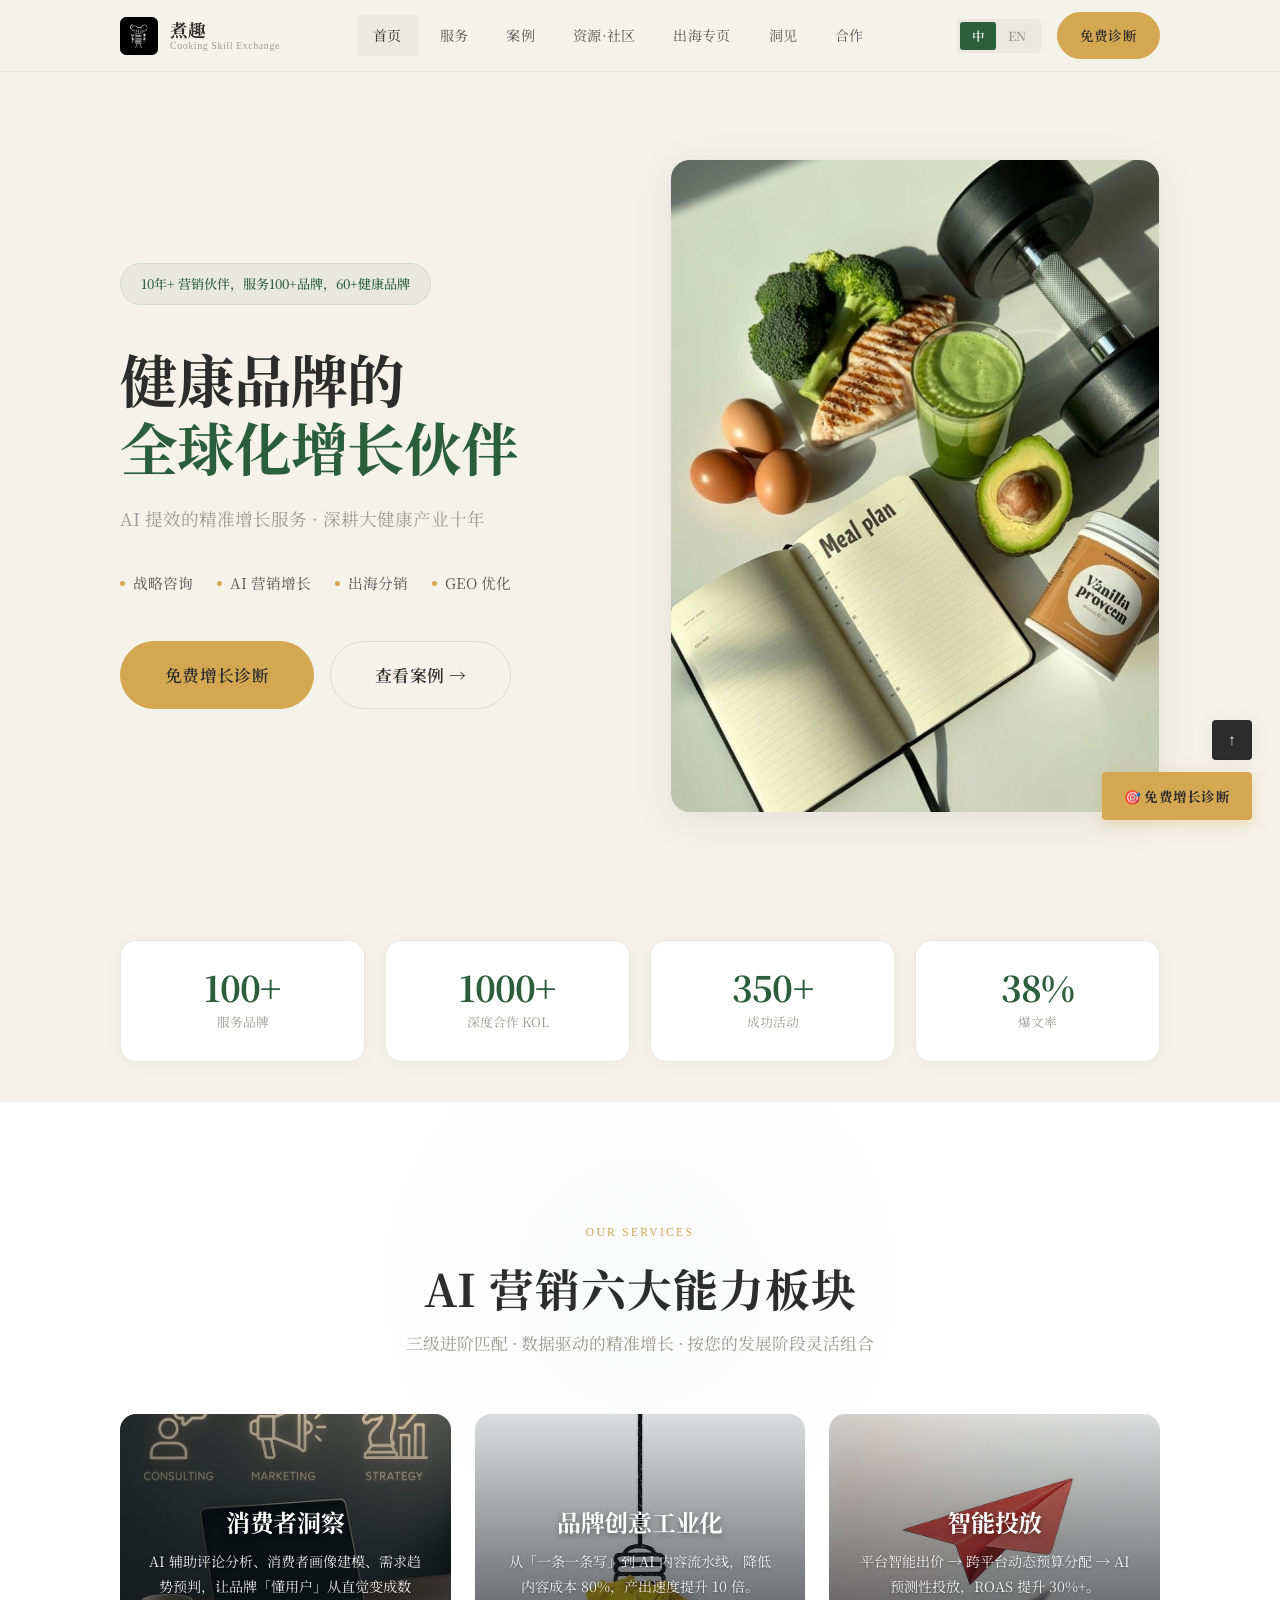
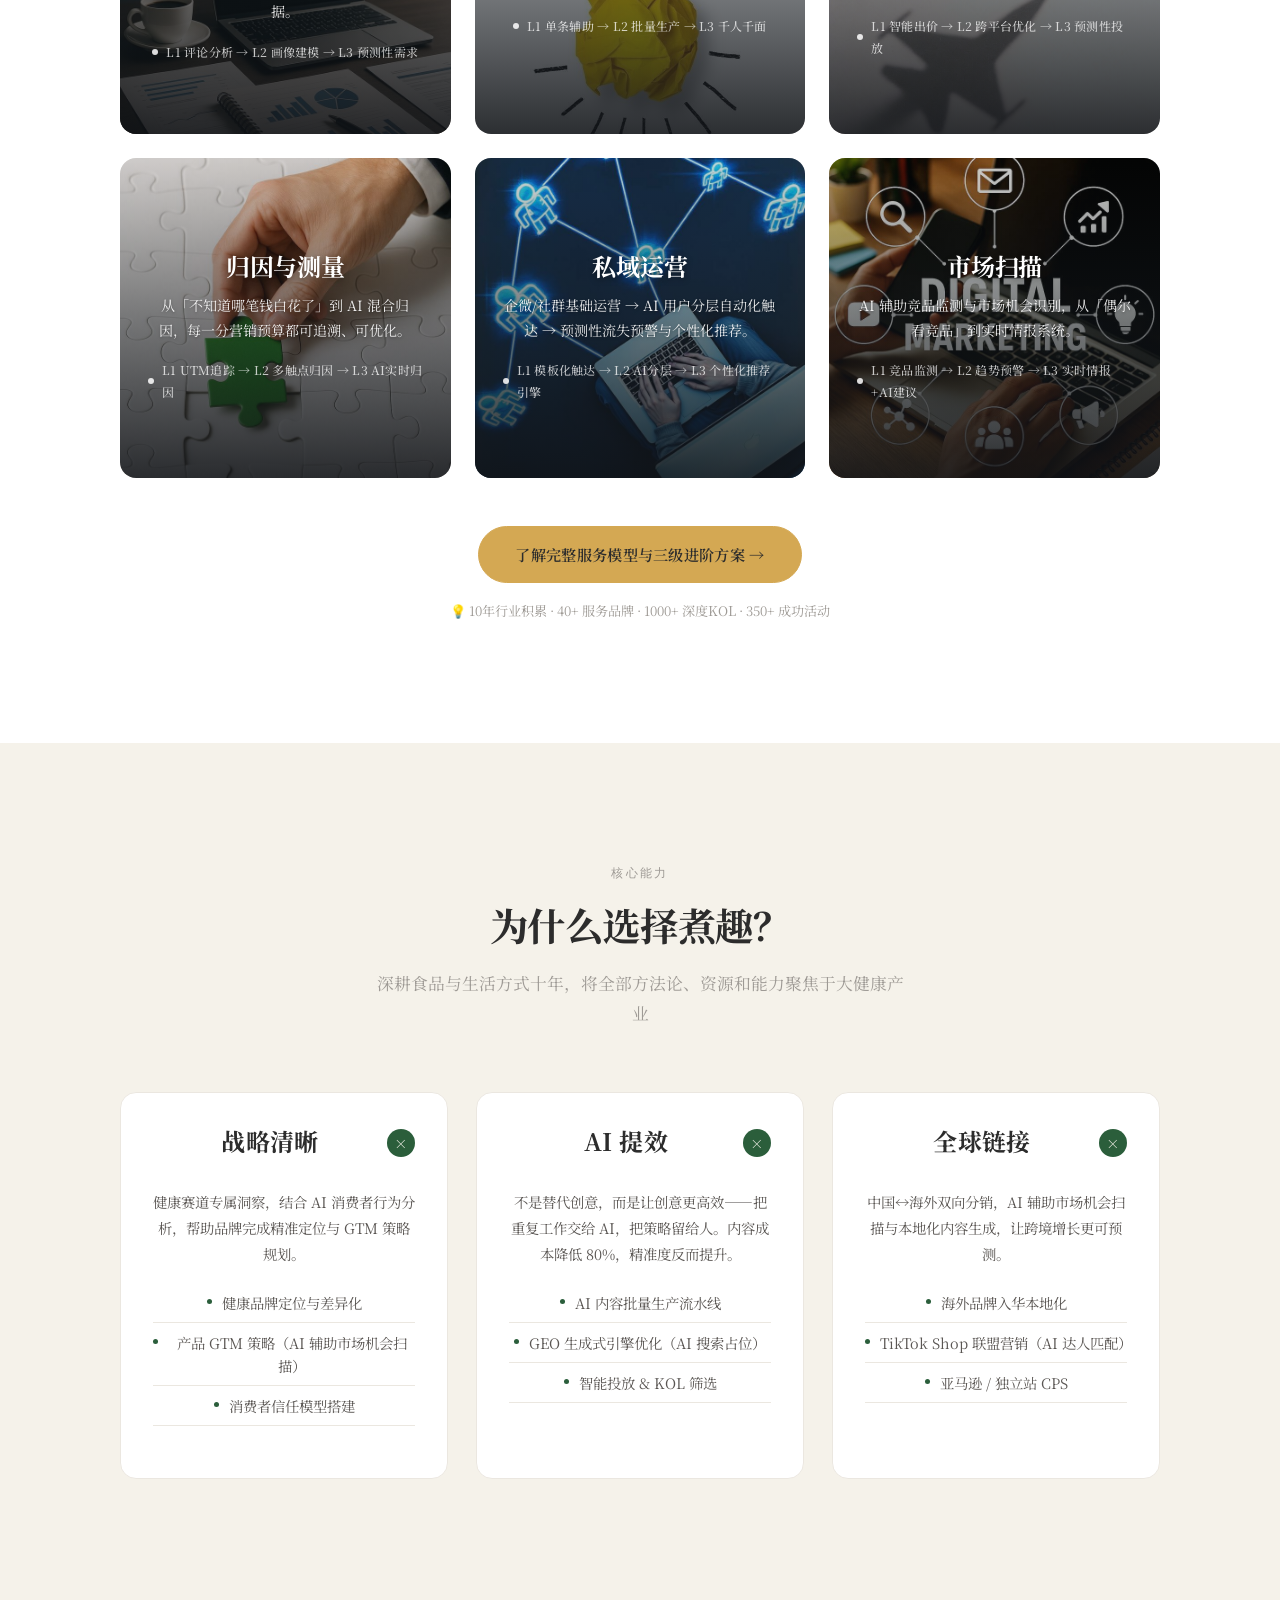
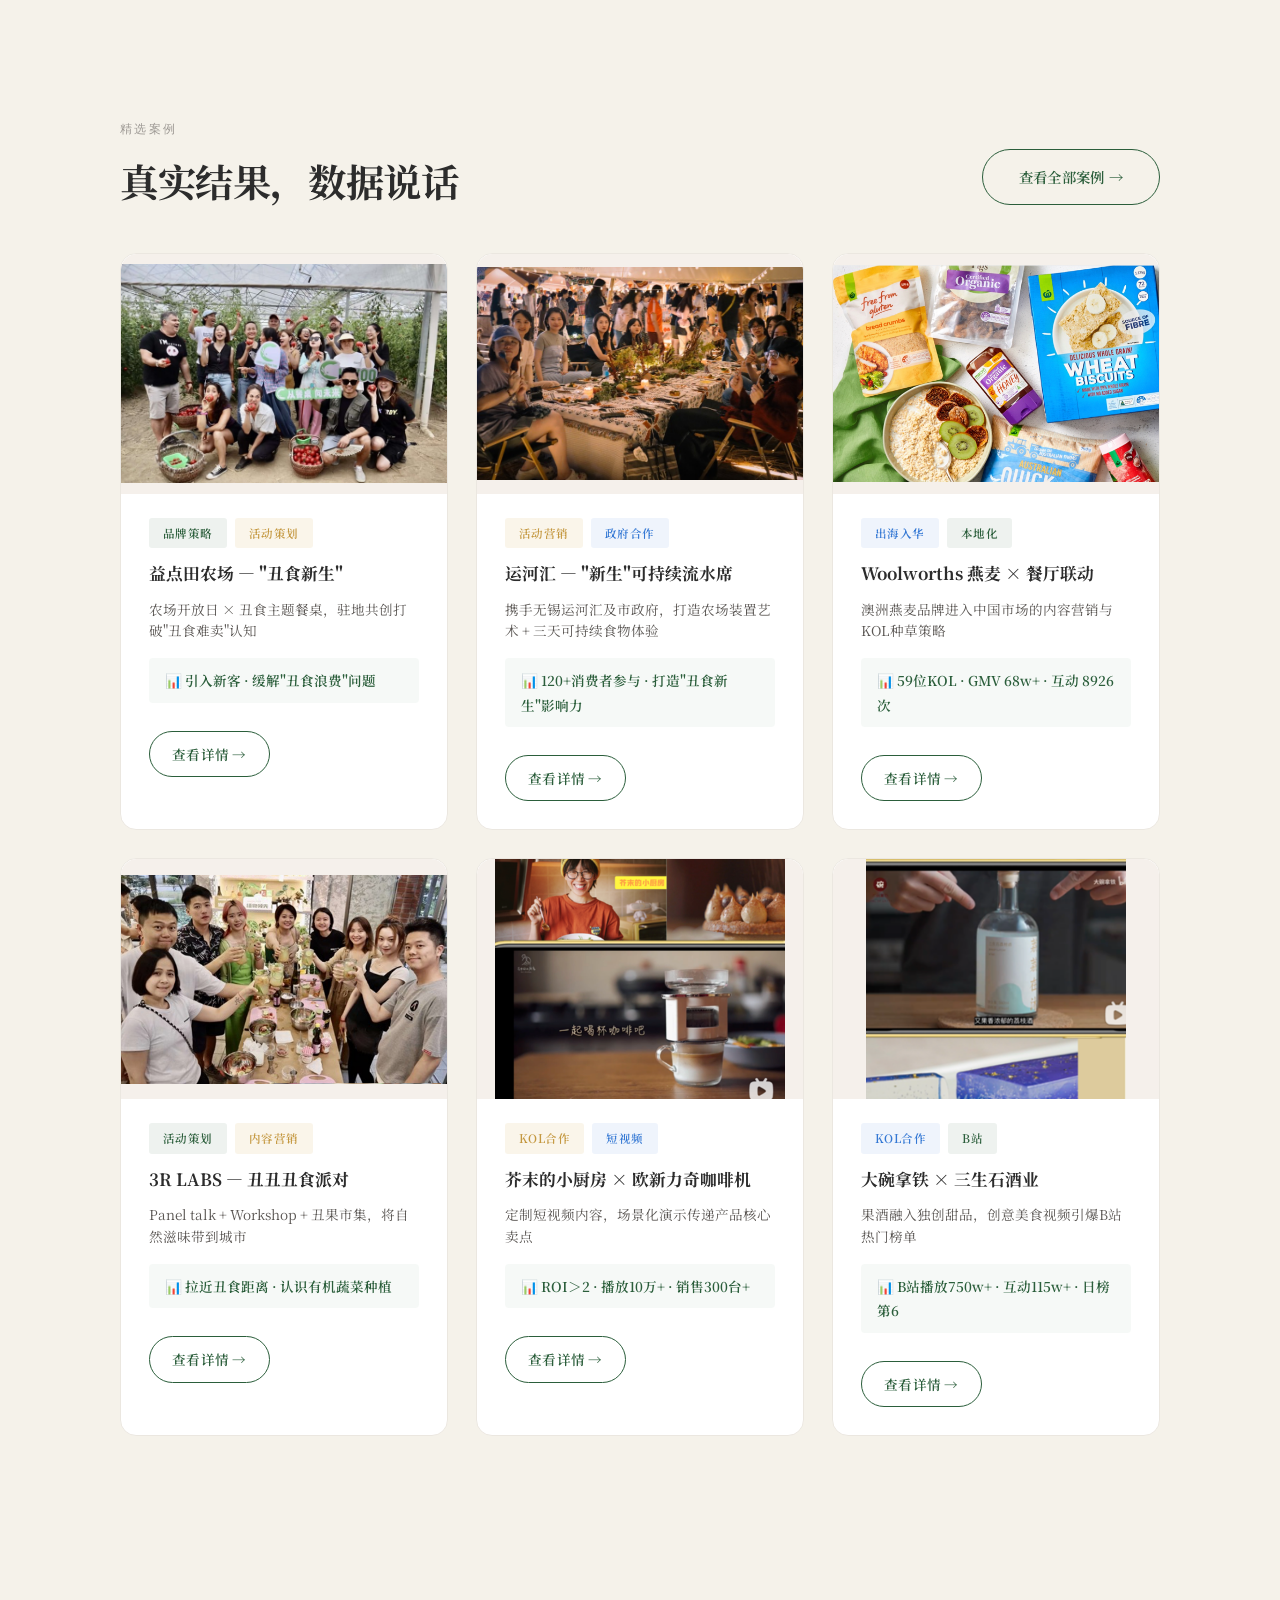
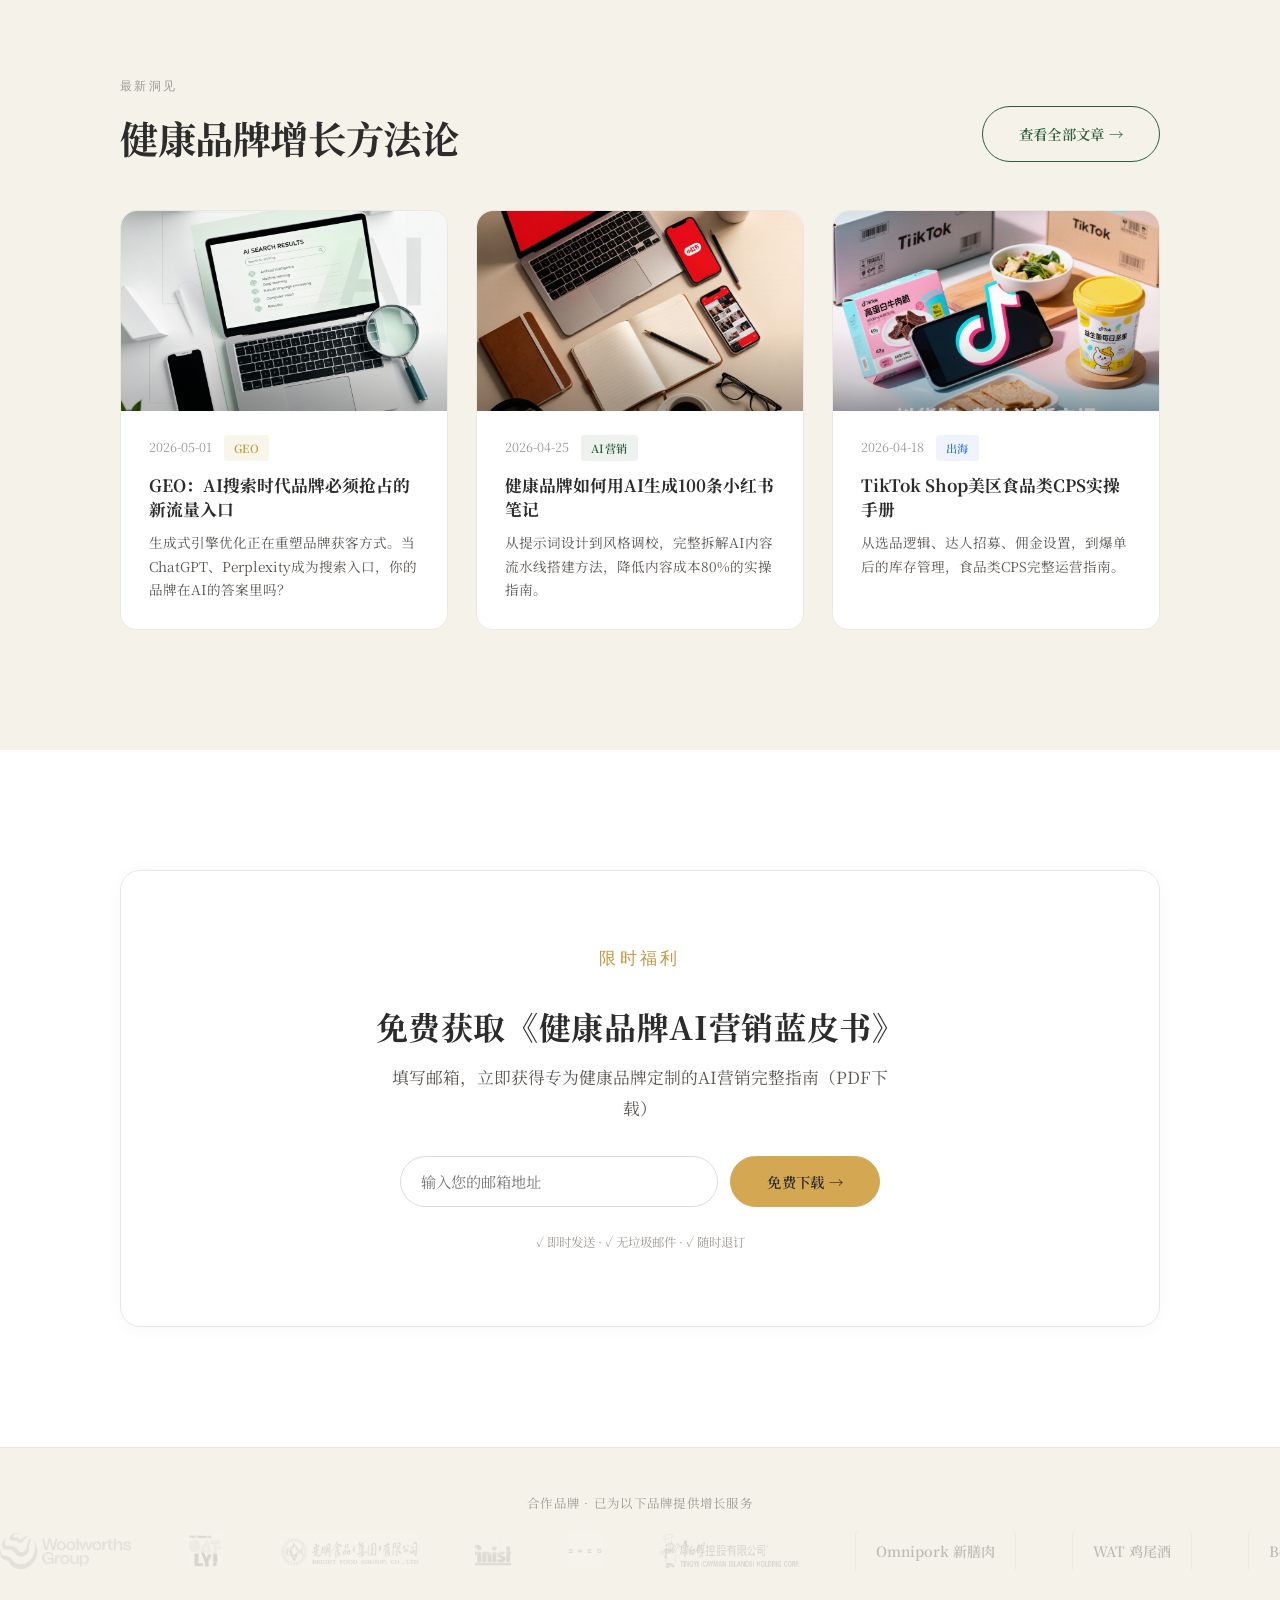
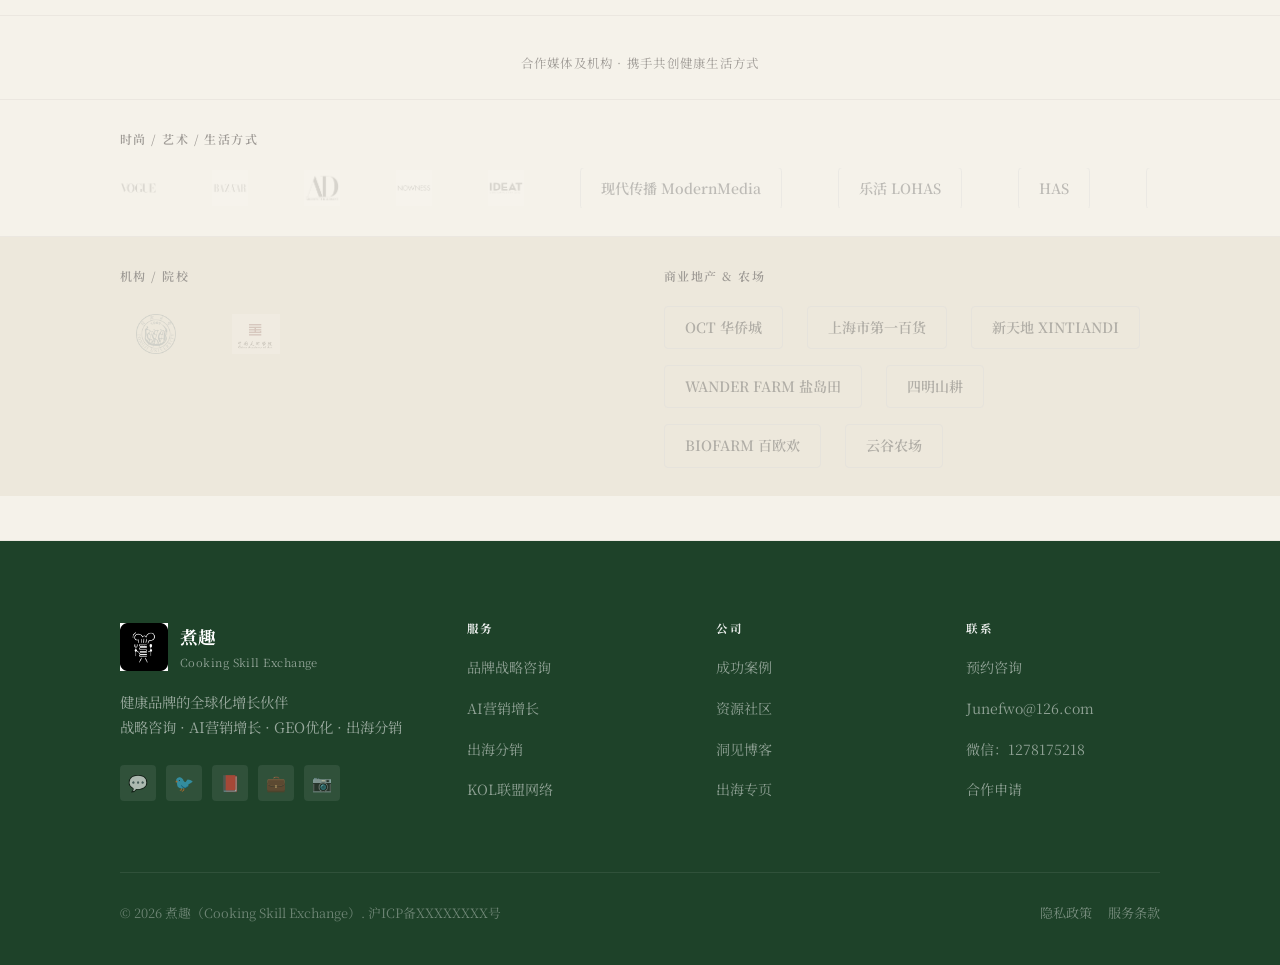
==== commit a6a8c9c4: "feat: 全站案例图片更新，23个案例全部替换为实拍图 - 所有案例图片从 emoji/渐变占位替换为真实活动照片 - 统一图片容器：aspect-ratio 4/3 + object-fit:co" ====
--- a/index.html
+++ b/index.html
@@ -10,7 +10,7 @@
   <meta property="og:title" content="煮趣 CSE | 健康品牌增长伙伴">
   <meta property="og:description" content="战略咨询 · AI营销 · 出海分销">
   <meta property="og:type" content="website">
-  <!-- Google Fonts — 衬线优雅体系 -->
+  <!-- Google Fonts -->
   <link rel="preconnect" href="https://fonts.googleapis.com">
   <link rel="preconnect" href="https://fonts.gstatic.com" crossorigin>
   <link href="https://fonts.googleapis.com/css2?family=Noto+Serif+SC:wght@400;600;700;900&family=Georgia&display=swap" rel="stylesheet">
@@ -24,7 +24,7 @@
     "name": "煮趣 Cooking Skill Exchange",
     "alternateName": "CSE",
     "description": "健康品牌的全球化增长伙伴",
-    "email": "hello@cookingskill.com",
+    "email": "Junefwo@126.com",
     "foundingDate": "2015",
     "address": { "@type": "PostalAddress", "addressLocality": "上海", "addressCountry": "CN" }
   }
@@ -38,7 +38,7 @@
 <nav class="navbar" id="navbar">
   <div class="navbar-inner">
     <a href="index.html" class="navbar-logo">
-      <div class="navbar-logo-icon">趣</div>
+      <img src="assets/images/logo-black.jpg" alt="CSE" class="navbar-logo-img">
       <div class="navbar-logo-text">
         <span class="navbar-logo-cn">煮趣</span>
         <span class="navbar-logo-en">Cooking Skill Exchange</span>
@@ -84,29 +84,43 @@
 </div>
 
 <!-- ===========================
-  Hero 区域 — Re.vert 居中大图风
-=========================== -->
-<section class="hero">
-  <div class="container">
-    <div class="hero-content animate-fadeInUp">
-      <div class="hero-badge">
-        <span>10年+ 营销伙伴，服务100+品牌，60+健康品牌</span>
-      </div>
-      <h1 class="hero-title">
-        健康品牌的<br>
-        <span>全球化增长伙伴</span>
-      </h1>
-      <p class="hero-subtitle">AI 提效的精准增长服务 · 深耕大健康产业十年</p>
-      <div class="hero-dividers">
-        <span>战略咨询</span>
-        <span>AI 营销增长</span>
-        <span>出海分销</span>
-        <span>GEO 优化</span>
-      </div>
-      <div class="hero-ctas">
-        <a href="pages/contact.html" class="btn btn-primary btn-lg">免费增长诊断</a>
-        <a href="pages/cases.html" class="btn btn-secondary btn-lg">查看案例 →</a>
-      </div>
+  Hero 区域 — 左文右图分栏布局
+=========================== -->
+<section class="hero-split">
+  <div class="container">
+    <div class="hero-split-inner">
+
+      <!-- 左侧：文案区 -->
+      <div class="hero-split-content animate-fadeInUp">
+        <div class="hero-badge">
+          <span>10年+ 营销伙伴，服务100+品牌，60+健康品牌</span>
+        </div>
+        <h1 class="hero-title">
+          健康品牌的<br>
+          <span>全球化增长伙伴</span>
+        </h1>
+        <p class="hero-subtitle">AI 提效的精准增长服务 · 深耕大健康产业十年</p>
+
+        <div class="hero-keywords">
+          <span class="hero-kw-item">战略咨询</span>
+          <span class="hero-kw-item">AI 营销增长</span>
+          <span class="hero-kw-item">出海分销</span>
+          <span class="hero-kw-item">GEO 优化</span>
+        </div>
+
+        <div class="hero-ctas">
+          <a href="pages/contact.html" class="btn btn-primary btn-lg">免费增长诊断</a>
+          <a href="pages/cases.html" class="btn btn-secondary btn-lg">查看案例 →</a>
+        </div>
+      </div>
+
+      <!-- 右侧：图片容器（干净矩形） -->
+      <div class="hero-split-visual">
+        <div class="hero-img-box"
+             style="background-image: url('images/hero-deco.jpg');">
+        </div>
+      </div>
+
     </div>
   </div>
 </section>
@@ -114,7 +128,7 @@
 <!-- ===========================
   信任数据条 — 白底圆角卡片
 =========================== -->
-<section class="section" style="padding-top:0;padding-bottom:60px;">
+<section class="section trust-section">
   <div class="container">
     <div class="trust-stats">
       <div class="trust-stat" data-animate>
@@ -138,26 +152,83 @@
 </section>
 
 <!-- ===========================
-  合作品牌 Logo墙
-=========================== -->
-<section style="padding:40px 0;overflow:hidden;border-bottom:1px solid var(--border-light);">
-  <div class="container" style="margin-bottom:16px;">
-    <p style="text-align:center;font-size:0.82rem;color:var(--muted);letter-spacing:0.1em;font-weight:400;">合作品牌 · 已为以下品牌提供增长服务</p>
-  </div>
-  <div style="overflow:hidden;">
-    <div class="logo-track" style="display:flex;gap:48px;align-items:center;padding:8px 0;">
-      <div class="logo-item"><div class="logo-text">Woolworths 澳洲超市</div></div>
-      <div class="logo-item"><div class="logo-text">Oatly 噢麦力</div></div>
-      <div class="logo-item"><div class="logo-text">Omnipork 新膳肉</div></div>
-      <div class="logo-item"><div class="logo-text">光明食品集团</div></div>
-      <div class="logo-item"><div class="logo-text">Finish 洗碗机</div></div>
-      <div class="logo-item"><div class="logo-text">美国汉斯品牌</div></div>
-      <div class="logo-item"><div class="logo-text">德国赛巴赫</div></div>
-      <div class="logo-item"><div class="logo-text">益点田农场</div></div>
-      <div class="logo-item"><div class="logo-text">WAT 鸡尾酒</div></div>
-      <div class="logo-item"><div class="logo-text">Smeg 意大利</div></div>
-      <div class="logo-item"><div class="logo-text">Best of British</div></div>
-      <div class="logo-item"><div class="logo-text">康师傅</div></div>
+  AI 营销六大能力板块（首页核心展示）
+=========================== -->
+<section class="section services-six-section">
+  <div class="container">
+    <div class="section-center" style="margin-bottom:56px;">
+      <p class="section-label" style="color:#D4A853;">Our Services</p>
+      <h2 style="font-size:clamp(1.8rem,3.5vw,2.8rem);">AI 营销六大能力板块</h2>
+      <p style="color:var(--muted);font-size:1.05rem;max-width:600px;margin:12px auto 0;line-height:1.8;">三级进阶匹配 · 数据驱动的精准增长 · 按您的发展阶段灵活组合</p>
+    </div>
+
+    <!-- 六大能力板块 — 3×2 网格 -->
+    <div class="six-capabilities-grid">
+
+      <!-- 板块 1: 消费者洞察 -->
+      <div class="capability-card" data-animate data-animate-delay="0" style="background-image:url('assets/images/cap-insight.jpg');">
+        <h3 class="cap-title">消费者洞察</h3>
+        <p class="cap-desc">AI 辅助评论分析、消费者画像建模、需求趋势预判，让品牌「懂用户」从直觉变成数据。</p>
+        <div class="cap-tier">
+          <span class="tier-dot"></span>L1 评论分析 → L2 画像建模 → L3 预测性需求
+        </div>
+      </div>
+
+      <!-- 板块 2: 品牌创意工业化 -->
+      <div class="capability-card" data-animate data-animate-delay="100" style="background-image:url('assets/images/cap-creative.jpg');">
+        <h3 class="cap-title">品牌创意工业化</h3>
+        <p class="cap-desc">从「一条一条写」到 AI 内容流水线，降低内容成本 80%，产出速度提升 10 倍。</p>
+        <div class="cap-tier">
+          <span class="tier-dot"></span>L1 单条辅助 → L2 批量生产 → L3 千人千面
+        </div>
+      </div>
+
+      <!-- 板块 3: 智能投放 -->
+      <div class="capability-card" data-animate data-animate-delay="200" style="background-image:url('assets/images/cap-advertising.jpg');">
+        <h3 class="cap-title">智能投放</h3>
+        <p class="cap-desc">平台智能出价 → 跨平台动态预算分配 → AI 预测性投放，ROAS 提升 30%+。</p>
+        <div class="cap-tier">
+          <span class="tier-dot"></span>L1 智能出价 → L2 跨平台优化 → L3 预测性投放
+        </div>
+      </div>
+
+      <!-- 板块 4: 归因与测量 -->
+      <div class="capability-card" data-animate data-animate-delay="300" style="background-image:url('assets/images/cap-attribution.jpg');">
+        <h3 class="cap-title">归因与测量</h3>
+        <p class="cap-desc">从「不知道哪笔钱白花了」到 AI 混合归因，每一分营销预算都可追溯、可优化。</p>
+        <div class="cap-tier">
+          <span class="tier-dot"></span>L1 UTM追踪 → L2 多触点归因 → L3 AI实时归因
+        </div>
+      </div>
+
+      <!-- 板块 5: 私域运营 -->
+      <div class="capability-card" data-animate data-animate-delay="400" style="background-image:url('assets/images/cap-private.jpg');">
+        <h3 class="cap-title">私域运营</h3>
+        <p class="cap-desc">企微/社群基础运营 → AI 用户分层自动化触达 → 预测性流失预警与个性化推荐。</p>
+        <div class="cap-tier">
+          <span class="tier-dot"></span>L1 模板化触达 → L2 AI分层 → L3 个性化推荐引擎
+        </div>
+      </div>
+
+      <!-- 板块 6: 市场扫描 -->
+      <div class="capability-card" data-animate data-animate-delay="500" style="background-image:url('assets/images/cap-scanning.jpg');">
+        <h3 class="cap-title">市场扫描</h3>
+        <p class="cap-desc">AI 辅助竞品监测与市场机会识别，从「偶尔看竞品」到实时情报系统。</p>
+        <div class="cap-tier">
+          <span class="tier-dot"></span>L1 竞品监测 → L2 趋势预警 → L3 实时情报+AI建议
+        </div>
+      </div>
+
+    </div><!-- /six-capabilities-grid -->
+
+    <!-- 底部 CTA -->
+    <div style="text-align:center;margin-top:48px;" data-animate>
+      <a href="pages/services.html" class="btn btn-primary" style="padding:14px 36px;font-size:0.95rem;">
+        了解完整服务模型与三级进阶方案 →
+      </a>
+      <p style="margin-top:16px;font-size:0.82rem;color:var(--muted);">
+        💡 10年行业积累 · 40+ 服务品牌 · 1000+ 深度KOL · 350+ 成功活动
+      </p>
     </div>
   </div>
 </section>
@@ -167,7 +238,7 @@
 =========================== -->
 <section class="section">
   <div class="container">
-    <div class="section-center" style="margin-bottom:60px;">
+    <div class="section-center" style="margin-bottom:64px;">
       <p class="section-label">核心能力</p>
       <h2 class="section-title">为什么选择煮趣？</h2>
       <p class="section-subtitle">深耕食品与生活方式十年，将全部方法论、资源和能力聚焦于大健康产业</p>
@@ -176,11 +247,8 @@
     <div class="grid-3">
       <div class="service-card" data-animate data-animate-delay="0">
         <div class="service-card-header">
-          <div class="service-icon" style="background:rgba(43,94,59,0.08);color:var(--green);">🎯</div>
-          <div>
-            <h3 style="font-size:1.15rem;margin-bottom:4px;">战略清晰</h3>
-          </div>
-          <div class="service-card-expand">+</div>
+          <h3 class="service-card-title">战略清晰</h3>
+          <div class="service-card-expand">×</div>
         </div>
         <div class="service-card-body">
           <p style="font-size:0.9rem;line-height:1.8;color:var(--deep-light);margin-bottom:16px;">健康赛道专属洞察，结合 AI 消费者行为分析，帮助品牌完成精准定位与 GTM 策略规划。</p>
@@ -194,29 +262,23 @@
 
       <div class="service-card" data-animate data-animate-delay="150">
         <div class="service-card-header">
-          <div class="service-icon" style="background:rgba(212,168,83,0.1);color:var(--accent-yellow-hover);">🤖</div>
-          <div>
-            <h3 style="font-size:1.15rem;margin-bottom:4px;">AI 提效</h3>
-          </div>
-          <div class="service-card-expand">+</div>
+          <h3 class="service-card-title">AI 提效</h3>
+          <div class="service-card-expand">×</div>
         </div>
         <div class="service-card-body">
           <p style="font-size:0.9rem;line-height:1.8;color:var(--deep-light);margin-bottom:16px;">不是替代创意，而是让创意更高效——把重复工作交给 AI，把策略留给人。内容成本降低 80%，精准度反而提升。</p>
           <ul>
             <li>AI 内容批量生产流水线</li>
             <li>GEO 生成式引擎优化（AI 搜索占位）</li>
-            <li>智能投放 & KOL 筛选</li>
+            <li>智能投放 &amp; KOL 筛选</li>
           </ul>
         </div>
       </div>
 
       <div class="service-card" data-animate data-animate-delay="300">
         <div class="service-card-header">
-          <div class="service-icon" style="background:rgba(52,120,212,0.08);color:#3478d4;">🌐</div>
-          <div>
-            <h3 style="font-size:1.15rem;margin-bottom:4px;">全球链接</h3>
-          </div>
-          <div class="service-card-expand">+</div>
+          <h3 class="service-card-title">全球链接</h3>
+          <div class="service-card-expand">×</div>
         </div>
         <div class="service-card-body">
           <p style="font-size:0.9rem;line-height:1.8;color:var(--deep-light);margin-bottom:16px;">中国↔海外双向分销，AI 辅助市场机会扫描与本地化内容生成，让跨境增长更可预测。</p>
@@ -234,9 +296,9 @@
 <!-- ===========================
   精选案例轮播
 =========================== -->
-<section class="section">
-  <div class="container">
-    <div style="display:flex;align-items:flex-end;justify-content:space-between;margin-bottom:48px;flex-wrap:wrap;gap:16px;">
+<section class="section cases-section">
+  <div class="container">
+    <div class="section-header-row">
       <div>
         <p class="section-label">精选案例</p>
         <h2 class="section-title" style="margin-bottom:0;">真实结果，数据说话</h2>
@@ -244,152 +306,106 @@
       <a href="pages/cases.html" class="btn btn-outline-green">查看全部案例 →</a>
     </div>
 
-    <div class="cases-carousel" style="overflow:hidden;">
-      <div class="carousel-track" style="display:flex;gap:24px;">
-
-        <div class="carousel-item" style="flex:0 0 calc(33.333% - 20px);min-width:280px;">
-          <div class="case-card">
-            <div class="case-card-img-placeholder">🌾</div>
-            <div class="case-card-body">
-              <div class="case-card-tags" style="margin-bottom:10px;">
-                <span class="tag tag-green">品牌策略</span>
-                <span class="tag tag-yellow">内容种草</span>
-              </div>
-              <div class="case-card-title">益点田农场 — "丑食新生"</div>
-              <div class="case-card-challenge">帮助非标农产品品牌重塑价值叙事，打破"丑食难卖"固有认知</div>
-              <div class="case-card-result">📊 曝光量提升 320% · 复购率 +45%</div>
-              <a href="pages/cases.html" class="btn btn-outline-green btn-sm" style="margin-top:12px;">查看详情 →</a>
-            </div>
-          </div>
-        </div>
-
-        <div class="carousel-item" style="flex:0 0 calc(33.333% - 20px);min-width:280px;">
-          <div class="case-card">
-            <div class="case-card-img-placeholder">🥤</div>
-            <div class="case-card-body">
-              <div class="case-card-tags" style="margin-bottom:10px;">
-                <span class="tag tag-yellow">AI营销</span>
-                <span class="tag tag-blue">小红书</span>
-              </div>
-              <div class="case-card-title">健康饮品小红书冷启动</div>
-              <div class="case-card-challenge">0粉丝账号从零到百万流量的小红书内容冷启动策略</div>
-              <div class="case-card-result">📊 GMV 95.2w+ · 爆文率 12.8%</div>
-              <a href="pages/cases.html" class="btn btn-outline-green btn-sm" style="margin-top:12px;">查看详情 →</a>
-            </div>
-          </div>
-        </div>
-
-        <div class="carousel-item" style="flex:0 0 calc(33.333% - 20px);min-width:280px;">
-          <div class="case-card">
-            <div class="case-card-img-placeholder">🌾</div>
-            <div class="case-card-body">
-              <div class="case-card-tags" style="margin-bottom:10px;">
-                <span class="tag tag-blue">出海入华</span>
-                <span class="tag tag-green">本地化</span>
-              </div>
-              <div class="case-card-title">Woolworths 燕麦 × 餐厅联动</div>
-              <div class="case-card-challenge">澳洲燕麦品牌进入中国市场的内容营销与KOL种草策略</div>
-              <div class="case-card-result">📊 59位KOL · GMV 68w+ · 互动 8926次</div>
-              <a href="pages/cases.html" class="btn btn-outline-green btn-sm" style="margin-top:12px;">查看详情 →</a>
-            </div>
-          </div>
-        </div>
-
-        <div class="carousel-item" style="flex:0 0 calc(33.333% - 20px);min-width:280px;">
-          <div class="case-card">
-            <div class="case-card-img-placeholder">🌿</div>
-            <div class="case-card-body">
-              <div class="case-card-tags" style="margin-bottom:10px;">
-                <span class="tag tag-green">植物肉</span>
-                <span class="tag tag-green">活动策划</span>
-              </div>
-              <div class="case-card-title">Omnipork 品牌发布厨师秀</div>
-              <div class="case-card-challenge">全球领先植物肉品牌进入中国市场的品牌发布与厨师创作</div>
-              <div class="case-card-result">📊 媒体覆盖 30+ · 品牌认知度大幅提升</div>
-              <a href="pages/cases.html" class="btn btn-outline-green btn-sm" style="margin-top:12px;">查看详情 →</a>
-            </div>
-          </div>
-        </div>
-
-        <div class="carousel-item" style="flex:0 0 calc(33.333% - 20px);min-width:280px;">
-          <div class="case-card">
-            <div class="case-card-img-placeholder">🍷</div>
-            <div class="case-card-body">
-              <div class="case-card-tags" style="margin-bottom:10px;">
-                <span class="tag tag-yellow">KOL营销</span>
-                <span class="tag tag-green">线下活动</span>
-              </div>
-              <div class="case-card-title">Oatly 燕麦奶 × 五大酒吧联动</div>
-              <div class="case-card-challenge">将燕麦奶打入上海精酿鸡尾酒市场，开创跨界营销新玩法</div>
-              <div class="case-card-result">📊 总曝光 50000+ · 圣诞特调吸引 10000+ 试饮</div>
-              <a href="pages/cases.html" class="btn btn-outline-green btn-sm" style="margin-top:12px;">查看详情 →</a>
-            </div>
-          </div>
-        </div>
-
-      </div>
-
-      <!-- 轮播控制 -->
-      <div class="carousel-controls" style="margin-top:32px;">
-        <button class="carousel-btn carousel-prev">←</button>
-        <div class="carousel-dots"></div>
-        <button class="carousel-btn carousel-next">→</button>
-      </div>
-    </div>
-  </div>
-</section>
-
-<!-- ===========================
-  服务概览 — 淡雅米白风
-  =========================== -->
-<section class="section">
-  <div class="container">
-    <div class="section-center" style="margin-bottom:56px;">
-      <p class="section-label">三大核心服务</p>
-      <h2 style="font-size:clamp(1.8rem,3vw,2.6rem);">从品牌定位到全球增长</h2>
-      <p style="color:var(--muted);font-size:1.05rem;max-width:560px;margin:12px auto 0;line-height:1.8;">所有服务均可线上交付，根据您的发展阶段和预算灵活组合</p>
-    </div>
-
-    <div class="grid-3" style="gap:36px;">
-      <div class="service-card" data-animate data-animate-delay="0">
-        <div class="service-card-header">
-          <div class="service-icon" style="color:var(--green);">📋</div>
-          <div>
-            <h3 style="font-size:1.1rem;margin-bottom:4px;">品牌战略咨询</h3>
-          </div>
-          <div class="service-card-expand">+</div>
-        </div>
-        <div class="service-card-body">
-          <p style="font-size:0.9rem;line-height:1.8;color:var(--deep-light);">健康品牌定位 · 差异化竞争策略 · GTM规划 · 品牌故事构建</p>
-          <a href="pages/services.html" style="color:var(--green);font-size:0.85rem;font-weight:600;">了解详情 →</a>
-        </div>
-      </div>
-
-      <div class="service-card" data-animate data-animate-delay="150">
-        <div class="service-card-header">
-          <div class="service-icon" style="color:var(--accent-yellow-hover);">🤖</div>
-          <div>
-            <h3 style="font-size:1.1rem;margin-bottom:4px;">AI 营销增长</h3>
-          </div>
-          <div class="service-card-expand">+</div>
-        </div>
-        <div class="service-card-body">
-          <p style="font-size:0.9rem;line-height:1.8;color:var(--deep-light);">AI内容流水线 · GEO优化 · 智能投放 · KOL筛选追踪</p>
-          <a href="pages/services.html" style="color:var(--green);font-size:0.85rem;font-weight:600;">了解详情 →</a>
-        </div>
-      </div>
-
-      <div class="service-card" data-animate data-animate-delay="300">
-        <div class="service-card-header">
-          <div class="service-icon" style="color:#3478d4;">🌐</div>
-          <div>
-            <h3 style="font-size:1.1rem;margin-bottom:4px;">出海与跨境分销</h3>
-          </div>
-          <div class="service-card-expand">+</div>
-        </div>
-        <div class="service-card-body">
-          <p style="font-size:0.9rem;line-height:1.8;color:var(--deep-light);">海外品牌入华 · 中国品牌出海 · TikTok · 亚马逊CPS</p>
-          <a href="pages/global.html" style="color:var(--green);font-size:0.85rem;font-weight:600;">了解详情 →</a>
+    <div class="cases-grid">
+      <!-- 案例卡片 1: 益点田农场 -->
+      <div class="case-card" data-animate data-animate-delay="0">
+        <div class="case-card-visual" style="background:#f5f0eb;padding:0;overflow:hidden;">
+          <img src="images/case-yidian-new-01.png" alt="益点田农场" style="width:100%;height:100%;object-fit:contain;display:block;">
+        </div>
+        <div class="case-card-body">
+          <div class="case-card-tags" style="margin-bottom:10px;">
+            <span class="tag tag-green">品牌策略</span>
+            <span class="tag tag-yellow">活动策划</span>
+          </div>
+          <div class="case-card-title">益点田农场 — "丑食新生"</div>
+          <div class="case-card-challenge">农场开放日 × 丑食主题餐桌，驻地共创打破"丑食难卖"认知</div>
+          <div class="case-card-result">📊 引入新客 · 缓解"丑食浪费"问题</div>
+          <a href="pages/cases.html" class="btn btn-outline-green btn-sm" style="margin-top:12px;">查看详情 →</a>
+        </div>
+      </div>
+
+      <!-- 案例卡片 2: 运河汇可持续流水席 -->
+      <div class="case-card" data-animate data-animate-delay="150">
+        <div class="case-card-visual" style="background:#f5f0eb;padding:0;overflow:hidden;">
+          <img src="images/case-yunhe-new-01.png" alt="运河汇可持续流水席" style="width:100%;height:100%;object-fit:contain;display:block;">
+        </div>
+        <div class="case-card-body">
+          <div class="case-card-tags" style="margin-bottom:10px;">
+            <span class="tag tag-yellow">活动营销</span>
+            <span class="tag tag-blue">政府合作</span>
+          </div>
+          <div class="case-card-title">运河汇 — "新生"可持续流水席</div>
+          <div class="case-card-challenge">携手无锡运河汇及市政府，打造农场装置艺术 + 三天可持续食物体验</div>
+          <div class="case-card-result">📊 120+消费者参与 · 打造"丑食新生"影响力</div>
+          <a href="pages/cases.html" class="btn btn-outline-green btn-sm" style="margin-top:12px;">查看详情 →</a>
+        </div>
+      </div>
+
+      <!-- 案例卡片 3: Woolworths 燕麦 -->
+      <div class="case-card" data-animate data-animate-delay="300">
+        <div class="case-card-visual" style="background:#f5f0eb;padding:0;overflow:hidden;">
+          <img src="images/case-woolworths-01.png" alt="Woolworths燕麦餐厅联动" style="width:100%;height:100%;object-fit:contain;display:block;">
+        </div>
+        <div class="case-card-body">
+          <div class="case-card-tags" style="margin-bottom:10px;">
+            <span class="tag tag-blue">出海入华</span>
+            <span class="tag tag-green">本地化</span>
+          </div>
+          <div class="case-card-title">Woolworths 燕麦 × 餐厅联动</div>
+          <div class="case-card-challenge">澳洲燕麦品牌进入中国市场的内容营销与KOL种草策略</div>
+          <div class="case-card-result">📊 59位KOL · GMV 68w+ · 互动 8926次</div>
+          <a href="pages/cases.html" class="btn btn-outline-green btn-sm" style="margin-top:12px;">查看详情 →</a>
+        </div>
+      </div>
+
+      <!-- 案例卡片 4: 3R LABS 丑食派对 -->
+      <div class="case-card" data-animate data-animate-delay="0">
+        <div class="case-card-visual" style="background:#f5f0eb;padding:0;overflow:hidden;">
+          <img src="images/case-uglyfood-new-01.png" alt="3R LABS丑食派对" style="width:100%;height:100%;object-fit:contain;display:block;">
+        </div>
+        <div class="case-card-body">
+          <div class="case-card-tags" style="margin-bottom:10px;">
+            <span class="tag tag-green">活动策划</span>
+            <span class="tag tag-yellow">内容营销</span>
+          </div>
+          <div class="case-card-title">3R LABS — 丑丑丑食派对</div>
+          <div class="case-card-challenge">Panel talk + Workshop + 丑果市集，将自然滋味带到城市</div>
+          <div class="case-card-result">📊 拉近丑食距离 · 认识有机蔬菜种植</div>
+          <a href="pages/cases.html" class="btn btn-outline-green btn-sm" style="margin-top:12px;">查看详情 →</a>
+        </div>
+      </div>
+
+      <!-- 案例卡片 5: KOL × 咖啡机短视频 -->
+      <div class="case-card" data-animate data-animate-delay="150">
+        <div class="case-card-visual" style="background:#f5f0eb;padding:0;overflow:hidden;">
+          <img src="images/case-jiewei-new-01.png" alt="芥末的小厨房×欧新力奇咖啡机" style="width:100%;height:100%;object-fit:contain;display:block;">
+        </div>
+        <div class="case-card-body">
+          <div class="case-card-tags" style="margin-bottom:10px;">
+            <span class="tag tag-yellow">KOL合作</span>
+            <span class="tag tag-blue">短视频</span>
+          </div>
+          <div class="case-card-title">芥末的小厨房 × 欧新力奇咖啡机</div>
+          <div class="case-card-challenge">定制短视频内容，场景化演示传递产品核心卖点</div>
+          <div class="case-card-result">📊 ROI＞2 · 播放10万+ · 销售300台+</div>
+          <a href="pages/cases.html" class="btn btn-outline-green btn-sm" style="margin-top:12px;">查看详情 →</a>
+        </div>
+      </div>
+
+      <!-- 案例卡片 6: B站UP主 × 果酒创意视频 -->
+      <div class="case-card" data-animate data-animate-delay="300">
+        <div class="case-card-visual" style="background:#f5f0eb;padding:0;overflow:hidden;">
+          <img src="images/case-sanshengshi-new-01.png" alt="大碗拿铁×三生石酒业" style="width:100%;height:100%;object-fit:contain;display:block;">
+        </div>
+        <div class="case-card-body">
+          <div class="case-card-tags" style="margin-bottom:10px;">
+            <span class="tag tag-blue">KOL合作</span>
+            <span class="tag tag-green">B站</span>
+          </div>
+          <div class="case-card-title">大碗拿铁 × 三生石酒业</div>
+          <div class="case-card-challenge">果酒融入独创甜品，创意美食视频引爆B站热门榜单</div>
+          <div class="case-card-result">📊 B站播放750w+ · 互动115w+ · 日榜第6</div>
+          <a href="pages/cases.html" class="btn btn-outline-green btn-sm" style="margin-top:12px;">查看详情 →</a>
         </div>
       </div>
     </div>
@@ -398,10 +414,10 @@
 
 <!-- ===========================
   最新洞见
-  =========================== -->
-<section class="section">
-  <div class="container">
-    <div style="display:flex;align-items:flex-end;justify-content:space-between;margin-bottom:52px;flex-wrap:wrap;gap:16px;">
+=========================== -->
+<section class="section insights-section">
+  <div class="container">
+    <div class="section-header-row">
       <div>
         <p class="section-label">最新洞见</p>
         <h2 class="section-title" style="margin-bottom:0;">健康品牌增长方法论</h2>
@@ -409,11 +425,9 @@
       <a href="pages/insights.html" class="btn btn-outline-green">查看全部文章 →</a>
     </div>
 
-    <div class="grid-3">
+    <div class="grid-3 insights-grid">
       <div class="blog-card" data-animate data-animate-delay="0">
-        <div class="blog-card-img" style="background:var(--cream-dark);">
-          <span style="font-size:2.5rem;">🔍</span>
-        </div>
+        <div class="blog-card-visual" style="background-image:url('assets/images/insight-geo.png');"></div>
         <div class="blog-card-body">
           <div class="blog-card-meta">
             <span>2026-05-01</span>
@@ -425,9 +439,7 @@
       </div>
 
       <div class="blog-card" data-animate data-animate-delay="150">
-        <div class="blog-card-img" style="background:var(--cream-dark);">
-          <span style="font-size:2.5rem;">📝</span>
-        </div>
+        <div class="blog-card-visual" style="background-image:url('assets/images/insight-xiaohongshu-ai.png');"></div>
         <div class="blog-card-body">
           <div class="blog-card-meta">
             <span>2026-04-25</span>
@@ -439,9 +451,7 @@
       </div>
 
       <div class="blog-card" data-animate data-animate-delay="300">
-        <div class="blog-card-img" style="background:var(--cream-dark);">
-          <span style="font-size:2.5rem;">🛒</span>
-        </div>
+        <div class="blog-card-visual" style="background-image:url('assets/images/insight-tiktok.png');"></div>
         <div class="blog-card-body">
           <div class="blog-card-meta">
             <span>2026-04-18</span>
@@ -456,9 +466,9 @@
 </section>
 
 <!-- ===========================
-  底部大CTA — 淡雅风
-  =========================== -->
-<section class="section">
+  底部大CTA
+=========================== -->
+<section class="section cta-section">
   <div class="container">
     <div class="highlight-box">
       <p class="section-label" style="color:var(--accent-yellow-hover);">限时福利</p>
@@ -478,6 +488,106 @@
 </section>
 
 <!-- ===========================
+  合作品牌 Logo墙
+=========================== -->
+<section class="logo-wall-section">
+  <div class="container">
+    <p class="logo-wall-title">合作品牌 · 已为以下品牌提供增长服务</p>
+  </div>
+  <div class="logo-scroll-wrap">
+    <div class="logo-track">
+      <!-- 有Logo图片的品牌 -->
+      <div class="logo-item"><img src="images/logos/woolworths2.png" alt="Woolworths" class="logo-img"></div>
+      <div class="logo-item"><img src="images/logos/oatly.png" alt="Oatly" class="logo-img"></div>
+      <div class="logo-item"><img src="images/logos/brightfood.png" alt="光明食品集团" class="logo-img"></div>
+      <div class="logo-item"><img src="images/logos/finish.png" alt="Finish" class="logo-img"></div>
+      <div class="logo-item"><img src="images/logos/smeg.png" alt="Smeg" class="logo-img"></div>
+      <div class="logo-item"><img src="images/logos/masterkong.png" alt="康师傅" class="logo-img"></div>
+      <!-- 暂无Logo的品牌 -->
+      <div class="logo-item"><div class="logo-text">Omnipork 新膳肉</div></div>
+      <div class="logo-item"><div class="logo-text">WAT 鸡尾酒</div></div>
+      <div class="logo-item"><div class="logo-text">Best of British</div></div>
+    </div>
+  </div>
+</section>
+
+<!-- ===========================
+  合作媒体及机构
+=========================== -->
+<section class="media-partners-section">
+  <div class="container">
+    <p class="media-partners-title">合作媒体及机构 · 携手共创健康生活方式</p>
+  </div>
+
+  <!-- 类别 A: 时尚/艺术/生活方式媒体 -->
+  <div class="media-category-block">
+    <div class="container">
+      <p class="media-cat-label">时尚 / 艺术 / 生活方式</p>
+      <div class="logo-scroll-wrap">
+        <div class="logo-track logo-track-slow">
+          <!-- 有Logo图片 -->
+          <div class="logo-item"><img src="images/logos/vogue.png" alt="VOGUE" class="logo-img"></div>
+          <div class="logo-item"><img src="images/logos/bazaar.png" alt="BAZAAR 时尚芭莎" class="logo-img"></div>
+          <div class="logo-item"><img src="images/logos/ad.png" alt="安邸AD" class="logo-img"></div>
+          <div class="logo-item"><img src="images/logos/nowness.png" alt="NOWNESS" class="logo-img"></div>
+          <div class="logo-item"><img src="images/logos/ideat.png" alt="IDEAT 理想家" class="logo-img"></div>
+          <!-- 文字占位 -->
+          <div class="logo-item"><div class="logo-text">现代传播 ModernMedia</div></div>
+          <div class="logo-item"><div class="logo-text">乐活 LOHAS</div></div>
+          <div class="logo-item"><div class="logo-text">HAS</div></div>
+          <div class="logo-item"><div class="logo-text">yeah yeah yeah</div></div>
+          <div class="logo-item"><div class="logo-text">Green 商业周刊</div></div>
+          <div class="logo-item"><div class="logo-text">周末画报</div></div>
+          <div class="logo-item"><div class="logo-text">橄榄画报</div></div>
+          <div class="logo-item"><div class="logo-text">界面新闻</div></div>
+          <!-- 重复一份用于无缝滚动 -->
+          <div class="logo-item"><img src="images/logos/vogue.png" alt="VOGUE" class="logo-img"></div>
+          <div class="logo-item"><img src="images/logos/bazaar.png" alt="BAZAAR 时尚芭莎" class="logo-img"></div>
+          <div class="logo-item"><img src="images/logos/ad.png" alt="安邸AD" class="logo-img"></div>
+          <div class="logo-item"><img src="images/logos/nowness.png" alt="NOWNESS" class="logo-img"></div>
+          <div class="logo-item"><img src="images/logos/ideat.png" alt="IDEAT 理想家" class="logo-img"></div>
+          <div class="logo-item"><div class="logo-text">现代传播 ModernMedia</div></div>
+          <div class="logo-item"><div class="logo-text">乐活 LOHAS</div></div>
+          <div class="logo-item"><div class="logo-text">HAS</div></div>
+          <div class="logo-item"><div class="logo-text">yeah yeah yeah</div></div>
+          <div class="logo-item"><div class="logo-text">Green 商业周刊</div></div>
+          <div class="logo-item"><div class="logo-text">周末画报</div></div>
+          <div class="logo-item"><div class="logo-text">橄榄画报</div></div>
+      <div class="logo-item"><div class="logo-text">界面新闻</div></div>
+        </div>
+      </div>
+    </div>
+  </div>
+
+  <!-- 类别 B: 机构/院校 + 农场（两列布局） -->
+  <div class="media-category-block media-cat-split">
+    <div class="container">
+      <div class="media-two-col">
+        <div class="media-col">
+          <p class="media-cat-label">机构 / 院校</p>
+          <div class="media-logo-grid">
+            <div class="media-logo-item"><img src="images/logos/tongji.png" alt="同济大学" class="logo-img"></div>
+            <div class="media-logo-item"><img src="images/logos/caa.png" alt="中国美术学院" class="logo-img"></div>
+          </div>
+        </div>
+        <div class="media-col">
+          <p class="media-cat-label">商业地产 &amp; 农场</p>
+          <div class="media-logo-grid">
+            <div class="logo-item"><div class="logo-text">OCT 华侨城</div></div>
+            <div class="logo-item"><div class="logo-text">上海市第一百货</div></div>
+            <div class="logo-item"><div class="logo-text">新天地 XINTIANDI</div></div>
+            <div class="logo-item"><div class="logo-text">WANDER FARM 盐岛田</div></div>
+            <div class="logo-item"><div class="logo-text">四明山耕</div></div>
+            <div class="logo-item"><div class="logo-text">BIOFARM 百欧欢</div></div>
+            <div class="logo-item"><div class="logo-text">云谷农场</div></div>
+          </div>
+        </div>
+      </div>
+    </div>
+  </div>
+</section>
+
+<!-- ===========================
   页脚
 =========================== -->
 <footer class="footer">
@@ -485,7 +595,7 @@
     <div class="footer-grid">
       <div class="footer-brand">
         <div class="footer-logo">
-          <div class="footer-logo-icon">趣</div>
+          <img src="assets/images/logo-black.jpg" alt="CSE" class="footer-logo-img">
           <div>
             <div style="font-weight:700;font-size:1.1rem;color:white;">煮趣</div>
             <div style="font-size:0.7rem;color:rgba(255,255,255,0.5);letter-spacing:0.04em;">Cooking Skill Exchange</div>
@@ -525,8 +635,8 @@
         <h4>联系</h4>
         <ul>
           <li><a href="pages/contact.html">预约咨询</a></li>
-          <li><a href="mailto:hello@cookingskill.com" style="word-break:break-all;">hello@cookingskill.com</a></li>
-          <li><a href="#">微信：CSE_Official</a></li>
+          <li><a href="mailto:Junefwo@126.com" style="word-break:break-all;">Junefwo@126.com</a></li>
+          <li><a href="#">微信：1278175218</a></li>
           <li><a href="pages/contact.html">合作申请</a></li>
         </ul>
       </div>
--- a/css/main.css
+++ b/css/main.css
@@ -133,6 +133,10 @@
   padding: 120px 0;
 }
 
+.section-alt {
+  background: var(--cream-dark);
+}
+
 .section-center {
   text-align: center;
 }
@@ -236,6 +240,11 @@
   font-size: 1.05rem;
 }
 
+.btn-full {
+  width: 100%;
+  justify-content: center;
+}
+
 /* ===========================
    标签
    =========================== */
@@ -296,6 +305,21 @@
   flex-shrink: 0;
 }
 
+/* 导航栏图片Logo（图标部分） */
+.navbar-logo-img {
+  height: 38px;
+  width: auto;
+  display: block;
+}
+
+/* 页脚图片Logo（图标部分） */
+.footer-logo-img {
+  height: 44px;
+  width: auto;
+  display: block;
+}
+
+/* 旧文字logo方块（保留兼容） */
 .navbar-logo-icon {
   width: 40px;
   height: 40px;
@@ -486,6 +510,12 @@
   gap: 12px;
 }
 
+.footer-logo-img {
+  height: 48px;
+  width: auto;
+  display: block;
+}
+
 .footer-logo-icon {
   width: 44px;
   height: 44px;
@@ -498,6 +528,18 @@
   font-weight: 700;
   color: var(--cream);
   font-family: var(--font-heading);
+}
+
+.footer-logo-text-cn {
+  font-weight: 700;
+  font-size: 1.1rem;
+  color: white;
+}
+
+.footer-logo-text-en {
+  font-size: 0.7rem;
+  color: rgba(255,255,255,0.5);
+  letter-spacing: 0.04em;
 }
 
 .footer-tagline {
@@ -569,6 +611,115 @@
 .footer-copyright {
   font-size: 0.8rem;
   color: rgba(255,255,255,0.35);
+}
+
+.footer-bottom-links {
+  display: flex;
+  gap: 16px;
+  font-size: 0.82rem;
+}
+
+.footer-bottom-links a {
+  color: rgba(255,255,255,0.4);
+}
+
+.footer-bottom-links a:hover {
+  color: var(--cream);
+}
+
+/* ===========================
+   联系页面特殊样式
+   =========================== */
+
+.steps-section {
+  padding: 48px 0;
+  background: var(--white);
+  border-bottom: 1px solid var(--border-light);
+}
+
+.contact-grid {
+  display: grid;
+  grid-template-columns: 1fr 1fr;
+  gap: 48px;
+  max-width: 1100px;
+  margin: 0 auto;
+}
+
+.form-thanks {
+  display: none;
+  background: rgba(43,94,59,0.06);
+  border: 2px solid var(--green);
+  border-radius: 16px;
+  padding: 40px;
+  text-align: center;
+}
+
+.calendar-card {
+  background: var(--cream-dark);
+  border-radius: 16px;
+  padding: 24px;
+  border: 1px solid var(--border-light);
+  margin-bottom: 20px;
+}
+
+.contact-info-card {
+  background: var(--cream-dark);
+  border-radius: 16px;
+  padding: 24px;
+  border: 1px solid var(--border-light);
+}
+
+.contact-info-item {
+  display: flex;
+  align-items: center;
+  gap: 12px;
+  margin-bottom: 12px;
+}
+
+.contact-icon {
+  width: 36px;
+  height: 36px;
+  background: white;
+  border-radius: 50%;
+  display: flex;
+  align-items: center;
+  justify-content: center;
+  font-size: 1rem;
+  flex-shrink: 0;
+}
+
+.contact-info-label {
+  font-size: 0.78rem;
+  color: var(--muted);
+}
+
+.contact-info-value {
+  font-size: 0.9rem;
+  color: var(--green);
+  font-weight: 600;
+}
+
+.contact-info-value-dark {
+  font-size: 0.9rem;
+  color: var(--deep);
+  font-weight: 600;
+}
+
+.form-section-title {
+  font-size: 1.6rem;
+  margin-bottom: 8px;
+}
+
+.form-section-desc {
+  font-size: 0.9rem;
+  color: var(--deep-light);
+  margin-bottom: 32px;
+}
+
+.form-grid-2 {
+  display: grid;
+  grid-template-columns: 1fr 1fr;
+  gap: 16px;
 }
 
 /* ===========================
@@ -653,27 +804,48 @@
 }
 
 /* ===========================
-   Hero 区域 — Re.vert 全宽大图风
-   =========================== */
-
-.hero {
+   Hero 区域 — 左文右图分栏布局
+   =========================== */
+
+.hero-split {
   min-height: 100vh;
   display: flex;
   align-items: center;
+  background: var(--cream);
+  padding-top: var(--nav-height);
+  overflow: hidden;
+}
+
+.hero-split-inner {
+  display: grid;
+  grid-template-columns: 1fr 1fr;
+  gap: 60px;
+  align-items: center;
+  min-height: calc(100vh - var(--nav-height));
+  padding: 60px 0;
+}
+
+/* 左侧文字区 */
+.hero-split-content {
+  max-width: 520px;
+}
+
+/* 右侧图片容器 */
+.hero-split-visual {
+  display: flex;
+  align-items: center;
   justify-content: center;
-  background: var(--cream);
-  position: relative;
-  overflow: hidden;
-  padding-top: var(--nav-height);
-  text-align: center;
-}
-
-.hero-content {
-  position: relative;
-  z-index: 1;
-  max-width: 720px;
-  padding: 60px 0;
-  margin: 0 auto;
+}
+
+.hero-img-box {
+  width: 100%;
+  aspect-ratio: 3 / 4;
+  border-radius: var(--radius-xl);
+  background-size: cover;
+  background-position: center;
+  background-repeat: no-repeat;
+  box-shadow: 0 8px 40px rgba(44,44,44,0.08);
+  border: 1px solid var(--border-light);
 }
 
 .hero-badge {
@@ -693,10 +865,10 @@
 
 .hero-title {
   color: var(--deep);
-  font-size: clamp(2.6rem, 5.5vw, 4.2rem);
+  font-size: clamp(2.4rem, 5vw, 3.6rem);
   font-weight: 700;
-  margin-bottom: 28px;
-  line-height: 1.15;
+  margin-bottom: 24px;
+  line-height: 1.18;
   letter-spacing: -0.02em;
 }
 
@@ -706,29 +878,28 @@
 
 .hero-subtitle {
   color: var(--muted);
-  font-size: 1.15rem;
-  margin-bottom: 32px;
+  font-size: 1.1rem;
+  margin-bottom: 36px;
   line-height: 1.7;
 }
 
-.hero-dividers {
-  display: flex;
-  justify-content: center;
-  gap: 28px;
-  margin-bottom: 48px;
+.hero-keywords {
+  display: flex;
+  gap: 24px;
+  margin-bottom: 44px;
   flex-wrap: wrap;
 }
 
-.hero-dividers span {
+.hero-kw-item {
   display: flex;
   align-items: center;
   gap: 8px;
   color: var(--deep-light);
-  font-size: 0.95rem;
+  font-size: 0.92rem;
   font-family: var(--font-heading);
 }
 
-.hero-dividers span::before {
+.hero-kw-item::before {
   content: '';
   width: 5px;
   height: 5px;
@@ -739,7 +910,6 @@
 
 .hero-ctas {
   display: flex;
-  justify-content: center;
   gap: 16px;
   flex-wrap: wrap;
 }
@@ -747,6 +917,11 @@
 /* ===========================
    信任数据条 — 白底圆角卡片
    =========================== */
+
+.trust-section {
+  padding-top: 40px;
+  padding-bottom: 40px;
+}
 
 .trust-bar {
   background: var(--white);
@@ -761,8 +936,6 @@
   grid-template-columns: repeat(4, 1fr);
   gap: 20px;
   padding: 0;
-  max-width: var(--max-width);
-  margin: 0 auto;
 }
 
 .trust-stat {
@@ -800,6 +973,30 @@
   font-weight: 400;
 }
 
+/* ===========================
+   Logo 墙独立块
+   =========================== */
+
+.logo-wall-section {
+  padding: 44px 0;
+  overflow: hidden;
+  border-top: 1px solid var(--border-light);
+  border-bottom: 1px solid var(--border-light);
+}
+
+.logo-wall-title {
+  text-align: center;
+  font-size: 0.78rem;
+  color: var(--muted);
+  letter-spacing: 0.1em;
+  font-weight: 400;
+  margin-bottom: 16px;
+}
+
+.logo-scroll-wrap {
+  overflow: hidden;
+}
+
 /* Logo墙 */
 .logo-wall {
   padding: 44px 0;
@@ -811,6 +1008,7 @@
   display: flex;
   gap: 56px;
   animation: scroll-logo 30s linear infinite;
+  width: max-content;
 }
 
 .logo-track:hover {
@@ -856,6 +1054,341 @@
   color: var(--green);
 }
 
+/* Logo 图片 */
+.logo-img {
+  max-height: 36px;
+  width: auto;
+  max-width: 140px;
+  object-fit: contain;
+  opacity: 0.35;
+  filter: grayscale(100%);
+  transition: all var(--transition);
+}
+
+.logo-item:hover .logo-img {
+  opacity: 0.75;
+  filter: grayscale(0%);
+}
+
+/* ===========================
+   合作媒体及机构
+   =========================== */
+
+.media-partners-section {
+  padding: 0 0 44px 0;
+  overflow: hidden;
+  border-bottom: 1px solid var(--border-light);
+}
+
+.media-partners-title {
+  text-align: center;
+  font-size: 0.78rem;
+  color: var(--muted);
+  letter-spacing: 0.1em;
+  font-weight: 400;
+  margin-bottom: 24px;
+  padding-top: 36px;
+}
+
+.media-category-block {
+  padding: 28px 0;
+  border-top: 1px solid var(--border-light);
+}
+
+.media-category-block:first-of-type {
+  border-top: none;
+}
+
+.media-cat-split {
+  background: var(--cream-dark);
+}
+
+.media-cat-label {
+  font-size: 0.75rem;
+  color: var(--muted);
+  letter-spacing: 0.12em;
+  font-weight: 600;
+  text-transform: uppercase;
+  margin-bottom: 18px;
+  font-family: var(--font-heading);
+}
+
+/* 慢速滚动（媒体Logo多，需要更慢的速度） */
+.logo-track-slow {
+  animation: scroll-logo 45s linear infinite;
+}
+
+/* 两列布局：机构/院校 + 商业地产&农场 */
+.media-two-col {
+  display: grid;
+  grid-template-columns: 1fr 1fr;
+  gap: 48px;
+  align-items: start;
+}
+
+@media (max-width: 768px) {
+  .media-two-col {
+    grid-template-columns: 1fr;
+    gap: 32px;
+  }
+}
+
+.media-col {
+  /* 容器 */
+}
+
+/* 媒体Logo网格（静态排列，非滚动） */
+.media-logo-grid {
+  display: flex;
+  flex-wrap: wrap;
+  gap: 16px 24px;
+  align-items: center;
+}
+
+.media-logo-grid .logo-item {
+  height: auto;
+  opacity: 0.4;
+}
+
+.media-logo-grid .logo-item:hover {
+  opacity: 0.7;
+}
+
+.media-logo-grid .logo-img {
+  max-height: 32px;
+  max-width: 120px;
+  opacity: inherit;
+  filter: grayscale(80%);
+  transition: all var(--transition);
+}
+
+.media-logo-grid .logo-item:hover .logo-img {
+  filter: grayscale(0%);
+}
+
+.media-logo-item {
+  flex-shrink: 0;
+  display: flex;
+  align-items: center;
+  justify-content: center;
+  padding: 8px 16px;
+  opacity: 0.4;
+  transition: all var(--transition);
+}
+
+.media-logo-item:hover {
+  opacity: 0.7;
+}
+
+.media-logo-item .logo-img {
+  max-height: 40px;
+  width: auto;
+  max-width: 140px;
+  object-fit: contain;
+  opacity: inherit;
+  filter: grayscale(70%);
+  transition: all var(--transition);
+}
+
+.media-logo-item:hover .logo-img {
+  filter: grayscale(0%);
+}
+
+@media (max-width: 768px) {
+  .media-partners-section {
+    padding-bottom: 32px;
+  }
+  .media-category-block {
+    padding: 20px 0;
+  }
+  .media-cat-label {
+    margin-bottom: 14px;
+    font-size: 0.7rem;
+  }
+  .logo-track-slow {
+    animation-duration: 35s;
+  }
+}
+
+/* ===========================
+   区块标题行
+   =========================== */
+
+.section-header-row {
+  display: flex;
+  align-items: flex-end;
+  justify-content: space-between;
+  margin-bottom: 48px;
+  flex-wrap: wrap;
+  gap: 16px;
+}
+
+/* ===========================
+   案例网格
+   =========================== */
+
+.cases-section {
+  background: var(--cream);
+}
+
+.cases-grid {
+  display: grid;
+  grid-template-columns: repeat(3, 1fr);
+  gap: 28px;
+}
+
+/* ===========================
+   服务概览区域
+   =========================== */
+
+.services-preview-section {
+  background: var(--white);
+}
+
+/* ===========================
+   AI 营销六大能力板块 — 首页核心展示
+   =========================== */
+
+.services-six-section {
+  background: var(--white);
+  position: relative;
+  overflow: hidden;
+}
+
+.services-six-section::before {
+  content: '';
+  position: absolute;
+  top: -120px;
+  left: 50%;
+  transform: translateX(-50%);
+  width: 600px;
+  height: 600px;
+  background: radial-gradient(circle, rgba(43,94,59,0.03) 0%, transparent 70%);
+  border-radius: 50%;
+  pointer-events: none;
+}
+
+.six-capabilities-grid {
+  display: grid;
+  grid-template-columns: repeat(3, 1fr);
+  gap: 24px;
+  max-width: 1100px;
+  margin: 0 auto;
+  position: relative;
+  z-index: 1;
+}
+
+/* 六大能力卡片 — 背景图 + 文字叠加模式 */
+.capability-card {
+  border-radius: 16px;
+  padding: 93px 28px 36px;
+  transition: all 0.35s cubic-bezier(0.25, 0.46, 0.45, 0.94);
+  position: relative;
+  overflow: hidden;
+  min-height: 320px;
+  display: flex;
+  flex-direction: column;
+  justify-content: flex-start;
+  align-items: center;
+  /* 背景图由 inline style 设置 */
+  background-size: cover !important;
+  background-position: center !important;
+  background-repeat: no-repeat !important;
+}
+
+/* 深色渐变遮罩 — 确保文字清晰 */
+.capability-card::before {
+  content: '';
+  position: absolute;
+  inset: 0;
+  background: linear-gradient(
+    to bottom,
+    rgba(20, 25, 30, 0.15) 0%,
+    rgba(20, 25, 30, 0.55) 50%,
+    rgba(15, 18, 22, 0.88) 100%
+  );
+  z-index: 1;
+  transition: opacity 0.35s ease;
+}
+
+.capability-card:hover {
+  transform: translateY(-6px);
+  box-shadow: 0 16px 48px rgba(44,44,44,0.2);
+}
+
+.capability-card:hover::before {
+  background: linear-gradient(
+    to bottom,
+    rgba(20, 25, 30, 0.05) 0%,
+    rgba(20, 25, 30, 0.40) 50%,
+    rgba(15, 18, 22, 0.80) 100%
+  );
+}
+
+.cap-title {
+  font-size: 1.5rem;
+  font-weight: 700;
+  color: #ffffff;
+  margin-bottom: 12px;
+  letter-spacing: -0.01em;
+  position: relative;
+  z-index: 2;
+  text-shadow: 0 2px 6px rgba(0,0,0,0.4);
+  text-align: center;
+}
+
+.cap-desc {
+  font-size: 0.88rem;
+  color: rgba(255,255,255,0.9);
+  line-height: 1.8;
+  margin-bottom: 16px;
+  position: relative;
+  z-index: 2;
+  text-shadow: 0 1px 3px rgba(0,0,0,0.35);
+  text-align: center;
+}
+
+.cap-tier {
+  display: flex;
+  align-items: center;
+  justify-content: center;
+  gap: 8px;
+  font-size: 0.75rem;
+  color: rgba(255,255,255,0.75);
+  font-weight: 500;
+  letter-spacing: 0.02em;
+  position: relative;
+  z-index: 2;
+}
+
+.tier-dot {
+  width: 6px;
+  height: 6px;
+  border-radius: 50%;
+  background: rgba(255,255,255,0.85);
+  flex-shrink: 0;
+}
+
+/* ===========================
+   洞见网格
+   =========================== */
+
+.insights-section {
+  background: var(--cream);
+}
+
+.insights-grid {
+  gap: 28px;
+}
+
+/* ===========================
+   CTA 区域
+   =========================== */
+
+.cta-section {
+  background: var(--white);
+}
+
 /* ===========================
    服务卡片 — 折叠手风琴
    =========================== */
@@ -878,8 +1411,8 @@
 .service-card-header {
   padding: 32px;
   display: flex;
-  align-items: flex-start;
-  gap: 18px;
+  align-items: center;
+  justify-content: space-between;
 }
 
 .service-icon {
@@ -894,13 +1427,18 @@
   flex-shrink: 0;
 }
 
+.service-card-title {
+  font-size: 1.5rem;
+  font-weight: 700;
+  color: var(--deep);
+  text-align: center;
+  flex: 1;
+}
+
 .service-card-body {
   padding: 0 32px 32px;
-  display: none;
-}
-
-.service-card.expanded .service-card-body {
   display: block;
+  text-align: center;
 }
 
 .service-card-body ul {
@@ -911,6 +1449,7 @@
 .service-card-body ul li {
   display: flex;
   align-items: flex-start;
+  justify-content: center;
   gap: 10px;
   padding: 8px 0;
   font-size: 0.9rem;
@@ -933,22 +1472,16 @@
   width: 28px;
   height: 28px;
   border-radius: 50%;
-  background: rgba(44,44,44,0.05);
+  background: var(--green);
   display: flex;
   align-items: center;
   justify-content: center;
-  color: var(--muted);
+  color: var(--cream);
   font-size: 0.85rem;
   transition: all var(--transition);
   flex-shrink: 0;
   margin-left: auto;
   margin-top: 4px;
-}
-
-.service-card.expanded .service-card-expand {
-  background: var(--green);
-  color: var(--cream);
-  transform: rotate(45deg);
 }
 
 /* ===========================
@@ -992,6 +1525,75 @@
   color: var(--muted);
   font-size: 3rem;
   background: var(--cream-dark);
+}
+
+/* 案例卡片 — 渐变视觉占位 */
+.case-card-visual {
+  width: 100%;
+  height: 240px;
+  display: flex;
+  align-items: center;
+  justify-content: center;
+  overflow: hidden;
+  position: relative;
+  border-radius: var(--radius-lg) var(--radius-lg) 0 0;
+}
+
+.case-visual-icon {
+  font-size: 3.5rem;
+  position: relative;
+  z-index: 1;
+  filter: grayscale(0.3);
+}
+
+.case-visual-green {
+  background: linear-gradient(135deg, #e8f0e8 0%, #d4e4d4 40%, #c5dcc5 100%);
+}
+
+.case-visual-yellow {
+  background: linear-gradient(135deg, #faf3e0 0%, #f5e6c0 40%, #eed9a0 100%);
+}
+
+.case-visual-blue {
+  background: linear-gradient(135deg, #e8eef5 0%, #d4dfed 40%, #c0d0e3 100%);
+}
+
+/* 博客卡片 — 渐变视觉占位 */
+.blog-card-visual {
+  width: 100%;
+  height: 200px;
+  display: flex;
+  align-items: center;
+  justify-content: center;
+  overflow: hidden;
+  border-radius: var(--radius-lg) var(--radius-lg) 0 0;
+  background-size: cover !important;
+  background-position: center !important;
+  position: relative;
+}
+.blog-card-visual::after {
+  content: '';
+  position: absolute;
+  inset: 0;
+  background: linear-gradient(to bottom, transparent 60%, rgba(0,0,0,0.25));
+  z-index: 1;
+  pointer-events: none;
+}
+
+.blog-visual-icon {
+  display: none;
+}
+
+.blog-visual-gold {
+  background: linear-gradient(135deg, #faf3e0 0%, #f0e3c0 40%, #e8d5a0 100%);
+}
+
+.blog-visual-green {
+  background: linear-gradient(135deg, #e8f0e8 0%, #d4e4d4 40%, #c5dcc5 100%);
+}
+
+.blog-visual-blue {
+  background: linear-gradient(135deg, #e8eef5 0%, #d4dfed 40%, #c0d0e3 100%);
 }
 
 .case-card-body {
@@ -1027,6 +1629,183 @@
   display: flex;
   gap: 8px;
   flex-wrap: wrap;
+}
+
+.case-img-green {
+  background: var(--cream-dark);
+  color: var(--green);
+}
+
+.case-img-placeholder-lg {
+  font-size: 3.5rem;
+}
+
+.section-alt {
+  background: var(--cream-dark);
+}
+
+.section-label-alt {
+  font-size: 1rem;
+  color: var(--muted);
+  font-weight: 700;
+  text-transform: uppercase;
+  letter-spacing: 0.08em;
+  margin-bottom: 28px;
+}
+
+.article-grid {
+  display: grid;
+  grid-template-columns: repeat(3, 1fr);
+  gap: 24px;
+}
+
+/* ===========================
+   洞见文章卡片（insights.html）
+   =========================== */
+
+.article-hero {
+  background: var(--cream);
+  border-radius: var(--radius-lg);
+  overflow: hidden;
+  border: 1px solid var(--border-light);
+  margin-bottom: 48px;
+  display: grid;
+  grid-template-columns: 1fr 1fr;
+  gap: 0;
+  transition: all 0.35s cubic-bezier(0.4, 0, 0.2, 1);
+  cursor: pointer;
+}
+
+.article-hero:hover {
+  box-shadow: var(--shadow-hover);
+  transform: translateY(-4px);
+}
+
+.article-hero-img {
+  background-color: var(--cream-dark);
+  color: var(--green);
+  display: flex;
+  align-items: center;
+  justify-content: center;
+  font-size: 3.5rem;
+  min-height: 280px;
+  background-size: cover !important;
+  background-position: center !important;
+  background-repeat: no-repeat !important;
+}
+
+.article-hero-content {
+  padding: 40px;
+  display: flex;
+  flex-direction: column;
+  justify-content: center;
+}
+
+.article-card {
+  background: var(--white);
+  border-radius: var(--radius-lg);
+  overflow: hidden;
+  border: 1px solid var(--border-light);
+  transition: all 0.35s cubic-bezier(0.4, 0, 0.2, 1);
+  cursor: pointer;
+  display: flex;
+  flex-direction: column;
+}
+
+.article-card:hover {
+  transform: translateY(-4px);
+  box-shadow: var(--shadow-hover);
+}
+
+.article-card-img {
+  height: 180px;
+  display: flex;
+  align-items: center;
+  justify-content: center;
+  font-size: 2.5rem;
+  background-color: var(--cream-dark);
+  background-size: cover !important;
+  background-position: center !important;
+  background-repeat: no-repeat !important;
+  color: var(--green);
+}
+
+.article-card-body {
+  padding: 20px 24px 24px;
+  flex: 1;
+  display: flex;
+  flex-direction: column;
+}
+
+.article-tags {
+  display: flex;
+  gap: 8px;
+  margin-bottom: 10px;
+  flex-wrap: wrap;
+}
+
+.article-title {
+  font-size: 0.98rem;
+  margin-bottom: 8px;
+  font-weight: 700;
+  color: var(--deep);
+  font-family: var(--font-heading);
+}
+
+.article-excerpt {
+  flex: 1;
+  font-size: 0.85rem;
+  color: var(--deep-light);
+  line-height: 1.7;
+}
+
+.article-meta {
+  margin-top: 12px;
+  display: flex;
+  align-items: center;
+  gap: 12px;
+  font-size: 0.78rem;
+  color: var(--muted);
+}
+
+.whitepaper-form {
+  max-width: 440px;
+  margin: 0 auto 24px;
+  display: flex;
+  gap: 10px;
+  flex-wrap: wrap;
+}
+
+.whitepaper-input {
+  flex: 1;
+  min-width: 200px;
+  padding: 13px 18px;
+  border-radius: 50px;
+  border: 2px solid rgba(255,255,255,0.3);
+  background: rgba(255,255,255,0.15);
+  color: white;
+  font-size: 0.92rem;
+  font-family: var(--font-body);
+  outline: none;
+  transition: border-color 0.3s;
+}
+
+.whitepaper-input:focus {
+  border-color: rgba(255,255,255,0.7);
+}
+
+.whitepaper-note {
+  font-size: 0.78rem;
+  color: rgba(255,255,255,0.5);
+}
+
+@media (max-width: 768px) {
+  .article-hero {
+    grid-template-columns: 1fr;
+  }
+  .article-hero-img {
+    min-height: 200px;
+  }
 }
 
 /* ===========================
@@ -1246,6 +2025,15 @@
   background: rgba(44,44,44,0.03);
 }
 
+.filter-desc {
+  font-size: 0.8rem;
+  color: var(--muted);
+  font-weight: 600;
+  text-transform: uppercase;
+  letter-spacing: 0.08em;
+  margin-bottom: 12px;
+}
+
 /* ===========================
    步骤流程
    =========================== */
@@ -1288,6 +2076,10 @@
   margin: 0 auto 16px;
   font-family: var(--font-heading);
   box-shadow: 0 4px 12px rgba(43,94,59,0.2);
+}
+
+.step-num-accent {
+  background: var(--accent-yellow);
 }
 
 .step-title {
@@ -1487,6 +2279,35 @@
   background: var(--accent-yellow-hover);
 }
 
+/* 对比卡片网格布局 */
+.compare-grid {
+  display: grid;
+  grid-template-columns: 1fr 1fr;
+  gap: 32px;
+  max-width: 960px;
+  margin: 0 auto;
+}
+
+.compare-payment {
+  margin-top: 20px;
+  padding-top: 16px;
+  border-top: 1px solid var(--border-light);
+}
+
+.compare-payment p {
+  font-size: 0.82rem;
+  color: var(--deep-light);
+  margin-top: 4px;
+}
+
+.compare-payment strong.text-green {
+  color: var(--green);
+}
+
+.compare-payment strong.text-yellow {
+  color: var(--accent-yellow);
+}
+
 /* ===========================
    人物卡片
    =========================== */
@@ -1574,8 +2395,580 @@
 }
 
 /* ===========================
-   卡片网格容器（筛选用）
-   =========================== */
+   进化时间线卡片（services.html）
+   =========================== */
+
+.evolution-section {
+  padding: 48px 0;
+  background: var(--cream-dark);
+  border-bottom: 1px solid var(--border-light);
+}
+
+.evolution-grid {
+  display: grid;
+  grid-template-columns: repeat(3, 1fr);
+  gap: 20px;
+  margin-bottom: 32px;
+}
+
+.evolution-card {
+  background: var(--white);
+  border-radius: var(--radius-lg);
+  padding: 24px;
+  border: 1px solid var(--border-light);
+  transition: all var(--transition);
+}
+
+.evolution-card:hover {
+  transform: translateY(-4px);
+  box-shadow: var(--shadow-hover);
+}
+
+.evolution-card.highlight {
+  background: var(--green);
+  border-color: var(--green);
+  color: white;
+  padding: 36px 28px;
+  box-shadow: 0 8px 32px rgba(43,94,59,0.25);
+  position: relative;
+  overflow: visible;
+}
+
+.evolution-card.highlight::before {
+  content: '✨ NOW';
+  position: absolute;
+  top: -14px;
+  right: 20px;
+  background: var(--accent-yellow);
+  color: var(--deep);
+  font-size: 0.65rem;
+  font-weight: 800;
+  letter-spacing: 0.08em;
+  padding: 4px 12px;
+  border-radius: 20px;
+  text-transform: uppercase;
+}
+
+.evolution-card .year-label {
+  font-size: 0.7rem;
+  font-weight: 700;
+  letter-spacing: 0.08em;
+  text-transform: uppercase;
+  margin-bottom: 10px;
+  color: var(--muted);
+}
+
+.evolution-card.highlight .year-label {
+  color: rgba(255,255,255,0.7);
+  font-size: 0.8rem;
+}
+
+.evolution-card .card-desc {
+  font-size: 0.9rem;
+  color: var(--deep);
+  line-height: 1.7;
+}
+
+.evolution-card.highlight .card-desc {
+  color: rgba(255,255,255,0.9);
+  font-size: 0.95rem;
+  line-height: 1.8;
+}
+
+.evolution-card .card-tags {
+  margin-top: 12px;
+  font-size: 0.78rem;
+  color: var(--accent-yellow);
+  font-weight: 600;
+}
+
+.evolution-card.highlight .card-tags {
+  color: var(--accent-yellow);
+  font-size: 0.85rem;
+}
+
+/* ===========================
+   层级定价卡片（services.html）
+   =========================== */
+
+.tier-grid {
+  display: grid;
+  grid-template-columns: repeat(3, 1fr);
+  gap: 24px;
+  max-width: 1080px;
+  margin: 0 auto;
+}
+
+.tier-card {
+  background: var(--white);
+  border-radius: var(--radius-lg);
+  overflow: hidden;
+  border: 1px solid var(--border-light);
+  transition: all var(--transition);
+  position: relative;
+}
+
+.tier-card:hover {
+  transform: translateY(-6px);
+  box-shadow: var(--shadow-hover);
+}
+
+.tier-card.popular {
+  border: 2px solid var(--accent-yellow);
+}
+
+.tier-card .popular-badge {
+  position: absolute;
+  top: 16px;
+  right: -32px;
+  background: var(--accent-yellow);
+  color: white;
+  font-size: 0.7rem;
+  font-weight: 700;
+  padding: 4px 36px;
+  transform: rotate(35deg);
+}
+
+.tier-header {
+  padding: 24px 28px;
+  border-bottom: 1px solid var(--border-light);
+}
+
+.tier-header.l1-header {
+  background: var(--cream-dark);
+}
+
+.tier-header.l2-header {
+  background: rgba(230, 126, 34, 0.08);
+  border-bottom-color: rgba(230, 126, 34, 0.15);
+}
+
+.tier-header.l3-header {
+  background: linear-gradient(135deg, rgba(43,94,59,0.08), rgba(43,94,59,0.02));
+}
+
+.tier-level {
+  width: 36px;
+  height: 36px;
+  border-radius: 50%;
+  font-weight: 800;
+  font-size: 0.95rem;
+  display: flex;
+  align-items: center;
+  justify-content: center;
+}
+
+.tier-level.l1-level {
+  background: var(--green);
+  color: white;
+}
+
+.tier-level.l2-level {
+  background: var(--accent-yellow);
+  color: white;
+}
+
+.tier-level.l3-level {
+  background: var(--deep);
+  color: white;
+}
+
+.tier-name {
+  font-size: 1.05rem;
+  margin: 0;
+}
+
+.tier-subtitle {
+  font-size: 0.78rem;
+  color: var(--muted);
+}
+
+.tier-body {
+  padding: 24px 28px;
+}
+
+.tier-audience {
+  font-size: 0.85rem;
+  color: var(--deep-light);
+  line-height: 1.8;
+  margin-bottom: 20px;
+}
+
+.tier-audience strong {
+  color: var(--deep);
+}
+
+.tier-modules-title {
+  font-size: 0.75rem;
+  color: var(--muted);
+  font-weight: 600;
+  text-transform: uppercase;
+  letter-spacing: 0.06em;
+  margin-bottom: 8px;
+}
+
+.tier-modules {
+  display: flex;
+  flex-direction: column;
+  gap: 6px;
+  margin-bottom: 16px;
+}
+
+.tier-module-item {
+  display: flex;
+  align-items: center;
+  gap: 8px;
+  font-size: 0.85rem;
+}
+
+.tier-module-item.l1-item span {
+  color: var(--green);
+}
+
+.tier-module-item.l2-item span {
+  color: var(--accent-yellow);
+}
+
+.tier-module-item.l3-item span {
+  color: var(--deep);
+}
+
+.tier-price-box {
+  padding: 14px;
+  background: var(--cream-dark);
+  border-radius: var(--radius);
+  margin-bottom: 16px;
+}
+
+.tier-price-label {
+  font-size: 0.75rem;
+  color: var(--muted);
+  font-weight: 600;
+  margin-bottom: 4px;
+}
+
+.tier-price-value {
+  font-size: 1.1rem;
+  font-weight: 700;
+}
+
+.tier-price-value.l1-price {
+  color: var(--green);
+}
+
+.tier-price-value.l2-price {
+  color: var(--accent-yellow);
+}
+
+.tier-price-value.l3-price {
+  color: var(--deep);
+}
+
+/* ===========================
+   案例数据卡片（services.html）
+   =========================== */
+
+.case-data-grid {
+  display: grid;
+  grid-template-columns: repeat(2, 1fr);
+  gap: 20px;
+  margin-bottom: 36px;
+}
+
+.case-data-card {
+  background: var(--cream-dark);
+  border-radius: var(--radius-lg);
+  padding: 24px;
+  border-left: 4px solid var(--green);
+  transition: all var(--transition);
+}
+
+.case-data-card:hover {
+  transform: translateY(-3px);
+  box-shadow: var(--shadow-hover);
+}
+
+.case-data-card.yellow-border {
+  border-left-color: var(--accent-yellow);
+}
+
+.case-data-card.blue-border {
+  border-left-color: #3478d4;
+}
+
+.case-data-card.purple-border {
+  border-left-color: #9b59b6;
+}
+
+.case-data-title {
+  display: flex;
+  align-items: center;
+  gap: 10px;
+  margin-bottom: 12px;
+  font-size: 0.95rem;
+  font-weight: 700;
+}
+
+.case-data-stats {
+  display: flex;
+  gap: 16px;
+  flex-wrap: wrap;
+  font-size: 0.85rem;
+  color: var(--deep-light);
+}
+
+/* ===========================
+   社媒运营服务说明（services.html）
+   =========================== */
+
+.social-service-box {
+  background: var(--green);
+  border-radius: var(--radius-lg);
+  padding: 36px 40px;
+  color: white;
+}
+
+.social-service-title {
+  font-size: 1.15rem;
+  margin-bottom: 16px;
+  color: white;
+}
+
+.social-service-grid {
+  display: grid;
+  grid-template-columns: 1fr 1fr;
+  gap: 16px;
+}
+
+.social-service-item {
+  font-size: 0.85rem;
+  color: rgba(255,255,255,0.7);
+  margin-bottom: 6px;
+}
+
+.social-service-note {
+  margin-top: 20px;
+  padding-top: 16px;
+  border-top: 1px solid rgba(255,255,255,0.15);
+  font-size: 0.85rem;
+  color: rgba(255,255,255,0.6);
+}
+
+/* ===========================
+   GEO 板块（services.html）
+   =========================== */
+
+.geo-grid {
+  display: grid;
+  grid-template-columns: 1fr 1fr;
+  gap: 24px;
+}
+
+.geo-card {
+  background: var(--white);
+  border-radius: var(--radius-lg);
+  padding: 28px;
+  border: 1px solid var(--border-light);
+}
+
+.geo-card h3 {
+  font-size: 1rem;
+  margin-bottom: 12px;
+}
+
+/* ===========================
+   出海板块（services.html）
+   =========================== */
+
+.global-grid {
+  display: grid;
+  grid-template-columns: 1fr 1fr;
+  gap: 24px;
+}
+
+.global-card {
+  background: var(--cream-dark);
+  border-radius: var(--radius-lg);
+  padding: 28px;
+}
+
+.global-card h3 {
+  font-size: 1rem;
+  margin-bottom: 12px;
+}
+
+/* ===========================
+   线下活动卡片（services.html）
+   =========================== */
+
+.offline-grid {
+  display: grid;
+  grid-template-columns: 1fr 1fr;
+  gap: 24px;
+  max-width: 720px;
+  margin: 0 auto;
+}
+
+.offline-card {
+  background: var(--white);
+  border-radius: var(--radius);
+  padding: 32px;
+  border: 1px solid var(--border-light);
+  text-align: center;
+  transition: all var(--transition);
+}
+
+.offline-card:hover {
+  transform: translateY(-4px);
+  box-shadow: var(--shadow-hover);
+}
+
+.offline-card .card-icon {
+  font-size: 3rem;
+  margin-bottom: 16px;
+}
+
+.offline-card h3 {
+  font-size: 1.1rem;
+  margin-bottom: 10px;
+}
+
+.offline-card p {
+  font-size: 0.88rem;
+  color: var(--deep-light);
+  line-height: 1.7;
+}
+
+@media (max-width: 1024px) {
+  .evolution-grid {
+    grid-template-columns: 1fr;
+  }
+  .tier-grid {
+    grid-template-columns: 1fr;
+    max-width: 480px;
+  }
+  .case-data-grid {
+    grid-template-columns: 1fr;
+  }
+  .social-service-grid {
+    grid-template-columns: 1fr;
+  }
+  .geo-grid {
+    grid-template-columns: 1fr;
+  }
+  .global-grid {
+    grid-template-columns: 1fr;
+  }
+  .offline-grid {
+    grid-template-columns: 1fr;
+  }
+}
+
+@media (max-width: 768px) {
+  .evolution-grid {
+    gap: 16px;
+  }
+  .tier-grid {
+    gap: 20px;
+  }
+  .social-service-box {
+    padding: 24px;
+  }
+}
+
+/* ===========================
+   方法论说明（cases.html）
+   =========================== */
+
+.methodology-note {
+  background: var(--cream-dark);
+  border-radius: var(--radius-lg);
+  padding: 24px 28px;
+  border-left: 4px solid var(--accent-yellow);
+  max-width: 960px;
+  margin: 0 auto;
+}
+
+.methodology-note p {
+  font-size: 0.92rem;
+  color: var(--deep-light);
+  line-height: 1.8;
+  margin: 0;
+}
+
+/* ===========================
+   数据统计条（cases.html）
+   =========================== */
+
+.stats-banner {
+  background: var(--green);
+  padding: 40px 0;
+  color: white;
+}
+
+.stats-grid {
+  display: grid;
+  grid-template-columns: repeat(4, 1fr);
+  gap: 24px;
+  text-align: center;
+}
+
+.stats-grid .stat-num {
+  font-size: 2.2rem;
+  font-weight: 800;
+  font-family: var(--font-heading);
+}
+
+.stats-grid .stat-label {
+  font-size: 0.82rem;
+  color: rgba(255,255,255,0.7);
+  margin-top: 4px;
+}
+
+/* ===========================
+   案例卡片统计框（cases.html）
+   =========================== */
+
+.case-stats-box {
+  background: var(--cream-dark);
+  border-radius: var(--radius);
+  padding: 14px;
+  margin: 12px 0;
+}
+
+.case-stats-row {
+  display: flex;
+  justify-content: space-between;
+  flex-wrap: wrap;
+  gap: 8px;
+  font-size: 0.85rem;
+}
+
+/* ===========================
+   案例页面 CTA 区域
+   =========================== */
+
+.cases-cta {
+  text-align: center;
+}
+
+.cases-cta h2 {
+  margin-bottom: 16px;
+}
+
+.cases-cta p {
+  color: var(--deep-light);
+  max-width: 480px;
+  margin: 0 auto 32px;
+  line-height: 1.8;
+}
+
+.cta-buttons {
+  display: flex;
+  gap: 16px;
+  justify-content: center;
+  flex-wrap: wrap;
+}
 
 .card-grid {
   display: grid;
@@ -1583,9 +2976,205 @@
   gap: 36px;
 }
 
-/* ===========================
-   提示/提醒
-   =========================== */
+.cases-grid-custom {
+  max-width: 800px;
+  margin: 0 auto;
+  gap: 24px;
+}
+
+/* ===========================
+   资源页统计数据网格
+   =========================== */
+
+.resources-stats-section {
+  padding: 40px 0;
+  background: var(--cream-dark);
+}
+
+.resources-stats-grid {
+  display: grid;
+  grid-template-columns: repeat(5, 1fr);
+  gap: 0;
+  border-radius: var(--radius-lg);
+  overflow: hidden;
+  border: 1px solid var(--border-light);
+  background: var(--white);
+}
+
+.resources-stat-item {
+  text-align: center;
+  padding: 28px 16px;
+  border-right: 1px solid var(--border-light);
+}
+
+.resources-stat-item:last-child {
+  border-right: none;
+}
+
+.resources-stat-num {
+  font-size: 2rem;
+  font-weight: 800;
+  color: var(--green);
+  font-family: var(--font-en);
+}
+
+.resources-stat-label {
+  font-size: 0.8rem;
+  color: var(--deep-light);
+  margin-top: 4px;
+}
+
+/* ===========================
+   资源卡片（农场/KOL/艺术家）
+   =========================== */
+
+.resource-card {
+  background: var(--cream-dark);
+  border-radius: var(--radius-lg);
+  padding: 20px;
+  text-align: center;
+  border: 1px solid var(--border-light);
+  transition: all var(--transition);
+}
+
+.resource-card:hover {
+  border-color: var(--green);
+  transform: translateY(-4px);
+}
+
+.resource-card .card-icon {
+  font-size: 1.8rem;
+  margin-bottom: 10px;
+}
+
+.resource-card .card-title {
+  font-weight: 700;
+  font-size: 0.9rem;
+  margin-bottom: 4px;
+}
+
+.resource-card .card-location {
+  font-size: 0.78rem;
+  color: var(--deep-light);
+  margin-bottom: 8px;
+}
+
+.resource-card .card-tags {
+  font-size: 0.75rem;
+  color: var(--green);
+  font-weight: 600;
+}
+
+/* ===========================
+   KOL 分类卡片（resources.html）
+   =========================== */
+
+.kol-category-card {
+  background: var(--cream-dark);
+  border-radius: var(--radius-lg);
+  padding: 24px;
+  border: 1px solid var(--border-light);
+  transition: all var(--transition);
+}
+
+.kol-category-card:hover {
+  border-color: var(--green);
+  transform: translateY(-3px);
+}
+
+.kol-category-card h4 {
+  font-size: 1rem;
+  margin-bottom: 8px;
+}
+
+.kol-category-card p {
+  font-size: 0.85rem;
+  color: var(--deep-light);
+  margin-bottom: 12px;
+}
+
+.kol-category-tags {
+  display: flex;
+  gap: 8px;
+  flex-wrap: wrap;
+}
+
+/* ===========================
+   信息卡片（resources.html 艺术家/媒体）
+   =========================== */
+
+.info-grid {
+  display: grid;
+  grid-template-columns: 1fr 1fr;
+  gap: 32px;
+}
+
+.info-card {
+  background: var(--cream-dark);
+  border-radius: var(--radius-lg);
+  padding: 24px;
+  border: 1px solid var(--border-light);
+  transition: all var(--transition);
+}
+
+.info-card:hover {
+  border-color: var(--green);
+  transform: translateY(-3px);
+}
+
+.info-card p {
+  font-size: 0.88rem;
+  color: var(--deep-light);
+  margin-bottom: 16px;
+}
+
+.info-card-tags {
+  display: flex;
+  gap: 8px;
+  flex-wrap: wrap;
+}
+
+/* ===========================
+   出海优势卡片（global.html）
+   =========================== */
+
+.global-advantage-grid {
+  display: grid;
+  grid-template-columns: repeat(3, 1fr);
+  gap: 28px;
+  max-width: 960px;
+  margin: 0 auto;
+}
+
+.global-advantage-card {
+  background: var(--white);
+  border-radius: var(--radius-lg);
+  padding: 32px;
+  border: 1px solid var(--border-light);
+  text-align: center;
+  transition: all var(--transition);
+}
+
+.global-advantage-card:hover {
+  transform: translateY(-6px);
+  box-shadow: var(--shadow-hover);
+}
+
+.global-advantage-card .card-icon {
+  font-size: 2.5rem;
+  margin-bottom: 16px;
+}
+
+.global-advantage-card h3 {
+  font-size: 1.05rem;
+  margin-bottom: 10px;
+}
+
+.global-advantage-card p {
+  font-size: 0.88rem;
+  color: var(--deep-light);
+  line-height: 1.7;
+}
 
 .badge-new {
   background: var(--accent-yellow);
@@ -1598,6 +3187,111 @@
 }
 
 /* ===========================
+   日历预约卡片（contact.html）
+   =========================== */
+
+.calendar-card {
+  background: var(--cream-dark);
+  border-radius: var(--radius-lg);
+  padding: 24px;
+  border: 1px solid var(--border-light);
+  margin-bottom: 20px;
+}
+
+.calendar-card-inner {
+  text-align: center;
+}
+
+.calendar-icon {
+  font-size: 4rem;
+  margin-bottom: 12px;
+  display: block;
+}
+
+.calendar-title {
+  font-size: 1.05rem;
+  margin-bottom: 8px;
+}
+
+.calendar-desc {
+  font-size: 0.85rem;
+  color: var(--deep-light);
+  margin-bottom: 20px;
+}
+
+/* ===========================
+   联系信息卡片（contact.html）
+   =========================== */
+
+.contact-info-card {
+  background: var(--cream-dark);
+  border-radius: var(--radius-lg);
+  padding: 24px;
+  border: 1px solid var(--border-light);
+}
+
+.contact-info-title {
+  font-size: 1rem;
+  margin-bottom: 16px;
+}
+
+.contact-info-list {
+  display: flex;
+  flex-direction: column;
+  gap: 12px;
+}
+
+.contact-info-item {
+  display: flex;
+  align-items: center;
+  gap: 12px;
+}
+
+.contact-icon {
+  width: 36px;
+  height: 36px;
+  background: white;
+  border-radius: 50%;
+  display: flex;
+  align-items: center;
+  justify-content: center;
+  font-size: 1rem;
+  flex-shrink: 0;
+}
+
+.contact-info-label {
+  font-size: 0.78rem;
+  color: var(--muted);
+}
+
+.contact-info-value {
+  font-size: 0.9rem;
+  color: var(--green);
+  font-weight: 600;
+}
+
+.contact-info-value-dark {
+  font-size: 0.9rem;
+  color: var(--text);
+  font-weight: 600;
+}
+
+/* ===========================
+   日历区块标题（contact.html）
+   =========================== */
+
+.calendar-section-title {
+  font-size: 1.6rem;
+  margin-bottom: 8px;
+}
+
+.calendar-section-desc {
+  font-size: 0.9rem;
+  color: var(--deep-light);
+  margin-bottom: 32px;
+}
+
+/* ===========================
    动画
    =========================== */
 
@@ -1631,6 +3325,19 @@
   .footer-grid { grid-template-columns: 1.5fr 1fr 1fr; }
   .card-grid { grid-template-columns: repeat(2, 1fr); }
   .trust-stats { grid-template-columns: repeat(2, 1fr); }
+  .cases-grid { grid-template-columns: repeat(2, 1fr); }
+  .six-capabilities-grid { grid-template-columns: repeat(2, 1fr); gap: 20px; }
+
+  .hero-split-inner {
+    grid-template-columns: 1fr 1fr;
+    gap: 40px;
+  }
+  .hero-title {
+    font-size: clamp(2rem, 4vw, 2.8rem);
+  }
+  .hero-img-box {
+    aspect-ratio: 3 / 4;
+  }
 }
 
 @media (max-width: 768px) {
@@ -1644,6 +3351,9 @@
   .grid-2, .grid-3 { grid-template-columns: 1fr; }
   .grid-4 { grid-template-columns: repeat(2, 1fr); }
   .card-grid { grid-template-columns: 1fr; }
+  .cases-grid { grid-template-columns: 1fr; }
+  .six-capabilities-grid { grid-template-columns: 1fr; gap: 16px; max-width: 420px; margin-left: auto; margin-right: auto; }
+  .capability-card { min-height: 260px; padding: 64px 22px 28px; }
 
   .section { padding: 64px 0; }
   .container { padding: 0 24px; }
@@ -1661,10 +3371,36 @@
   .hero-ctas { flex-direction: column; }
   .hero-ctas .btn { width: 100%; justify-content: center; }
 
+  /* Hero split → 上下堆叠 */
+  .hero-split {
+    min-height: auto;
+    padding-top: var(--nav-height);
+  }
+  .hero-split-inner {
+    grid-template-columns: 1fr;
+    gap: 40px;
+    min-height: auto;
+    padding: 48px 0;
+    text-align: center;
+  }
+  .hero-split-content {
+    max-width: 100%;
+  }
+  .hero-keywords {
+    justify-content: center;
+  }
+  .hero-ctas {
+    justify-content: center;
+  }
+  .hero-img-box {
+    max-width: 320px;
+    margin: 0 auto;
+    aspect-ratio: 1 / 1;
+  }
+
   .trust-stats {
     grid-template-columns: repeat(2, 1fr);
     gap: 12px;
-    margin: 0 24px;
   }
   .trust-stat {
     border-bottom: none;
@@ -1675,6 +3411,10 @@
   .steps-row { grid-template-columns: 1fr; }
   .checkbox-group { grid-template-columns: 1fr; }
 
+  .contact-grid { grid-template-columns: 1fr; }
+  .calendar-section-title { font-size: 1.3rem; }
+  .calendar-card, .contact-info-card { padding: 20px; }
+
   h1 { font-size: 2rem; }
   h2 { font-size: 1.6rem; }
 }
@@ -1682,9 +3422,12 @@
 @media (max-width: 480px) {
   .container { padding: 0 20px; }
   .grid-4 { grid-template-columns: 1fr; }
-  .trust-stats { grid-template-columns: 1fr 1fr; margin: 0 20px; }
+  .trust-stats { grid-template-columns: 1fr 1fr; gap: 10px; }
+  .cases-grid { grid-template-columns: 1fr; }
+  .six-capabilities-grid { grid-template-columns: 1fr; }
   .footer-grid { grid-template-columns: 1fr; }
   .float-cta { right: 16px; bottom: 60px; }
   .filter-bar { gap: 6px; }
   .filter-btn { padding: 6px 14px; font-size: 0.8rem; }
-}
+  .hero-img-box { max-width: 260px; aspect-ratio: 1 / 1; }
+}
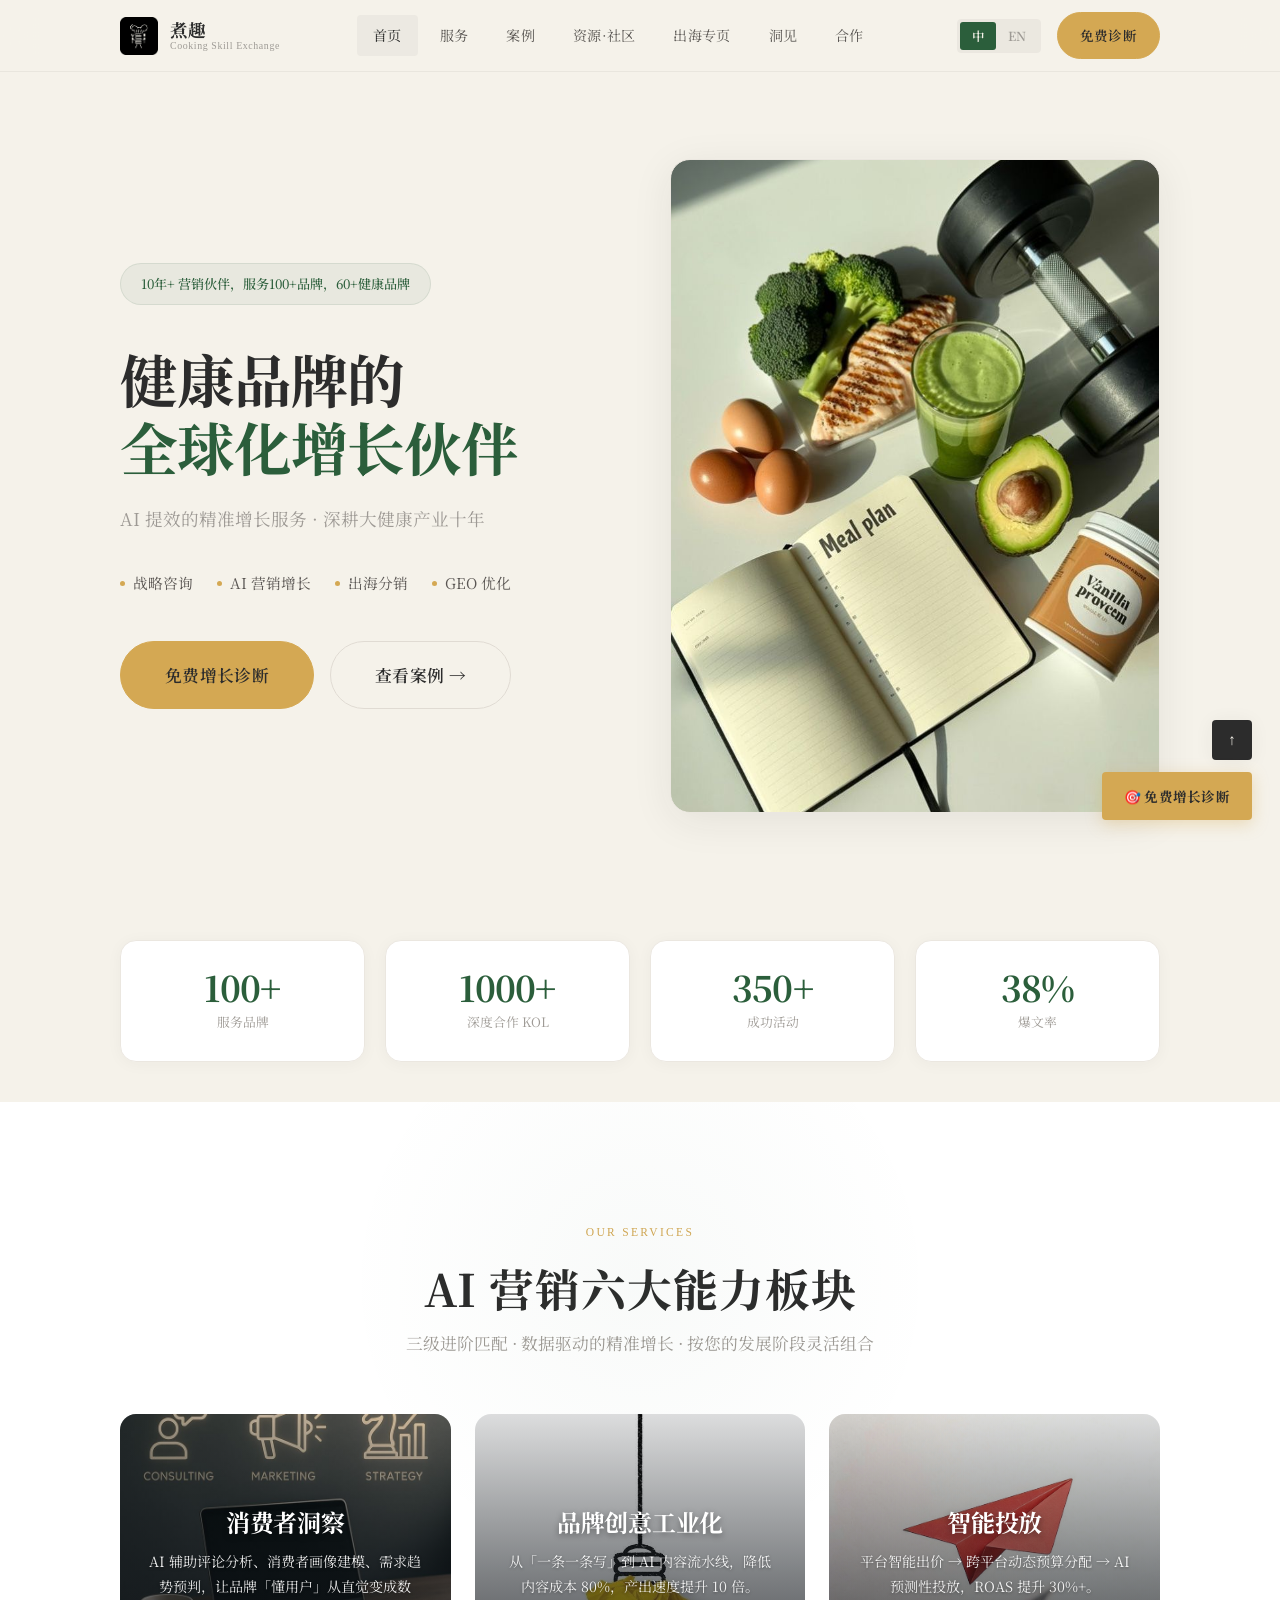
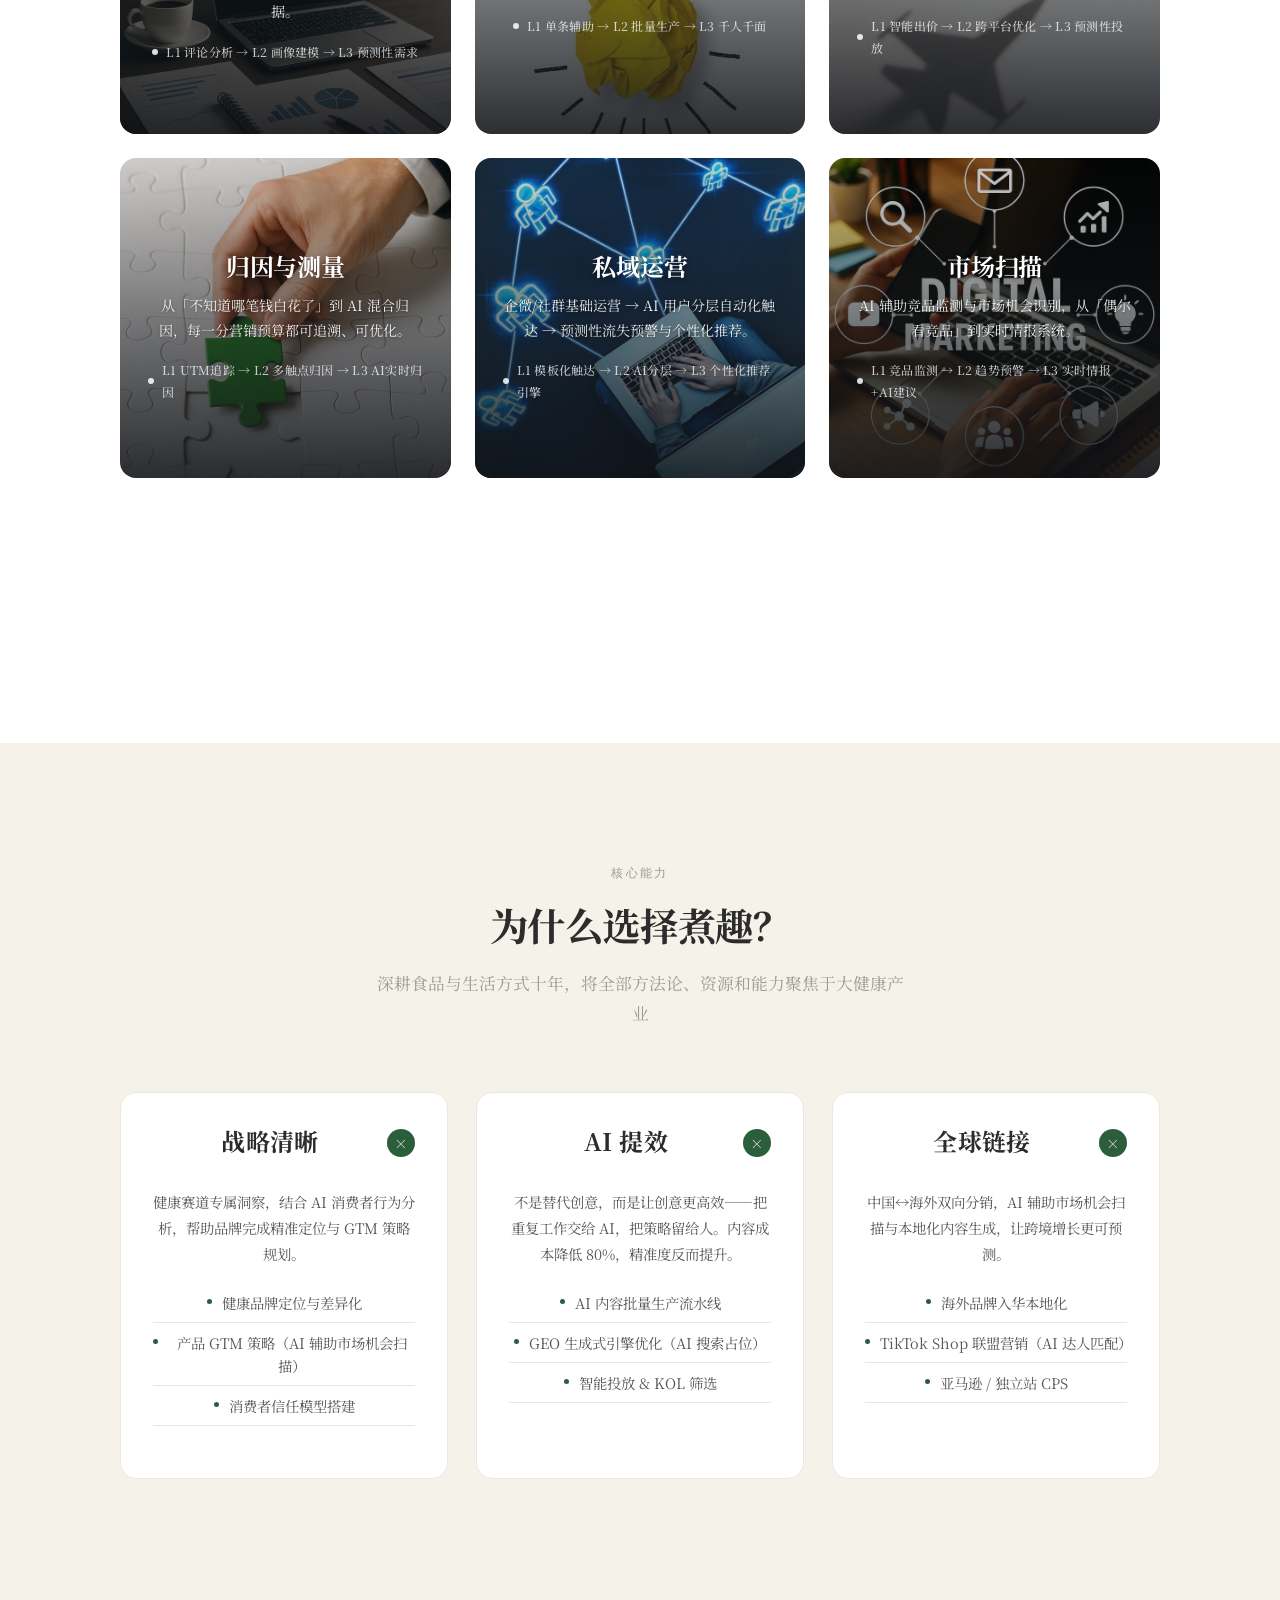
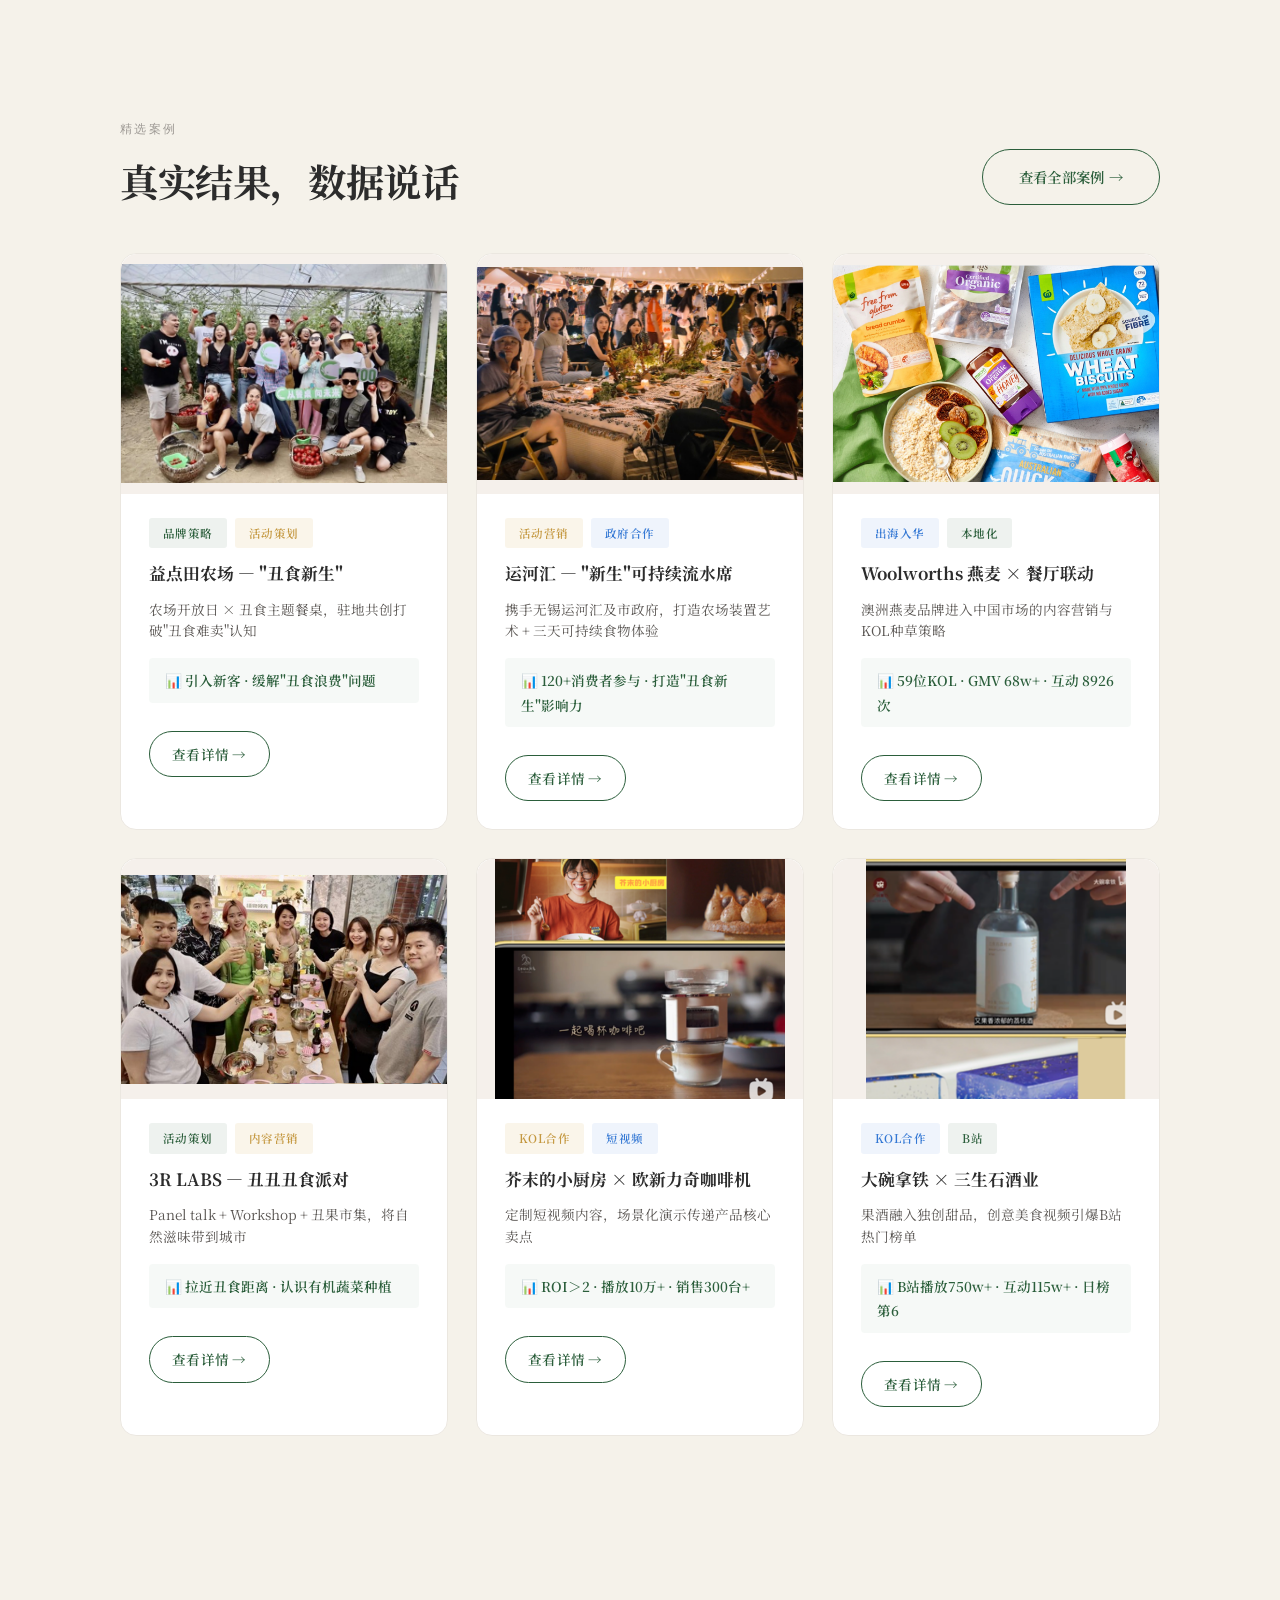
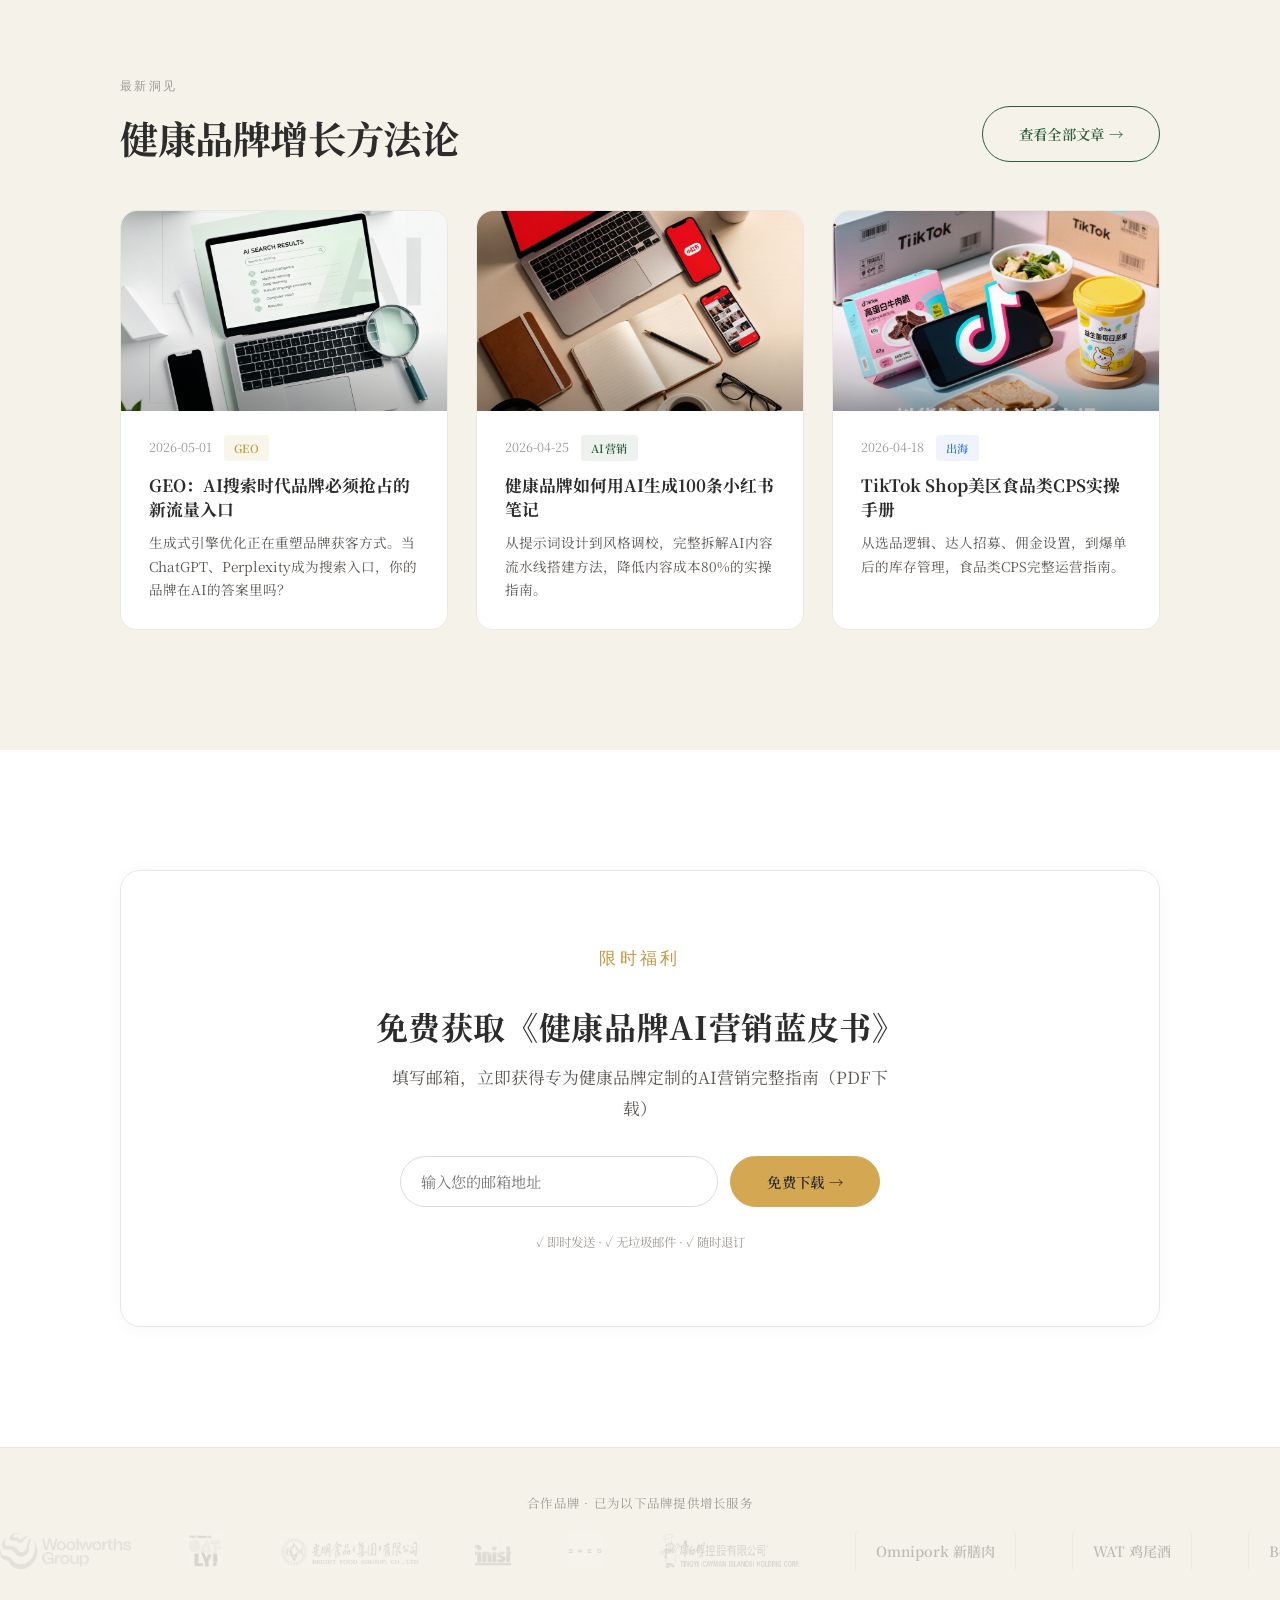
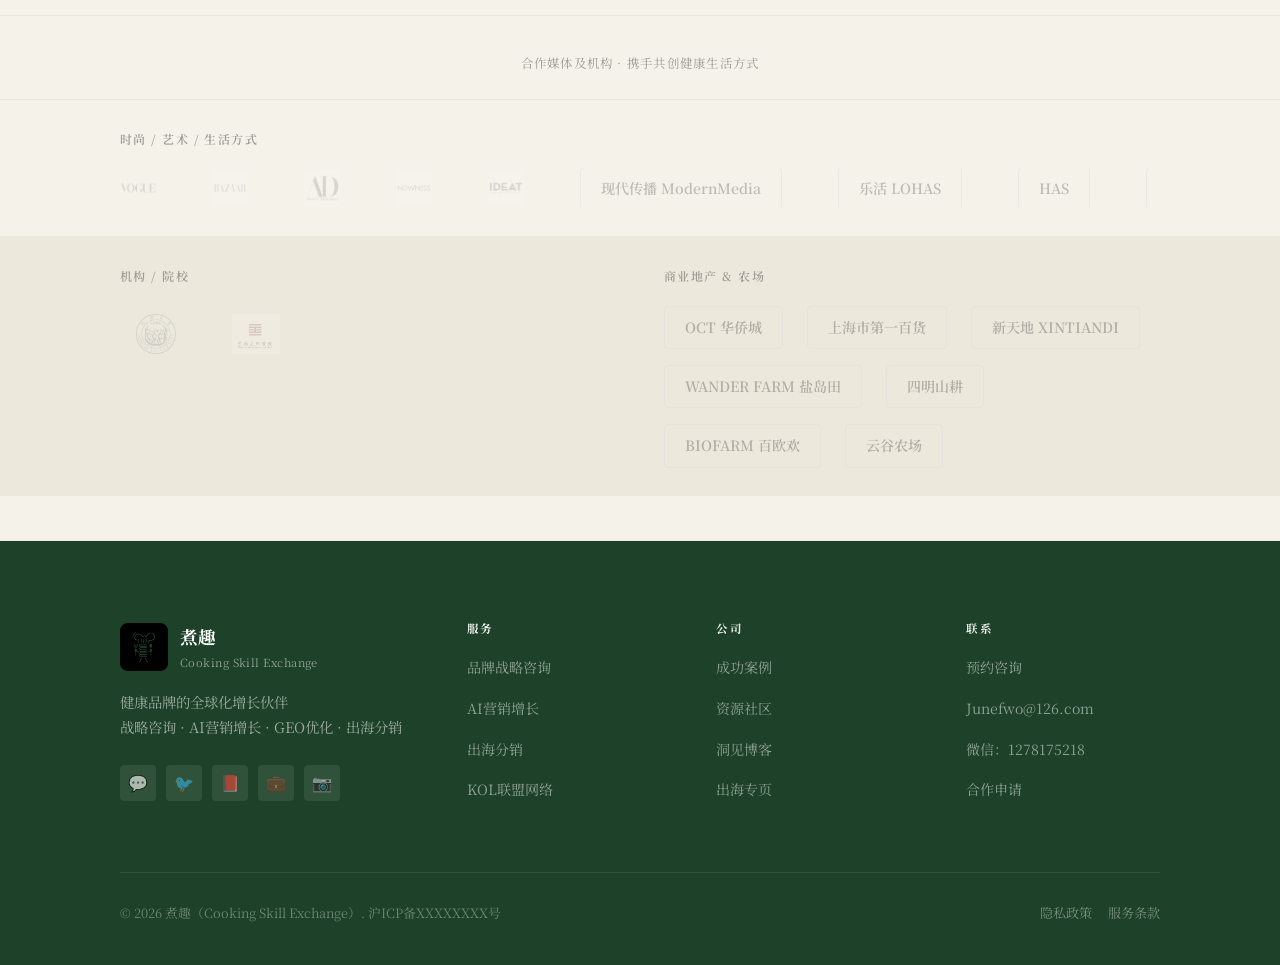
==== commit b4e9ff0c: "fix: 替换 Logo 为透明 PNG，移除白边\n\n- 使用 BLACK-03.jpg 处理为透明 PNG（logo-black.png）\n- 白色像素 → 透明（threshold 240）" ====
--- a/index.html
+++ b/index.html
@@ -38,7 +38,7 @@
 <nav class="navbar" id="navbar">
   <div class="navbar-inner">
     <a href="index.html" class="navbar-logo">
-      <img src="assets/images/logo-black.jpg" alt="CSE" class="navbar-logo-img">
+      <img src="assets/images/logo-black.png" alt="CSE" class="navbar-logo-img">
       <div class="navbar-logo-text">
         <span class="navbar-logo-cn">煮趣</span>
         <span class="navbar-logo-en">Cooking Skill Exchange</span>
@@ -595,7 +595,7 @@
     <div class="footer-grid">
       <div class="footer-brand">
         <div class="footer-logo">
-          <img src="assets/images/logo-black.jpg" alt="CSE" class="footer-logo-img">
+          <img src="assets/images/logo-black.png" alt="CSE" class="footer-logo-img">
           <div>
             <div style="font-weight:700;font-size:1.1rem;color:white;">煮趣</div>
             <div style="font-size:0.7rem;color:rgba(255,255,255,0.5);letter-spacing:0.04em;">Cooking Skill Exchange</div>
